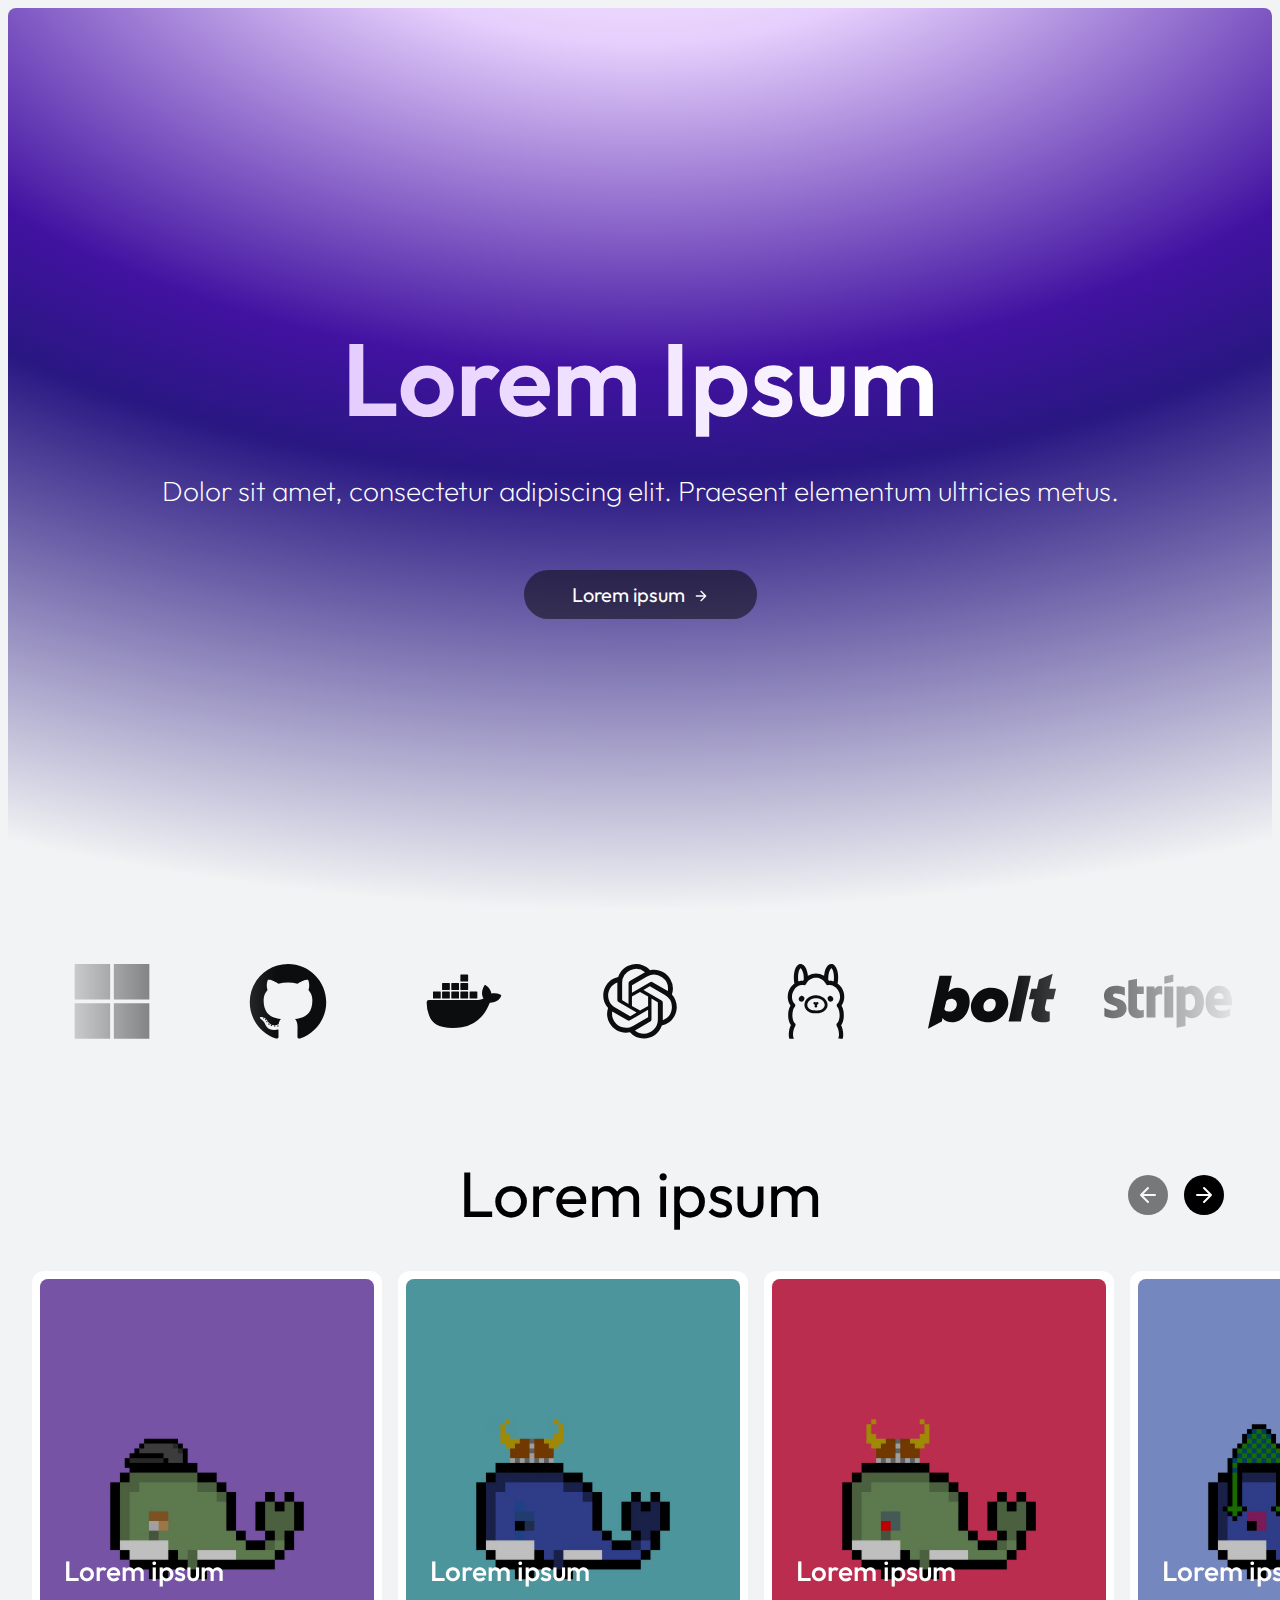
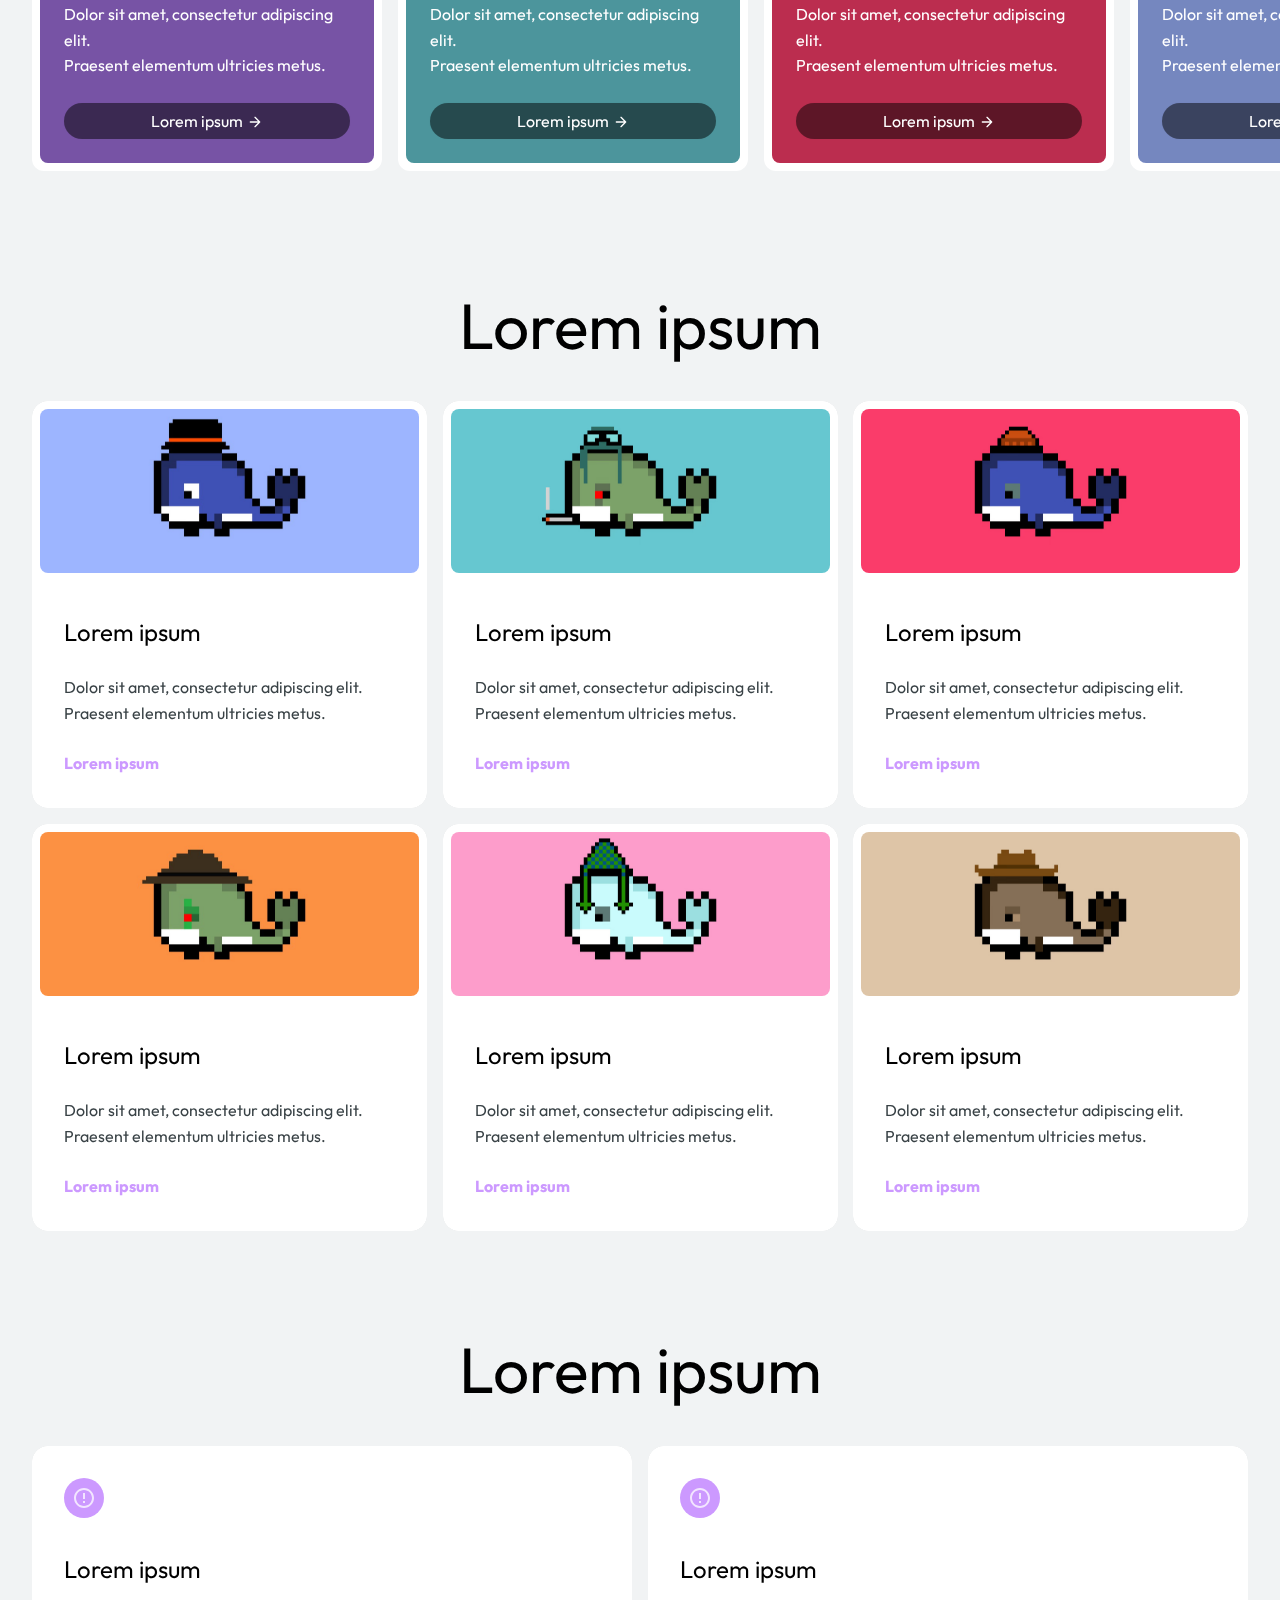
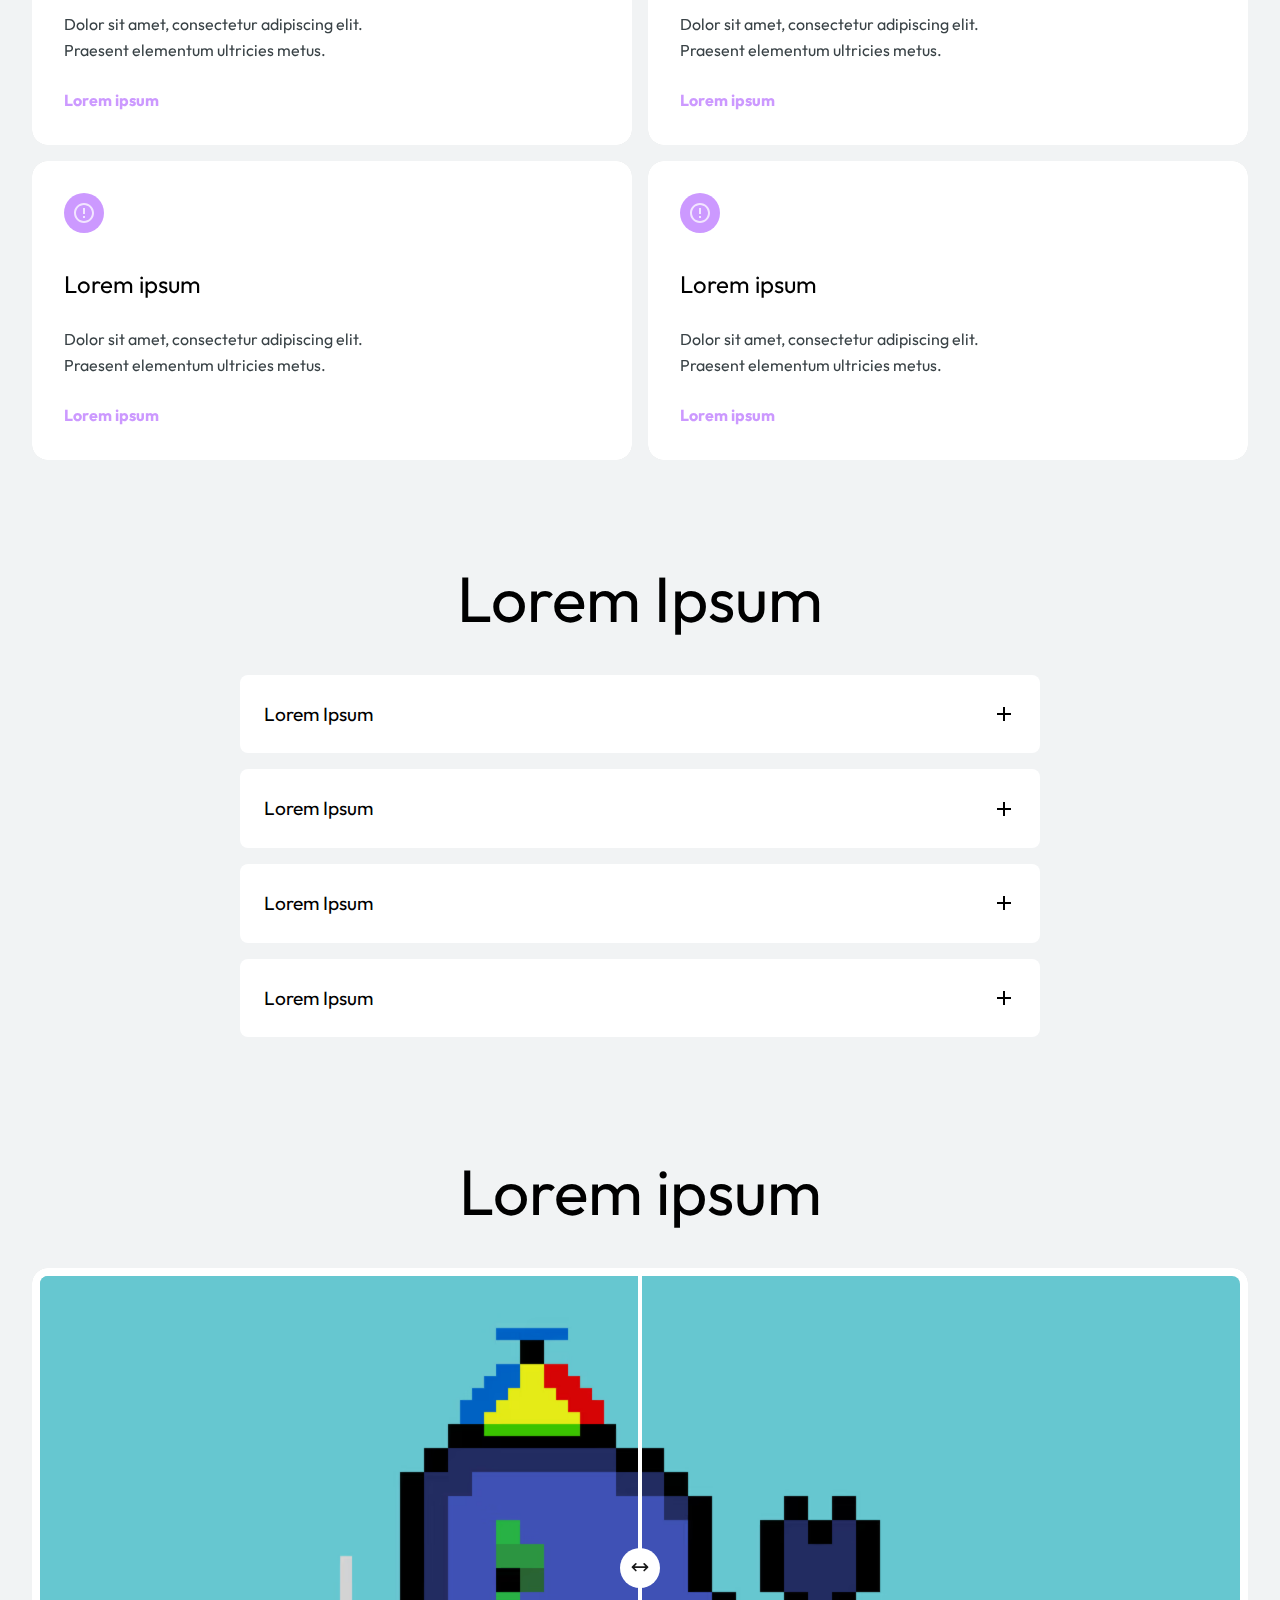
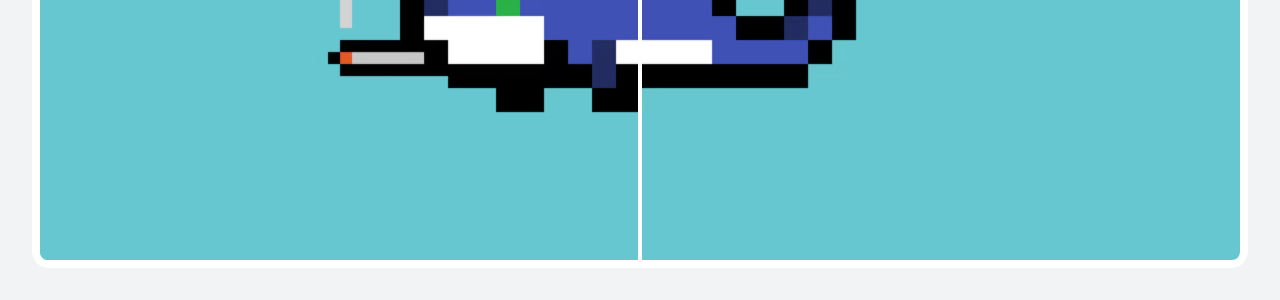
==== index.html @ d2003380 "FEATURE - Ajout du back-to-top button" ====
<!DOCTYPE html>
<html lang="fr">

<head>
    <meta charset="UTF-8">
    <meta name="viewport" content="width=device-width, initial-scale=1.0">
    <title>HTML, CSS, JS Template</title>
    <link rel="stylesheet" href="src/styles/global.css">
    <link rel="stylesheet" href="src/styles/components/modern-design/buttons.css">

    <link rel="stylesheet" href="src/styles/components/modern-design/auto-scroll/brand-logo/style.css">
    <link rel="stylesheet" href="src/styles/components/modern-design/back-to-top/style.css">
    <link rel="stylesheet" href="src/styles/components/modern-design/cards/half-image/style.css">
    <link rel="stylesheet" href="src/styles/components/modern-design/cards/logo/style.css">
    <link rel="stylesheet" href="src/styles/components/modern-design/carousel/full-image/style.css">
    <link rel="stylesheet" href="src/styles/components/modern-design/faq/style.css">
    <link rel="stylesheet" href="src/styles/components/modern-design/hero/style.css">
    <link rel="stylesheet" href="src/styles/components/modern-design/image-comparison-slider/style.css">
</head>

<body>
    <main>
        <hero-section></hero-section>
        <auto-scroll-brand-logo></auto-scroll-brand-logo>
        <carousel-full-image></carousel-full-image>
        <cards-half-image></cards-half-image>
        <cards-logo></cards-logo>
        <faq-section></faq-section>
        <image-comparison-slider></image-comparison-slider>
        <back-to-top></back-to-top>
    </main>
    </div>

    <script src="src/scripts/components/3d-cards.js"></script>
    <script src="src/scripts/components/back-to-top.js"></script>
    <script src="src/scripts/components/carousel.js"></script>
    <script src="src/scripts/components/faq.js"></script>
    <script src="src/scripts/components/image-comparison-slider.js"></script>

    <script src="src/scripts/generation/modern-design/auto-scroll/brand-logo/componentGeneration.js"></script>
    <script src="src/scripts/generation/modern-design/back-to-top/componentGeneration.js"></script>
    <script src="src/scripts/generation/modern-design/cards/3d-cards/half-image/componentGeneration.js"></script>
    <script src="src/scripts/generation/modern-design/cards/flat-cards/logo/componentGeneration.js"></script>
    <script src="src/scripts/generation/modern-design/carousel/full-image/componentGeneration.js"></script>
    <script src="src/scripts/generation/modern-design/faq/componentGeneration.js"></script>
    <script src="src/scripts/generation/modern-design/hero/componentGeneration.js"></script>
    <script src="src/scripts/generation/modern-design/image-comparison-slider/componentGeneration.js"></script>
</body>

</html>
---- src/styles/global.css ----
@import url("https://fonts.googleapis.com/css?family=Fira Code");

@font-face {
    font-family: "Outfit";
    src: url("../assets/fonts/Outfit/Outfit-VariableFont.ttf")
        format("truetype");
    font-style: normal;
}

:root {
    color-scheme: dark light;
    font-family: "Outfit", sans-serif;

    --clr-neutral-0: hsl(0, 0%, 0%);
    --clr-neutral-5: hsl(0, 0%, 5%);
    --clr-neutral-10: hsl(0, 0%, 10%);
    --clr-neutral-15: hsl(0, 0%, 15%);
    --clr-neutral-20: hsl(0, 0%, 20%);
    --clr-neutral-25: hsl(0, 0%, 25%);
    --clr-neutral-30: hsl(0, 0%, 30%);
    --clr-neutral-35: hsl(0, 0%, 35%);
    --clr-neutral-40: hsl(0, 0%, 40%);
    --clr-neutral-45: hsl(0, 0%, 45%);
    --clr-neutral-50: hsl(0, 0%, 50%);
    --clr-neutral-55: hsl(0, 0%, 55%);
    --clr-neutral-60: hsl(0, 0%, 60%);
    --clr-neutral-65: hsl(0, 0%, 65%);
    --clr-neutral-70: hsl(0, 0%, 70%);
    --clr-neutral-75: hsl(0, 0%, 75%);
    --clr-neutral-80: hsl(0, 0%, 80%);
    --clr-neutral-85: hsl(0, 0%, 85%);
    --clr-neutral-90: hsl(0, 0%, 90%);
    --clr-neutral-95: hsl(0, 0%, 95%);
    --clr-neutral-100: hsl(0, 0%, 100%);

    --clr-primary-0: hsl(200, 10%, 0%);
    --clr-primary-5: hsl(200, 10%, 5%);
    --clr-primary-10: hsl(200, 10%, 10%);
    --clr-primary-15: hsl(200, 10%, 15%);
    --clr-primary-17-5: hsl(200, 10%, 17.5%);
    --clr-primary-20: hsl(200, 10%, 20%);
    --clr-primary-22-5: hsl(200, 10%, 22.5%);
    --clr-primary-25: hsl(200, 10%, 25%);
    --clr-primary-30: hsl(200, 10%, 30%);
    --clr-primary-35: hsl(200, 10%, 35%);
    --clr-primary-40: hsl(200, 10%, 40%);
    --clr-primary-45: hsl(200, 10%, 45%);
    --clr-primary-50: hsl(200, 10%, 50%);
    --clr-primary-55: hsl(200, 10%, 55%);
    --clr-primary-60: hsl(200, 10%, 60%);
    --clr-primary-65: hsl(200, 10%, 65%);
    --clr-primary-70: hsl(200, 10%, 70%);
    --clr-primary-75: hsl(200, 10%, 75%);
    --clr-primary-80: hsl(200, 10%, 80%);
    --clr-primary-85: hsl(200, 10%, 85%);
    --clr-primary-90: hsl(200, 10%, 90%);
    --clr-primary-95: hsl(200, 10%, 95%);
    --clr-primary-100: hsl(200, 10%, 100%);

    --clr-accent-color: hsl(270, 100%, 80%);
    --clr-accent-color-pale: hsla(270, 100%, 100%, 0.75);

    --clr-background: var(--clr-primary-5);
    --clr-section: var(--clr-primary-10);
    --clr-section-border: var(--clr-primary-20);

    --clr-carousel-text: var(--clr-primary-100);

    --grid-1-column: repeat(1, 1fr);
    --grid-2-columns: repeat(2, 1fr);
    --grid-3-columns: repeat(3, 1fr);
    --grid-4-columns: repeat(4, 1fr);

    --grid-1-row: auto;
    --grid-2-rows: repeat(2, auto);
    --grid-3-rows: repeat(3, auto);
    --grid-4-rows: repeat(4, auto);

    --clr-button-background: hsla(200, 10%, 0%, 0.5);
    --clr-button-text: var(--clr-primary-100);

    --clr-card: var(--clr-primary-10);
    --clr-card-hover: var(--clr-primary-15);
    --clr-card-border: var(--clr-primary-20);
    --clr-card-underline: var(--clr-primary-20);
    --card-shadow: 0 0 24px var(--clr-primary-0);

    --clr-slider-line: var(--clr-primary-10);
    --clr-slider-handle: var(--clr-primary-10);

    --shadow-primary: 0 1px 4px 0 var(--clr-primary-15);

    --padding-8: 8px;
    --padding-16: 16px;
    --padding-24: 24px;
    --padding-32: 32px;

    --margin-4: 4px;
    --margin-8: 8px;
    --margin-16: 16px;
    --margin-24: 24px;
    --margin-32: 32px;

    --border-radius-8: 8px;
    --border-radius-12: 12px;
    --border-radius-16: 16px;
    --border-radius-24: 24px;
}

@media (prefers-color-scheme: light) {
    :root {
        --clr-neutral-0: hsl(0, 0%, 100%);
        --clr-neutral-5: hsl(0, 0%, 95%);
        --clr-neutral-10: hsl(0, 0%, 90%);
        --clr-neutral-15: hsl(0, 0%, 85%);
        --clr-neutral-20: hsl(0, 0%, 80%);
        --clr-neutral-25: hsl(0, 0%, 75%);
        --clr-neutral-30: hsl(0, 0%, 70%);
        --clr-neutral-35: hsl(0, 0%, 65%);
        --clr-neutral-40: hsl(0, 0%, 60%);
        --clr-neutral-45: hsl(0, 0%, 55%);
        --clr-neutral-50: hsl(0, 0%, 50%);
        --clr-neutral-55: hsl(0, 0%, 45%);
        --clr-neutral-60: hsl(0, 0%, 40%);
        --clr-neutral-65: hsl(0, 0%, 35%);
        --clr-neutral-70: hsl(0, 0%, 30%);
        --clr-neutral-75: hsl(0, 0%, 25%);
        --clr-neutral-80: hsl(0, 0%, 20%);
        --clr-neutral-85: hsl(0, 0%, 15%);
        --clr-neutral-90: hsl(0, 0%, 10%);
        --clr-neutral-95: hsl(0, 0%, 5%);
        --clr-neutral-100: hsl(0, 0%, 0%);

        --clr-primary-0: hsl(200, 10%, 100%);
        --clr-primary-5: hsl(200, 10%, 95%);
        --clr-primary-10: hsl(200, 10%, 90%);
        --clr-primary-15: hsl(200, 10%, 85%);
        --clr-primary-20: hsl(200, 10%, 80%);
        --clr-primary-25: hsl(200, 10%, 75%);
        --clr-primary-30: hsl(200, 10%, 70%);
        --clr-primary-35: hsl(200, 10%, 65%);
        --clr-primary-40: hsl(200, 10%, 60%);
        --clr-primary-45: hsl(200, 10%, 55%);
        --clr-primary-50: hsl(200, 10%, 50%);
        --clr-primary-55: hsl(200, 10%, 45%);
        --clr-primary-60: hsl(200, 10%, 40%);
        --clr-primary-65: hsl(200, 10%, 35%);
        --clr-primary-70: hsl(200, 10%, 30%);
        --clr-primary-75: hsl(200, 10%, 25%);
        --clr-primary-80: hsl(200, 10%, 20%);
        --clr-primary-85: hsl(200, 10%, 15%);
        --clr-primary-90: hsl(200, 10%, 10%);
        --clr-primary-95: hsl(200, 10%, 5%);
        --clr-primary-100: hsl(200, 10%, 0%);

        --clr-accent-color: hsl(270, 100%, 80%);

        --clr-background: var(--clr-primary-5);
        --clr-section: var(--clr-primary-0);
        --clr-section-border: var(--clr-primary-10);

        --clr-carousel-text: var(--clr-primary-0);
        --clr-button-text: var(--clr-primary-0);

        --clr-card: var(--clr-primary-0);
        --clr-card-hover: var(--clr-primary-5);
        --clr-card-border: var(--clr-primary-10);
        --card-shadow: 0 0 24px var(--clr-primary-5);

        --clr-slider-line: var(--clr-primary-0);
        --clr-slider-handle: var(--clr-primary-0);
    }
}

* {
    box-sizing: border-box;
}

body {
    background-color: var(--clr-background);
    color: var(--clr-neutral-90);
    font-family: "Outfit", sans-serif;
    line-height: 1.6;
    margin: 0;
    padding: 0;
    overflow-x: hidden;
}

section {
    padding: var(--padding-32);
}

.container {
    max-width: 1280px;
    margin-right: auto;
    margin-left: auto;
}
---- src/styles/components/modern-design/buttons.css ----
@import url("../../global.css");

button,
.cta-button {
    background-color: var(--clr-button-background);
    color: var(--clr-button-text);
    border-radius: 99px;
    text-decoration: none;
    transition: all 0.2s cubic-bezier(0.3, 0.7, 0.4, 1.5);
    position: relative;
    box-shadow: 0 0px 1px rgba(0, 0, 0, 0.1);
    display: inline-flex;
    align-items: center;
    border: none;
    cursor: pointer;
    font-family: inherit;
    width: fit-content;
    user-select: none;
    -webkit-user-select: none;
    -moz-user-select: none;
    -ms-user-select: none;
    -webkit-user-drag: none;
    -moz-window-dragging: no-drag;
}

.cta-button:hover {
    transform: scale(1.025);
    box-shadow: 0 0px 2px rgba(0, 0, 0, 0.1);
}

.cta-button a {
    color: inherit;
    text-decoration: none;
    display: inline-flex;
    align-items: center;
    justify-content: center;
    width: 100%;
    height: 100%;
    user-select: none;
    -webkit-user-select: none;
    -moz-user-select: none;
    -ms-user-select: none;
    -webkit-user-drag: none;
    pointer-events: none;
}

.cta-button .arrow-icon {
    display: inline-flex;
    align-items: center;
    justify-content: center;
    width: auto;
    overflow: visible;
}

.cta-button .arrow-icon svg {
    position: relative;
    top: 0;
    left: auto;
    transform: none;
    transition: transform 0.3s ease-out;
    width: 16px;
    height: 16px;
    color: var(--clr-button-text);
    opacity: 1;
}

.cta-button:hover .arrow-icon svg {
    transform: translateX(4px);
}
---- src/styles/components/modern-design/auto-scroll/brand-logo/style.css ----
@import url("../../../../global.css");

.auto-scroll-container {
    display: flex;
    overflow: hidden;
    user-select: none;
    gap: var(--padding-16);
    mask-image: linear-gradient(
        to right,
        hsl(0 0% 0% / 0),
        hsl(0 0% 0% / 1) 20%,
        hsl(0 0% 0% / 1) 80%,
        hsl(0 0% 0% / 0)
    );
}

.auto-scroll-track {
    flex-shrink: 0;
    display: flex;
    align-items: center;
    justify-content: space-around;
    gap: var(--padding-16);
    min-width: 100%;
    animation: scroll-infinite 30s linear infinite;
}

.auto-scroll-container:hover .auto-scroll-track {
    animation-play-state: paused;
}

@keyframes scroll-infinite {
    from {
        transform: translateX(0);
    }
    to {
        transform: translateX(calc(-100% - var(--padding-16)));
    }
}

.auto-scroll-container svg,
.auto-scroll-container svg * {
    display: block;
    width: clamp(9rem, 5vw + 7rem, 10rem);
    height: auto;
    max-width: 100%;
    object-fit: contain;
    aspect-ratio: 3 / 2;
    padding: 1rem;
    border-radius: 0.5rem;
    fill: var(--clr-primary-95);
}

@media (prefers-reduced-motion: reduce) {
    .auto-scroll-track {
        animation-play-state: paused;
    }
}
---- src/styles/components/modern-design/back-to-top/style.css ----
@import url("../../../global.css");

.back-to-top {
    z-index: 99;
    position: fixed;
    bottom: 35px;
    right: 35px;
    background: var(--clr-primary-100);
    width: 40px;
    height: 40px;
    display: flex;
    align-items: center;
    justify-content: center;
    border: none;
    text-decoration: none;
    border-radius: 99px;
    opacity: 0;
    -webkit-transition: all 0.3s linear;
    -moz-transition: all 0.3s ease;
    -ms-transition: all 0.3s ease;
    -o-transition: all 0.3s ease;
    transition: all 0.3s ease;
    cursor: pointer;
}

.back-to-top .chevron {
    fill: var(--clr-primary-0);
    width: 20px;
    height: 20px;
    margin-top: 3px;
    position: relative;
    -webkit-transition: all 0.3s ease;
    -moz-transition: all 0.3s ease;
    -ms-transition: all 0.3s ease;
    -o-transition: all 0.3s ease;
    transition: all 0.3s ease;
}

.back-to-top:hover {
    opacity: 1;
    background: var(--clr-primary-90);
}

.back-to-top.nav-up {
    opacity: 1;
}

.back-to-top.nav-down {
    opacity: 0;
}

.chevron {
    fill: var(--clr-primary-0);
}
---- src/styles/components/modern-design/cards/half-image/style.css ----
@import url("../../../../global.css");
@import url("../common.css");

.card img {
    width: 100%;
    height: clamp(20vh, 15vh, 30vh);
    padding: 0.5rem;
    border-radius: var(--border-radius-16);
    object-fit: cover;
}
---- src/styles/components/modern-design/cards/logo/style.css ----
@import url("../../../../global.css");
@import url("../common.css");

.card-logo {
    padding: var(--padding-32) var(--padding-32) 0 var(--padding-32);
    display: flex;
    align-items: center;
}

.card-logo .logo-circle {
    width: 40px;
    height: 40px;
    background-color: var(--clr-accent-color);
    border-radius: 50%;
    display: flex;
    align-items: center;
    justify-content: center;
}

.card-logo .logo-circle svg {
    width: 24px;
    height: 24px;
    fill: var(--clr-accent-color-pale);
}

@media (max-width: 768px) {
    .card-logo {
        padding: var(--padding-24) var(--padding-24) 0 var(--padding-24);
    }
}
---- src/styles/components/modern-design/carousel/full-image/style.css ----
@import url("../../../../global.css");
@import url("../../buttons.css");

.carousel-section {
    overflow: hidden;
}

.carousel-header {
    display: flex;
    justify-content: flex-end;
    align-items: center;
    height: 6.5rem;
    margin: var(--margin-24);
    position: relative;
    white-space: nowrap;
}

.carousel-header h2 {
    color: var(--clr-primary-100);
    font-size: clamp(3rem, 5vw, 4rem);
    font-weight: normal;
    margin: 0;
    position: absolute;
    left: 50%;
    transform: translateX(-50%);
}

.carousel-controls {
    display: flex;
    gap: 16px;
}

.carousel-controls button {
    background: var(--clr-primary-100);
    border: none;
    border-radius: 50%;
    width: 40px;
    height: 40px;
    color: var(--clr-neutral-0);
    cursor: pointer;
    display: flex;
    align-items: center;
    justify-content: center;
    transition: background 0.3s ease;
}

.carousel-controls button:hover {
    background: var(--clr-primary-90);
}

.carousel-controls button:disabled {
    cursor: not-allowed;
    background: var(--clr-primary-100);
    opacity: 0.5;
}

.carousel-prev svg {
    transform: rotate(180deg);
}

.carousel-controls button .arrow-icon {
    display: flex;
    align-items: center;
    justify-content: center;
}

.carousel-container {
    display: flex;
    transition: transform 0.3s ease-out;
    touch-action: pan-y;
    width: auto;
    position: relative;
    overflow: visible;
    margin: 0 auto;
    cursor: grab;
}

.carousel-track {
    display: flex;
    gap: var(--padding-16);
    padding-bottom: var(--padding-16);
    user-select: none;
    overflow: visible;
    touch-action: none;
}

.carousel-card {
    flex: 0 0 auto;
    width: 350px;
    height: 500px;
    position: relative;
    border-radius: var(--border-radius-12);
    overflow: hidden;
    background-color: var(--clr-card);
    transition: transform 0.15s ease-out;
    user-select: none;
    z-index: 1;
    transform: translateZ(0);
    will-change: transform;
    backface-visibility: hidden;
}

.carousel-card:active {
    cursor: grabbing;
}

.carousel-card:hover {
    transform: none;
}

.carousel-card img {
    width: 100%;
    height: 100%;
    padding: 0.5rem;
    border-radius: var(--border-radius-16);
    object-fit: cover;
    transition: transform 0.3s ease;
}

.carousel-card:hover img {
    transform: scale(1.05);
    transition: transform 0.3s ease;
}

.carousel-card .overlay-transparent {
    position: absolute;
    inset: 0;
    border-radius: var(--border-radius-8);
    background: transparent;
    z-index: 1;
}

.carousel-card .overlay-dark {
    position: absolute;
    inset: 0.5rem;
    border-radius: var(--border-radius-8);
    background: rgba(0, 0, 0, 0.25);
    z-index: 1;
}

.carousel-card .card-content {
    position: absolute;
    left: 0;
    right: 0;
    bottom: 0;
    color: var(--clr-carousel-text);
    padding: var(--padding-32);
    display: flex;
    flex-direction: column;
    justify-content: flex-start;
    text-align: left;
    z-index: 2;
    gap: 8px;
    user-select: none;
}

.carousel-card .card-content h3 {
    margin: 0;
    font-size: clamp(1.25rem, 5vw, 1.75rem);
    font-weight: 500;
}

.carousel-card .card-content p {
    margin: 0;
    font-size: 1rem;
    margin-bottom: 16px;
}

.carousel-card .card-content .buttons-container {
    display: flex;
    flex-direction: column;
    gap: 16px;
    width: 100%;
}

.carousel-card .card-content .buttons-container button {
    width: 100%;
    height: auto;
}

.carousel-card .card-content .buttons-container:only-child {
    justify-content: stretch;
}

.carousel-card .card-content .buttons-container button:only-child {
    flex-grow: 0;
    width: 100%;
    margin: 0;
}

.buttons-container .cta-button {
    padding: 0.5rem 1rem;
    font-size: 1rem;
}

.card-content .cta-button p {
    margin-bottom: 0;
}

.buttons-container .cta-button .arrow-icon {
    margin-top: 1px;
    margin-left: 4px;
}

@media (max-width: 1024px) {
    .carousel-card img {
        transition: none;
    }

    .carousel-card:hover img {
        transform: none;
        transition: none;
    }
}

@media (max-width: 768px) {
    .carousel-section {
        overflow: hidden;
    }

    .carousel-card {
        width: 320px;
        height: 440px;
    }

    .carousel-controls {
        display: none;
    }

    .carousel-card .card-content {
        padding: var(--padding-24);
    }
}

@media (max-width: 345px) {
    .carousel-section {
        overflow: hidden;
    }

    .carousel-card {
        width: 250px;
        height: 350px;
    }

    .carousel-controls {
        display: none;
    }
}
---- src/styles/components/modern-design/faq/style.css ----
@import url("../../../global.css");

.faq-container {
    max-width: 800px;
    margin: auto;
}

.faq-item {
    background-color: var(--clr-card);
    border-radius: var(--border-radius-8);
    padding: var(--padding-24);
    margin-bottom: var(--margin-16);
}

.faq-question {
    display: flex;
    justify-content: space-between;
    align-items: center;
    cursor: pointer;
}

.faq-question h3 {
    color: var(--clr-primary-100);
    margin: 0;
    font-size: 1.2em;
    font-weight: normal;
}

.faq-answer {
    max-height: 0;
    overflow: hidden;
    transition: max-height 0.3s ease-in-out, opacity 0.3s ease-in-out;
    opacity: 0;
}

.faq-answer.open {
    opacity: 1;
}

.faq-answer p {
    margin: var(--margin-16) 0 var(--margin-4) 0;
    font-size: 1em;
    color: var(--clr-primary-75);
}

.faq-icon {
    width: 24px;
    height: 24px;
    fill: var(--clr-primary-100);
    transition: transform 0.3s ease, fill 0.3s ease;
}

.faq-icon.rotate-open {
    transform: rotate(180deg);
}

.faq-icon.rotate-close {
    transform: rotate(0deg);
}

@keyframes rotate-open {
    0% {
        transform: rotate(0deg);
    }
    100% {
        transform: rotate(180deg);
    }
}

@keyframes rotate-close {
    0% {
        transform: rotate(180deg);
    }
    100% {
        transform: rotate(0deg);
    }
}

@media (max-width: 768px) {
    .faq-item {
        padding: var(--padding-16) var(--padding-24);
    }
}
---- src/styles/components/modern-design/hero/style.css ----
@import url("../../../global.css");
@import url("../buttons.css");

.hero {
    display: flex;
    justify-content: center;
    align-items: center;
    height: 100vh;
    position: relative;
    overflow: hidden;
    margin: 0.5rem;
    border-radius: 8px;
}

.hero::before {
    content: "";
    position: absolute;
    top: -20%;
    left: -150%;
    right: -150%;
    bottom: -50%;
    background: radial-gradient(
        ellipse at top,
        hsl(280, 100%, 100%) 0%,
        hsl(270, 90%, 90%) 10%,
        hsl(260, 80%, 35%) 25%,
        hsl(250, 70%, 30%) 30%,
        var(--clr-primary-5) 50%
    );
    z-index: 0;
}

.hero-content {
    position: relative;
    z-index: 2;
    max-width: 1280px;
    color: white;
    text-align: center;
    display: flex;
    flex-direction: column;
    align-items: center;
    justify-content: center;
    gap: 8px;
}

h1 {
    font-family: inherit;
    font-size: clamp(3rem, 8vw, 7.5rem);
    font-weight: 600;
    margin: 0;
    background: linear-gradient(
        90deg,
        hsl(270, 100%, 90%),
        hsl(270, 100%, 100%)
    );
    background-clip: text;
    -webkit-background-clip: text;
    -webkit-text-fill-color: transparent;
    text-align: center;
}

.hero-content p {
    font-size: clamp(1.2rem, 3vw, 1.75rem);
    font-weight: 200;
    margin: 0 0 3rem;
}

.cta-container {
    display: flex;
    gap: 32px;
    justify-content: center;
    flex-wrap: wrap;
}

.cta-container .cta-button {
    padding: 0.75rem 3rem;
    font-size: 1.25rem;
}

.cta-container .cta-button p {
    margin: 0;
    font-size: 1.25rem;
    font-weight: normal;
}

.cta-button .arrow-icon {
    margin-top: 3px;
    margin-left: 8px;
}

@media (max-width: 768px) {
    .hero::before {
        left: -300%;
        right: -300%;
    }
}
---- src/styles/components/modern-design/image-comparison-slider/style.css ----
@import url("../../../global.css");

.image-comparison {
    position: relative;
    width: 100%;
    height: 600px;
    overflow: hidden;
    touch-action: none;
}

.image-comparison > img,
.image-overlay img {
    position: absolute;
    width: 100%;
    height: 100%;
    object-fit: cover;
    object-position: center;
    user-select: none;
}

.image-overlay {
    position: absolute;
    width: 100%;
    height: 100%;
    overflow: hidden;
    clip-path: polygon(
        0 0,
        var(--value, 50%) 0,
        var(--value, 50%) 100%,
        0 100%
    );
    user-select: none;
}

.slider-container {
    position: absolute;
    width: 100%;
    height: 100%;
    touch-action: none;
}

input[type="range"] {
    position: absolute;
    -webkit-appearance: none;
    -moz-appearance: none;
    appearance: none;
    width: 100%;
    height: 100%;
    padding: 0 40px;
    background: transparent;
    outline: none;
    margin: 0;
    cursor: ew-resize;
    touch-action: none;
    -webkit-tap-highlight-color: transparent;
    border: none;
}

input[type="range"]::-webkit-slider-runnable-track {
    -webkit-appearance: none;
    appearance: none;
    width: 100%;
    height: 100%;
    background: transparent;
}

input[type="range"]::-moz-range-track {
    width: 100%;
    height: 100%;
    background: transparent;
    border: none;
}

input[type="range"]::-webkit-slider-thumb {
    -webkit-appearance: none;
    appearance: none;
    width: 3px;
    height: 100%;
    background: transparent;
    cursor: ew-resize;
    border-radius: 0;
    border: none;
}

input[type="range"]::-moz-range-thumb {
    width: 3px;
    height: 100%;
    background: transparent;
    cursor: ew-resize;
    border-radius: 0;
    border: none;
}

.slider-line {
    position: absolute;
    inset: 0 auto;
    width: 4px;
    background: var(--clr-slider-line);
    left: var(--value, 50%);
    pointer-events: none;
    transform: translateX(-50%);
}

.slider-handle {
    position: absolute;
    width: 40px;
    height: 40px;
    background: var(--clr-slider-handle);
    border-radius: 50%;
    top: 50%;
    left: 50%;
    pointer-events: none;
    transform: translate(-50%, -50%);
    display: flex;
    align-items: center;
    justify-content: center;
    transition: transform 0.2s cubic-bezier(0.215, 0.61, 0.355, 1);
}

.slider-handle svg {
    width: 20px;
    height: 20px;
}

@media (hover: hover) {
    input[type="range"]:hover + .slider-line .slider-handle {
        transform: translate(-50%, -50%) scale(1.1);
    }

    input[type="range"]:active + .slider-line .slider-handle {
        transform: translate(-50%, -50%) scale(0.95);
    }
}

@media (pointer: coarse) {
    input[type="range"]::-webkit-slider-thumb {
        opacity: 0;
    }

    input[type="range"]::-moz-range-thumb {
        opacity: 0;
    }
}

@media (max-width: 768px) {
    .image-comparison {
        height: 400px;
    }
}

@media (max-width: 480px) {
    .image-comparison {
        height: 300px;
    }
}
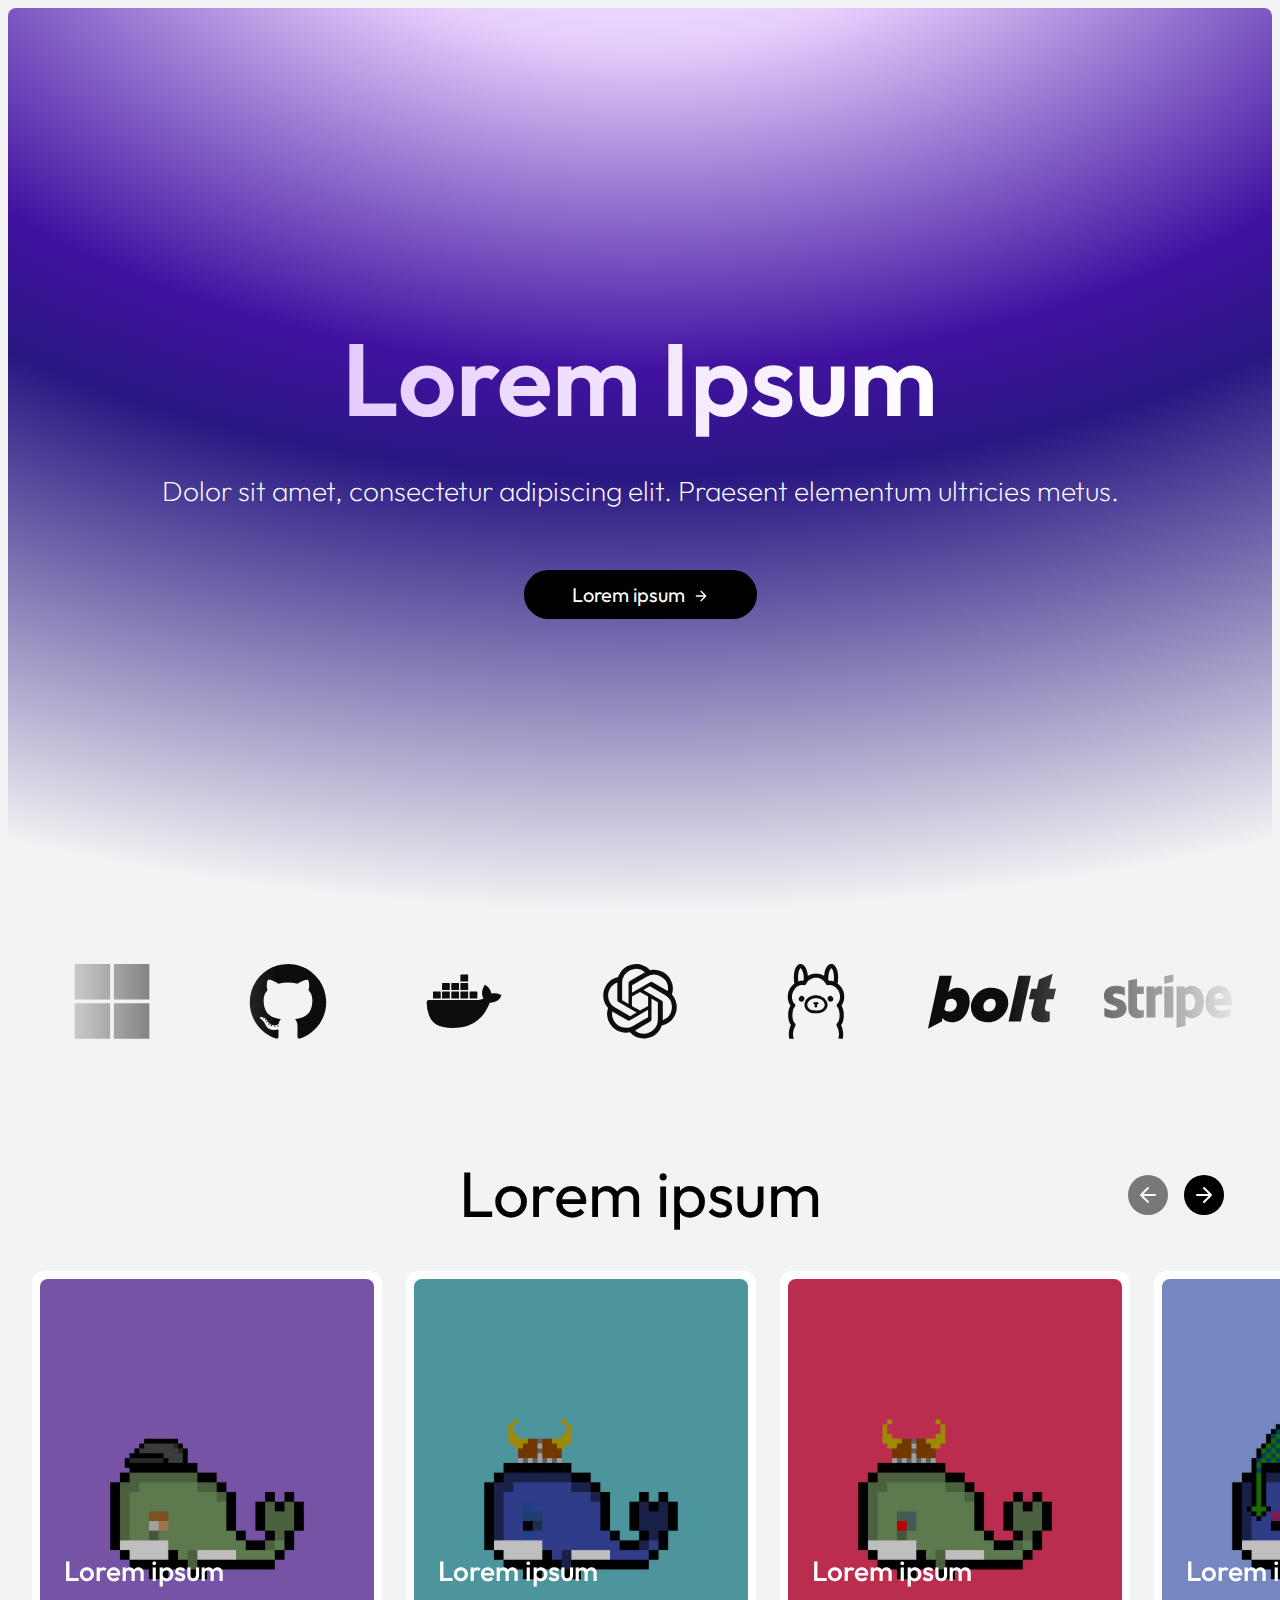
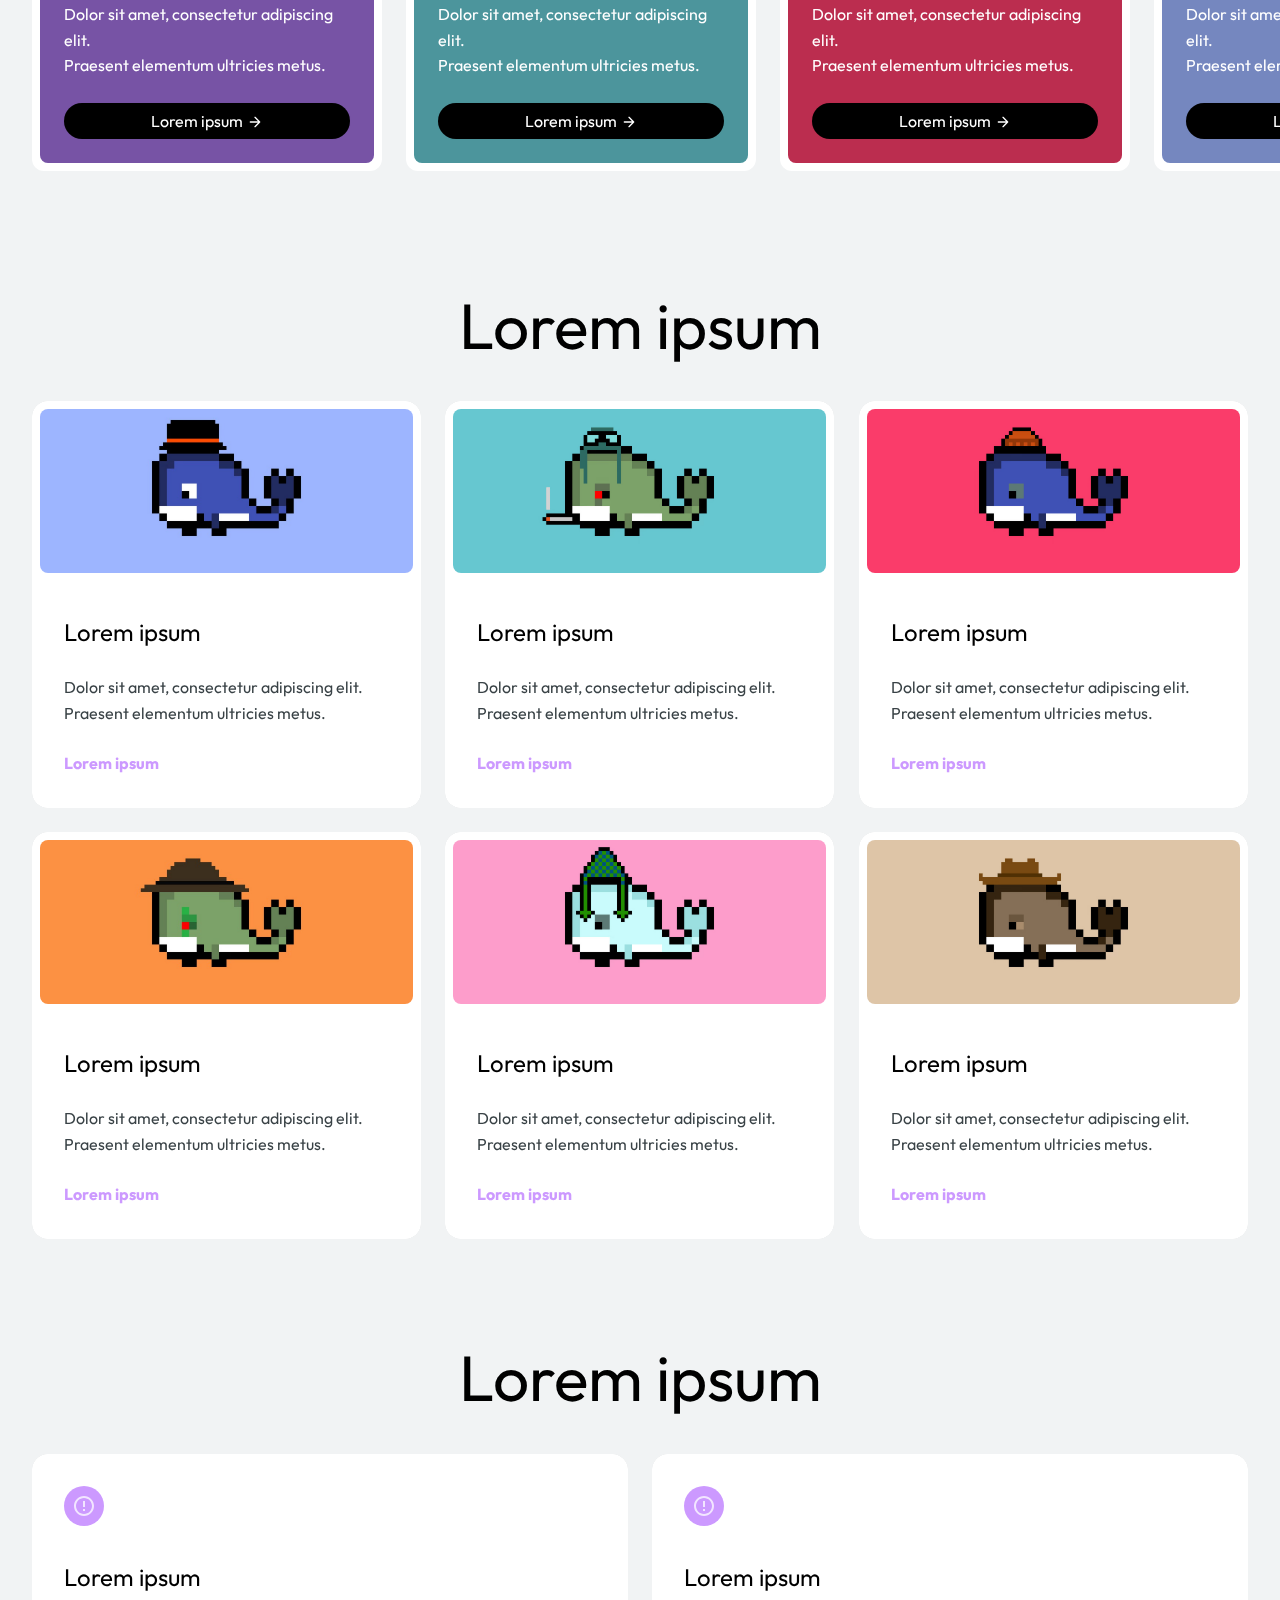
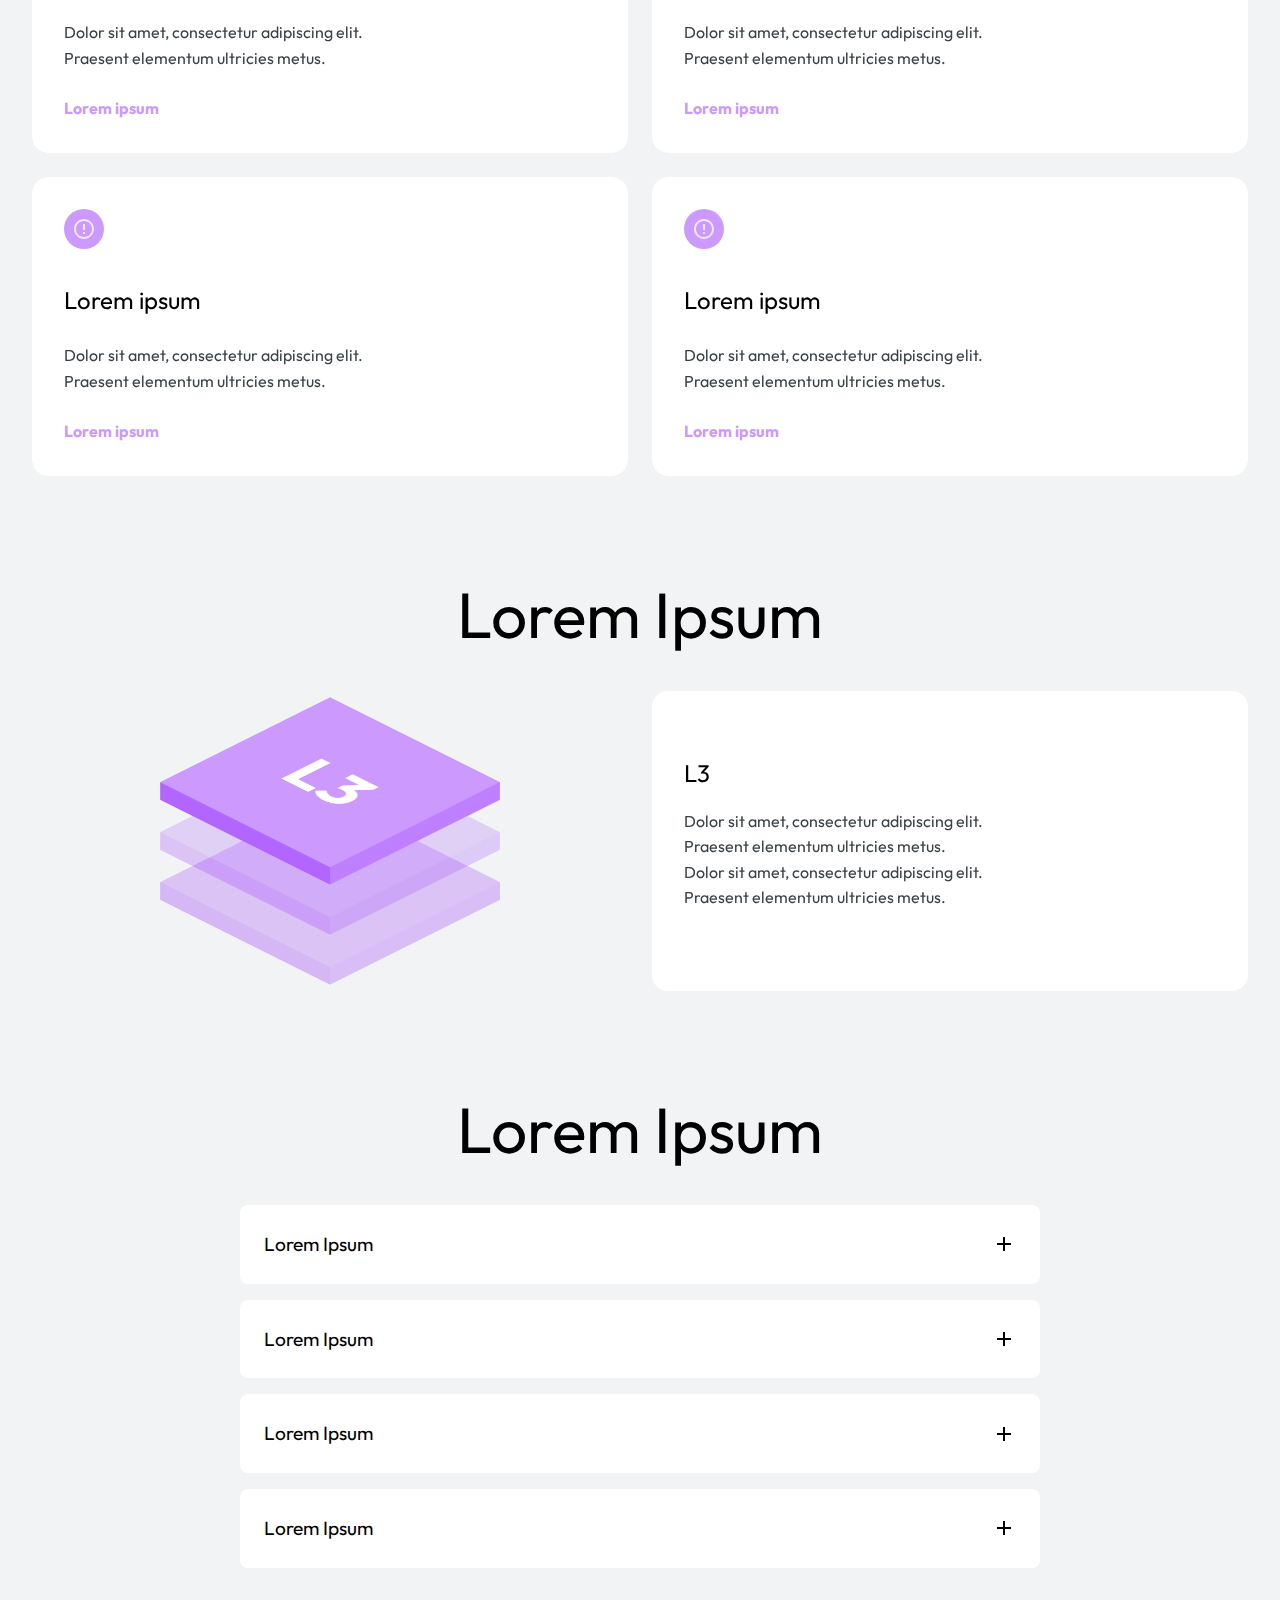
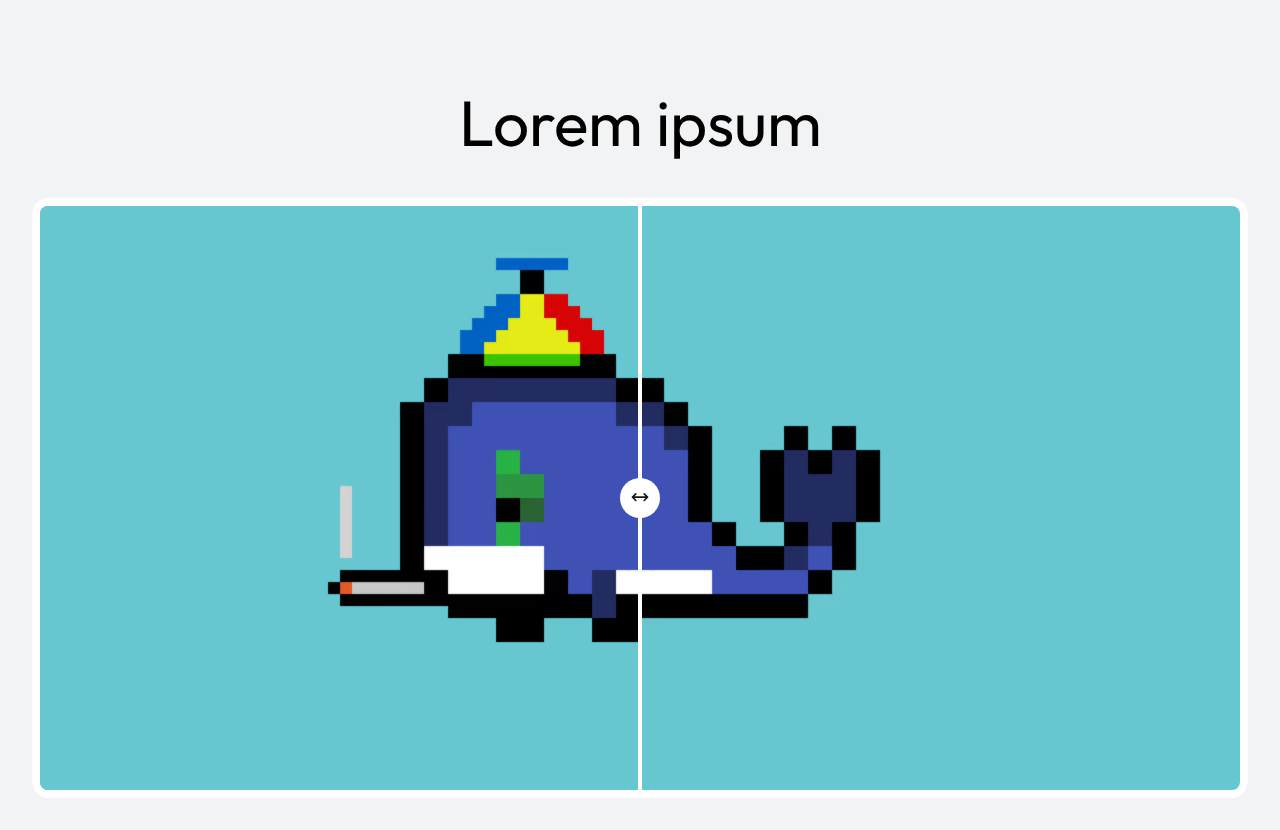
==== commit 9ee4352e: "FEATURE - Ajout de blockchain layers sans gestion du responsive à 100%" ====
--- a/index.html
+++ b/index.html
@@ -10,6 +10,7 @@
 
     <link rel="stylesheet" href="src/styles/components/modern-design/auto-scroll/brand-logo/style.css">
     <link rel="stylesheet" href="src/styles/components/modern-design/back-to-top/style.css">
+    <link rel="stylesheet" href="src/styles/components/modern-design/blockchain-layers/style.css">
     <link rel="stylesheet" href="src/styles/components/modern-design/cards/half-image/style.css">
     <link rel="stylesheet" href="src/styles/components/modern-design/cards/logo/style.css">
     <link rel="stylesheet" href="src/styles/components/modern-design/carousel/full-image/style.css">
@@ -25,6 +26,7 @@
         <carousel-full-image></carousel-full-image>
         <cards-half-image></cards-half-image>
         <cards-logo></cards-logo>
+        <blockchain-layers></blockchain-layers>
         <faq-section></faq-section>
         <image-comparison-slider></image-comparison-slider>
         <back-to-top></back-to-top>
@@ -33,12 +35,14 @@
 
     <script src="src/scripts/components/3d-cards.js"></script>
     <script src="src/scripts/components/back-to-top.js"></script>
+    <script src="src/scripts/components/blockchain-layers.js"></script>
     <script src="src/scripts/components/carousel.js"></script>
     <script src="src/scripts/components/faq.js"></script>
     <script src="src/scripts/components/image-comparison-slider.js"></script>
 
     <script src="src/scripts/generation/modern-design/auto-scroll/brand-logo/componentGeneration.js"></script>
     <script src="src/scripts/generation/modern-design/back-to-top/componentGeneration.js"></script>
+    <script src="src/scripts/generation/modern-design/blockchain-layers/componentGeneration.js"></script>
     <script src="src/scripts/generation/modern-design/cards/3d-cards/half-image/componentGeneration.js"></script>
     <script src="src/scripts/generation/modern-design/cards/flat-cards/logo/componentGeneration.js"></script>
     <script src="src/scripts/generation/modern-design/carousel/full-image/componentGeneration.js"></script>
--- a/src/styles/components/modern-design/buttons.css
+++ b/src/styles/components/modern-design/buttons.css
@@ -2,8 +2,8 @@
 
 button,
 .cta-button {
-    background-color: var(--clr-button-background);
-    color: var(--clr-button-text);
+    background-color: var(--clr-primary-100);
+    color: var(--clr-primary-0);
     border-radius: 99px;
     text-decoration: none;
     transition: all 0.2s cubic-bezier(0.3, 0.7, 0.4, 1.5);
@@ -60,7 +60,7 @@
     transition: transform 0.3s ease-out;
     width: 16px;
     height: 16px;
-    color: var(--clr-button-text);
+    color: var(--clr-neutral-0);
     opacity: 1;
 }
 
--- a/src/styles/components/modern-design/back-to-top/style.css
+++ b/src/styles/components/modern-design/back-to-top/style.css
@@ -3,11 +3,11 @@
 .back-to-top {
     z-index: 99;
     position: fixed;
-    bottom: 35px;
-    right: 35px;
+    bottom: 32px;
+    right: 32px;
     background: var(--clr-primary-100);
-    width: 40px;
-    height: 40px;
+    width: 50px;
+    height: 50px;
     display: flex;
     align-items: center;
     justify-content: center;
@@ -27,7 +27,7 @@
     fill: var(--clr-primary-0);
     width: 20px;
     height: 20px;
-    margin-top: 3px;
+    margin-top: 1px;
     position: relative;
     -webkit-transition: all 0.3s ease;
     -moz-transition: all 0.3s ease;
--- a/src/styles/components/modern-design/blockchain-layers/style.css
+++ b/src/styles/components/modern-design/blockchain-layers/style.css
@@ -0,0 +1,266 @@
+@import url("../../../global.css");
+
+:root {
+    --layer-height: 20px;
+    --layer-spacing: 50px;
+
+    --layer3-front-color: hsl(270, 100%, 75%);
+    --layer3-left-color: hsl(270, 100%, 70%);
+    --layer3-right-color: hsl(270, 100%, 75%);
+    --layer3-other-color: hsl(270, 100%, 80%);
+
+    --layer2-front-color: hsl(270, 100%, 65%);
+    --layer2-left-color: hsl(270, 100%, 60%);
+    --layer2-right-color: hsl(270, 100%, 65%);
+    --layer2-other-color: hsl(270, 100%, 70%);
+
+    --layer1-front-color: hsl(270, 100%, 55%);
+    --layer1-left-color: hsl(270, 100%, 50%);
+    --layer1-right-color: hsl(270, 100%, 55%);
+    --layer1-other-color: hsl(270, 100%, 60%);
+}
+
+.blockchain-view {
+    display: grid;
+    grid-template-columns: 1fr 1fr;
+    gap: var(--padding-24);
+    width: 100%;
+    height: 300px;
+    margin: 0 auto;
+}
+
+.cube-stack-container {
+    display: flex;
+    justify-content: center;
+    align-items: center;
+    width: 100%;
+    height: 100%;
+    background-color: var(--clr-card);
+    border-radius: var(--border-radius-16);
+    backdrop-filter: blur(10px);
+    padding: var(--padding-32);
+}
+
+.cube-stack {
+    position: relative;
+    height: 300px;
+    perspective: 1200px;
+    transform-style: preserve-3d;
+    z-index: 1;
+    margin: auto;
+    display: flex;
+    flex-direction: column;
+    justify-content: center;
+}
+
+.cube-layer {
+    position: absolute;
+    width: 240px;
+    height: var(--layer-height);
+    left: 50%;
+    transform: translateX(-50%);
+    transform-style: preserve-3d;
+    transition: opacity 0.3s ease;
+    will-change: opacity, transform;
+    pointer-events: auto;
+}
+
+.cube-layer[data-layer="3"] {
+    top: calc(50% - var(--layer-spacing) - var(--layer-height));
+}
+
+.cube-layer[data-layer="2"] {
+    top: calc(50% - var(--layer-height) / 2);
+}
+
+.cube-layer[data-layer="1"] {
+    top: calc(50% + var(--layer-spacing));
+}
+
+.cube {
+    width: 100%;
+    height: 100%;
+    position: relative;
+    transform-style: preserve-3d;
+    transition: transform 0.25s cubic-bezier(0.25, 0.1, 0.25, 1);
+    transform: rotateX(-30deg) rotateY(45deg);
+    will-change: transform;
+}
+
+.face {
+    position: absolute;
+    width: 100%;
+    height: 100%;
+    backface-visibility: visible;
+    transform-style: preserve-3d;
+    display: flex;
+    justify-content: center;
+    align-items: center;
+}
+
+.front {
+    transform: translateZ(120px);
+}
+.back {
+    transform: rotateY(180deg) translateZ(120px);
+}
+.right {
+    transform: rotateY(90deg) translateZ(120px);
+}
+.left {
+    transform: rotateY(-90deg) translateZ(120px);
+}
+.top {
+    transform: rotateX(90deg) translateZ(120px);
+    height: 240px;
+}
+.bottom {
+    transform: rotateX(-90deg) translateZ(-100px);
+    height: 240px;
+}
+
+.layer-text {
+    position: relative;
+    width: 100%;
+    height: 100%;
+    display: flex;
+    justify-content: center;
+    align-items: center;
+    font-size: 5rem;
+    font-weight: bold;
+    color: white;
+    transform: rotate(90deg);
+    pointer-events: none;
+    text-align: center;
+}
+
+.cube-layer[data-layer="3"] .front {
+    background-color: var(--layer3-front-color);
+}
+.cube-layer[data-layer="3"] .left {
+    background-color: var(--layer3-left-color);
+}
+.cube-layer[data-layer="3"] .right {
+    background-color: var(--layer3-right-color);
+}
+.cube-layer[data-layer="3"] .back,
+.cube-layer[data-layer="3"] .top,
+.cube-layer[data-layer="3"] .bottom {
+    background-color: var(--layer3-other-color);
+}
+
+.cube-layer[data-layer="2"] .front {
+    background-color: var(--layer2-front-color);
+}
+.cube-layer[data-layer="2"] .left {
+    background-color: var(--layer2-left-color);
+}
+.cube-layer[data-layer="2"] .right {
+    background-color: var(--layer2-right-color);
+}
+.cube-layer[data-layer="2"] .back,
+.cube-layer[data-layer="2"] .top,
+.cube-layer[data-layer="2"] .bottom {
+    background-color: var(--layer2-other-color);
+}
+
+.cube-layer[data-layer="1"] .front {
+    background-color: var(--layer1-front-color);
+}
+.cube-layer[data-layer="1"] .left {
+    background-color: var(--layer1-left-color);
+}
+.cube-layer[data-layer="1"] .right {
+    background-color: var(--layer1-right-color);
+}
+.cube-layer[data-layer="1"] .back,
+.cube-layer[data-layer="1"] .top,
+.cube-layer[data-layer="1"] .bottom {
+    background-color: var(--layer1-other-color);
+}
+
+.cube-layer .top .layer-text {
+    color: white;
+}
+
+.explanation-section {
+    width: 100%;
+    height: 100%;
+    background-color: var(--clr-card);
+    border-radius: var(--border-radius-16);
+    padding: var(--padding-32);
+    position: relative;
+    backdrop-filter: blur(10px);
+    border: none;
+    overflow: hidden;
+    display: flex;
+    flex-direction: column;
+    justify-content: center;
+}
+
+.layer-info {
+    position: absolute;
+    top: 0;
+    left: 0;
+    width: 100%;
+    height: 100%;
+    padding: var(--padding-32);
+    opacity: 0;
+    visibility: hidden;
+    transition: opacity 0.3s ease, visibility 0.3s ease;
+    display: flex;
+    flex-direction: column;
+    justify-content: center;
+}
+
+.layer-info h2 {
+    color: var(--clr-primary-100);
+    font-size: 1.5rem;
+    text-align: left;
+    margin: 0;
+}
+
+.layer-info p {
+    color: var(--clr-primary-75);
+    font-size: 1rem;
+}
+
+.instructions {
+    position: absolute;
+    top: 50%;
+    left: 0;
+    width: 100%;
+    padding: 20px;
+    text-align: center;
+    transform: translateY(-50%);
+    opacity: 1;
+    transition: opacity 0.3s ease;
+}
+
+@media (max-width: 800px) {
+    .cube-stack {
+        transform: scale(0.85);
+        transform-origin: center center;
+    }
+}
+
+@media (max-width: 680px) {
+    .cube-stack {
+        transform: scale(0.75);
+        transform-origin: center center;
+    }
+}
+
+@media (max-width: 540px) {
+    .blockchain-view {
+        grid-template-columns: 1fr;
+        grid-template-rows: auto auto;
+    }
+
+    .layer-info h2 {
+        font-size: 1.5rem;
+    }
+    .layer-info p {
+        font-size: 1rem;
+    }
+}
--- a/src/styles/components/modern-design/cards/logo/style.css
+++ b/src/styles/components/modern-design/cards/logo/style.css
@@ -5,6 +5,10 @@
     padding: var(--padding-32) var(--padding-32) 0 var(--padding-32);
     display: flex;
     align-items: center;
+}
+
+.card:hover {
+    transform: scale(1.005);
 }
 
 .card-logo .logo-circle {
--- a/src/styles/components/modern-design/carousel/full-image/style.css
+++ b/src/styles/components/modern-design/carousel/full-image/style.css
@@ -77,7 +77,7 @@
 
 .carousel-track {
     display: flex;
-    gap: var(--padding-16);
+    gap: var(--padding-24);
     padding-bottom: var(--padding-16);
     user-select: none;
     overflow: visible;
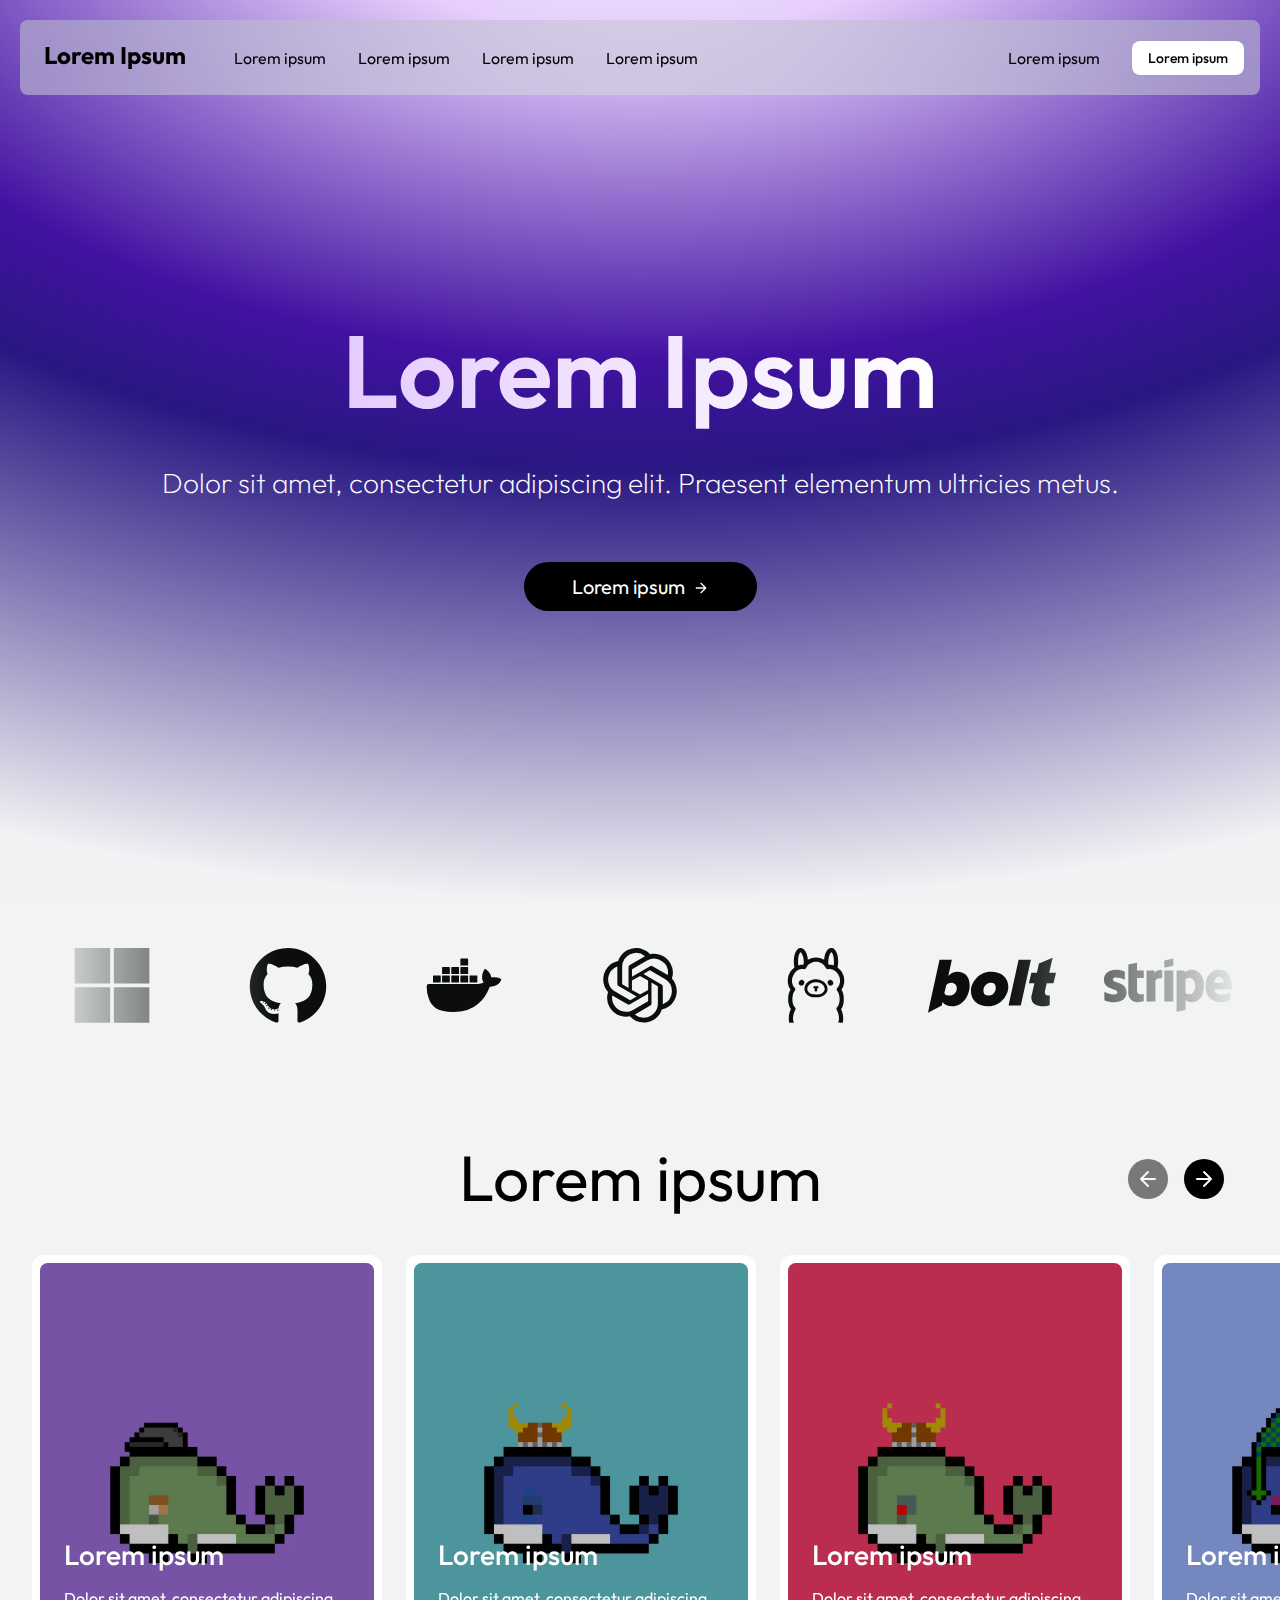
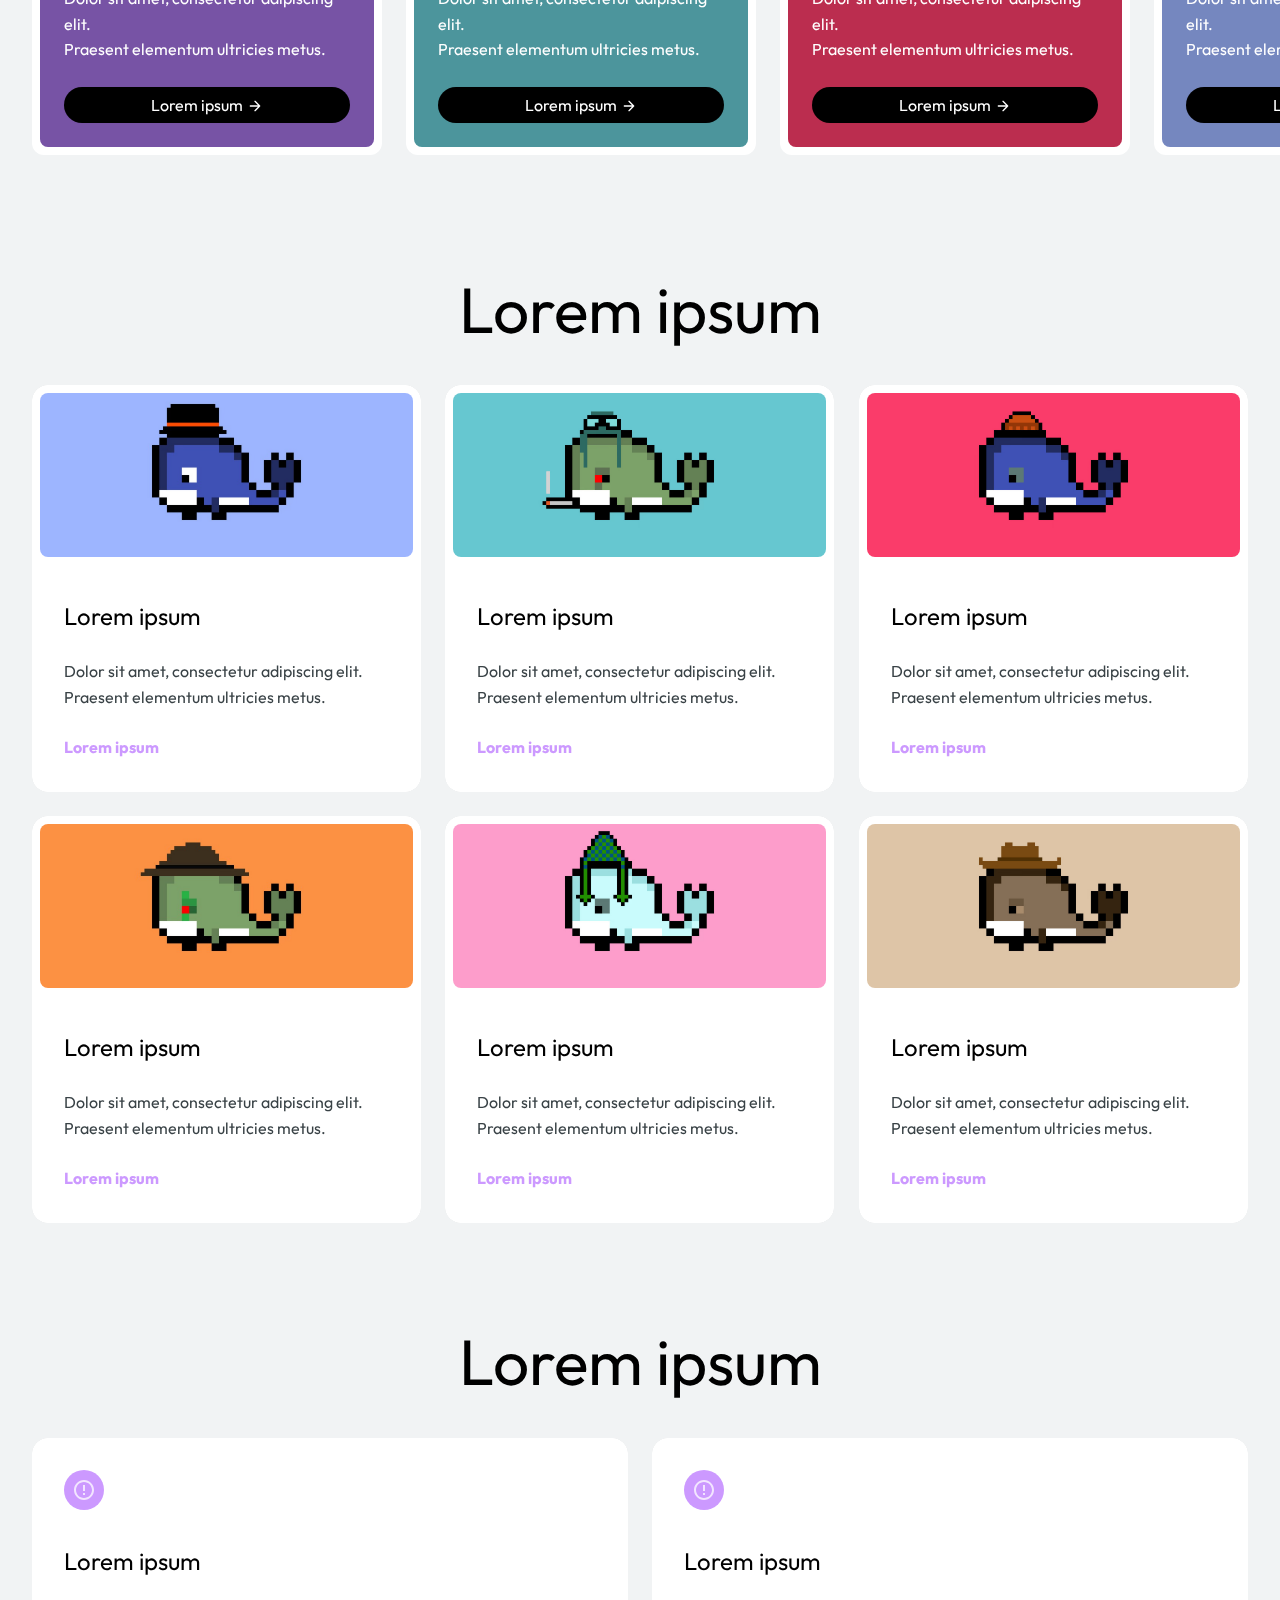
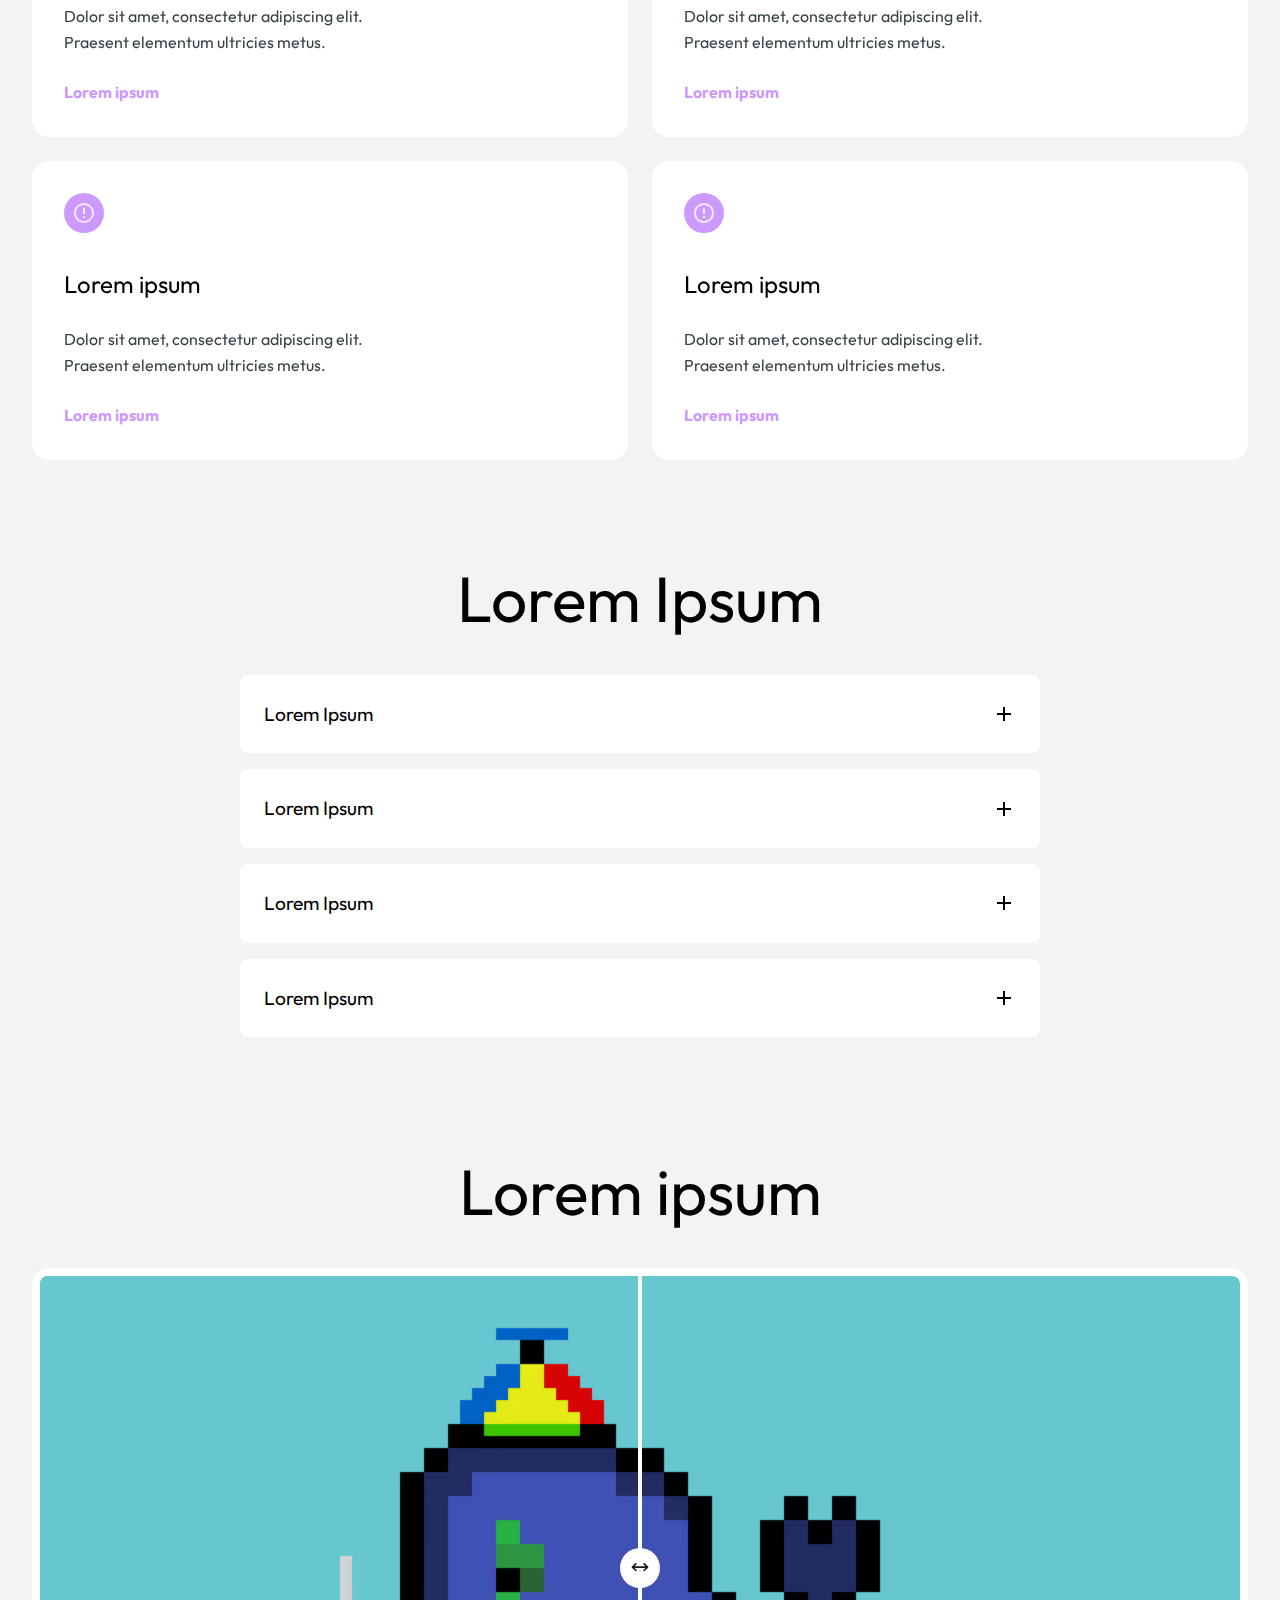
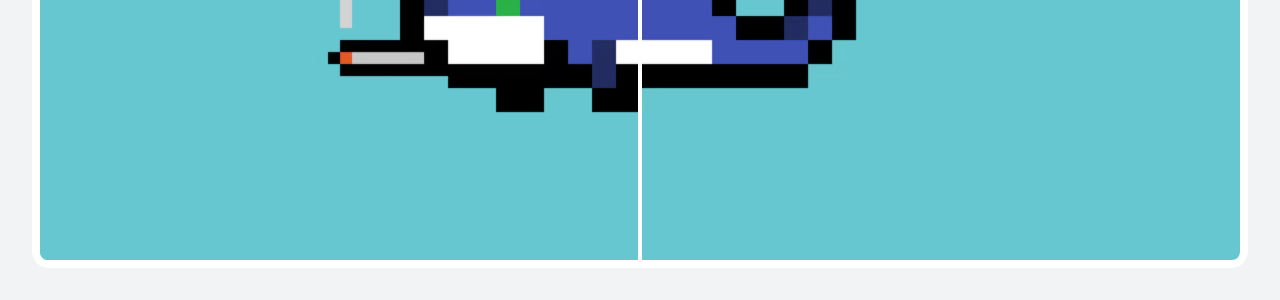
==== commit 53b32081: "FEATURE - Ajout d'une navbar" ====
--- a/index.html
+++ b/index.html
@@ -10,23 +10,23 @@
 
     <link rel="stylesheet" href="src/styles/components/modern-design/auto-scroll/brand-logo/style.css">
     <link rel="stylesheet" href="src/styles/components/modern-design/back-to-top/style.css">
-    <link rel="stylesheet" href="src/styles/components/modern-design/blockchain-layers/style.css">
     <link rel="stylesheet" href="src/styles/components/modern-design/cards/half-image/style.css">
     <link rel="stylesheet" href="src/styles/components/modern-design/cards/logo/style.css">
     <link rel="stylesheet" href="src/styles/components/modern-design/carousel/full-image/style.css">
     <link rel="stylesheet" href="src/styles/components/modern-design/faq/style.css">
     <link rel="stylesheet" href="src/styles/components/modern-design/hero/style.css">
     <link rel="stylesheet" href="src/styles/components/modern-design/image-comparison-slider/style.css">
+    <link rel="stylesheet" href="src/styles/components/modern-design/nav/style.css">
 </head>
 
 <body>
     <main>
+        <nav-component></nav-component>
         <hero-section></hero-section>
         <auto-scroll-brand-logo></auto-scroll-brand-logo>
         <carousel-full-image></carousel-full-image>
         <cards-half-image></cards-half-image>
         <cards-logo></cards-logo>
-        <blockchain-layers></blockchain-layers>
         <faq-section></faq-section>
         <image-comparison-slider></image-comparison-slider>
         <back-to-top></back-to-top>
@@ -35,20 +35,20 @@
 
     <script src="src/scripts/components/3d-cards.js"></script>
     <script src="src/scripts/components/back-to-top.js"></script>
-    <script src="src/scripts/components/blockchain-layers.js"></script>
     <script src="src/scripts/components/carousel.js"></script>
     <script src="src/scripts/components/faq.js"></script>
     <script src="src/scripts/components/image-comparison-slider.js"></script>
+    <script src="src/scripts/components/nav.js"></script>
 
     <script src="src/scripts/generation/modern-design/auto-scroll/brand-logo/componentGeneration.js"></script>
     <script src="src/scripts/generation/modern-design/back-to-top/componentGeneration.js"></script>
-    <script src="src/scripts/generation/modern-design/blockchain-layers/componentGeneration.js"></script>
     <script src="src/scripts/generation/modern-design/cards/3d-cards/half-image/componentGeneration.js"></script>
     <script src="src/scripts/generation/modern-design/cards/flat-cards/logo/componentGeneration.js"></script>
     <script src="src/scripts/generation/modern-design/carousel/full-image/componentGeneration.js"></script>
     <script src="src/scripts/generation/modern-design/faq/componentGeneration.js"></script>
     <script src="src/scripts/generation/modern-design/hero/componentGeneration.js"></script>
     <script src="src/scripts/generation/modern-design/image-comparison-slider/componentGeneration.js"></script>
+    <script src="src/scripts/generation/modern-design/nav/componentGeneration.js"></script>
 </body>
 
 </html>--- a/src/styles/global.css
+++ b/src/styles/global.css
@@ -60,6 +60,8 @@
     --clr-accent-color: hsl(270, 100%, 80%);
     --clr-accent-color-pale: hsla(270, 100%, 100%, 0.75);
 
+    --clr-nav-blur-background: hsla(200, 10%, 20%, 0.5);
+
     --clr-background: var(--clr-primary-5);
     --clr-section: var(--clr-primary-10);
     --clr-section-border: var(--clr-primary-20);
@@ -78,6 +80,7 @@
 
     --clr-button-background: hsla(200, 10%, 0%, 0.5);
     --clr-button-text: var(--clr-primary-100);
+    --clr-button-opacity: hsla(0, 0%, 100%, 0.1);
 
     --clr-card: var(--clr-primary-10);
     --clr-card-hover: var(--clr-primary-15);
@@ -101,6 +104,7 @@
     --margin-24: 24px;
     --margin-32: 32px;
 
+    --border-radius-4: 4px;
     --border-radius-8: 8px;
     --border-radius-12: 12px;
     --border-radius-16: 16px;
@@ -155,12 +159,15 @@
 
         --clr-accent-color: hsl(270, 100%, 80%);
 
+        --clr-nav-blur-background: hsla(200, 10%, 80%, 0.5);
+
         --clr-background: var(--clr-primary-5);
         --clr-section: var(--clr-primary-0);
         --clr-section-border: var(--clr-primary-10);
 
         --clr-carousel-text: var(--clr-primary-0);
         --clr-button-text: var(--clr-primary-0);
+        --clr-button-opacity: hsla(0, 0%, 100%, 0.25);
 
         --clr-card: var(--clr-primary-0);
         --clr-card-hover: var(--clr-primary-5);
--- a/src/styles/components/modern-design/hero/style.css
+++ b/src/styles/components/modern-design/hero/style.css
@@ -8,8 +8,6 @@
     height: 100vh;
     position: relative;
     overflow: hidden;
-    margin: 0.5rem;
-    border-radius: 8px;
 }
 
 .hero::before {
--- a/src/styles/components/modern-design/nav/style.css
+++ b/src/styles/components/modern-design/nav/style.css
@@ -0,0 +1,441 @@
+@import url("../../../global.css");
+
+nav {
+    position: fixed;
+    top: 20px;
+    left: 20px;
+    right: 20px;
+    z-index: 100;
+    padding: 1rem;
+    max-width: calc(1280px - 40px);
+    margin: auto;
+    border-radius: var(--border-radius-8);
+}
+
+nav::before {
+    content: "";
+    position: absolute;
+    top: 0;
+    left: 0;
+    right: 0;
+    bottom: 0;
+    z-index: -1;
+}
+
+nav::before,
+.mobile-menu::before,
+.dropdown-container {
+    background-color: var(--clr-nav-blur-background);
+    backdrop-filter: blur(40px);
+    -webkit-backdrop-filter: blur(40px);
+    border-radius: var(--border-radius-8);
+}
+
+.ghost-button,
+.mobile-ghost-button,
+.primary-button,
+.mobile-primary-button,
+.burger-menu-btn,
+.dropdown-item,
+.mobile-nav-button {
+    cursor: pointer;
+}
+
+.ghost-button {
+    background: transparent;
+    color: var(--clr-primary-100);
+    border: none;
+    padding: 0.5rem 1rem;
+    font-size: 1rem;
+    border-radius: var(--border-radius-8);
+    transition: background-color 0.3s;
+    white-space: nowrap;
+    outline: none;
+    -moz-outline: none;
+    box-shadow: none;
+}
+
+.ghost-button:hover,
+.burger-menu-btn:hover {
+    background-color: var(--clr-button-opacity);
+}
+
+.primary-button,
+.mobile-primary-button {
+    background-color: white;
+    color: black;
+    border: none;
+    border-radius: var(--border-radius-8);
+    font-weight: 500;
+    text-align: center;
+}
+
+.primary-button {
+    padding: 0.5rem 1rem;
+    font-size: 0.875rem;
+    white-space: nowrap;
+    position: relative;
+    overflow: hidden;
+    background-color: white;
+    color: black;
+    z-index: 1;
+    transition: color 1s cubic-bezier(0.16, 1, 0.3, 1),
+        background-color 1s cubic-bezier(0.16, 1, 0.3, 1);
+}
+
+.primary-button:hover {
+    color: var(--clr-primary-100);
+    background-color: rgba(255, 255, 255, 0.1);
+}
+
+.mobile-primary-button,
+.mobile-ghost-button {
+    padding: 0.75rem 1rem;
+    font-size: 1rem;
+}
+
+.mobile-ghost-button {
+    background: transparent;
+    color: var(--clr-primary-100);
+    border: 1px solid var(--clr-button-opacity);
+    border-radius: var(--border-radius-8);
+    text-align: center;
+}
+
+.nav-container {
+    width: 100%;
+    margin: 0 auto;
+    padding: 0;
+    display: flex;
+    align-items: center;
+    justify-content: flex-start;
+    position: relative;
+    z-index: 1;
+}
+
+.logo {
+    font-size: 1.5rem;
+    font-weight: bold;
+    color: var(--clr-primary-100);
+    text-decoration: none;
+    margin-left: 0.5rem;
+    margin-bottom: 0.3rem;
+}
+
+.desktop-nav {
+    display: none;
+}
+
+.nav-group {
+    position: relative;
+}
+
+.nav-bridge {
+    position: absolute;
+    top: 100%;
+    left: 0;
+    width: 100%;
+    height: 32px;
+    background: transparent;
+    z-index: 101;
+    pointer-events: auto;
+}
+
+.dropdown-container {
+    position: absolute;
+    left: 0;
+    top: calc(100% + 32px);
+    z-index: 102;
+    border-radius: 0.375rem;
+    opacity: 0;
+    visibility: hidden;
+    transform: translateY(10px) scale(0.95);
+    transform-origin: top left;
+    transition: opacity 0.5s cubic-bezier(0.16, 1, 0.3, 1),
+        visibility 0.5s cubic-bezier(0.16, 1, 0.3, 1),
+        transform 0.5s cubic-bezier(0.16, 1, 0.3, 1);
+    pointer-events: none;
+    overflow: hidden;
+    will-change: transform, opacity;
+}
+
+#features-nav .dropdown-container {
+    width: 24rem;
+}
+
+#resources-nav .dropdown-container {
+    width: 16rem;
+}
+
+.nav-group.open .dropdown-container {
+    opacity: 1;
+    visibility: visible;
+    transform: translateY(0) scale(1);
+    pointer-events: auto;
+}
+
+.dropdown-content {
+    position: relative;
+    padding: 0.5rem;
+}
+
+.dropdown-item {
+    display: flex;
+    flex-direction: column;
+    font-size: 1rem;
+    margin-bottom: 0.5rem;
+    text-decoration: none;
+    color: var(--clr-primary-100);
+    transition: background-color var(--transition-fast),
+        transform var(--transition-fast);
+    padding: 0.5rem;
+    border-radius: var(--border-radius-8);
+    opacity: 0;
+    transform: translateY(10px);
+    animation: fadeInUp 0.4s forwards;
+    animation-delay: calc(0.05s * var(--item-index, 0));
+}
+
+@keyframes fadeInUp {
+    to {
+        opacity: 1;
+        transform: translateY(0);
+    }
+}
+
+.dropdown-item:hover {
+    background-color: var(--clr-button-opacity);
+}
+
+.dropdown-item:last-child {
+    margin-bottom: 0;
+}
+
+.dropdown-item span:first-child {
+    font-weight: 500;
+}
+
+#features-nav .dropdown-item span:last-child {
+    color: var(--clr-primary-75);
+    font-size: 0.8rem;
+}
+
+#features-nav .dropdown-item:last-child span {
+    color: var(--clr-primary-100);
+}
+
+#resources-nav .dropdown-item span {
+    color: var(--clr-primary-100);
+}
+
+.cta-buttons {
+    display: flex;
+    align-items: center;
+    margin-left: auto;
+    gap: 1rem;
+}
+
+.cta-ghost-button {
+    display: none;
+}
+
+.burger-menu-btn {
+    background: transparent;
+    border: none;
+    width: 40px;
+    height: 40px;
+    display: flex;
+    flex-direction: column;
+    justify-content: center;
+    align-items: center;
+    margin-left: 0.5rem;
+    padding: 0.5rem;
+    border-radius: var(--border-radius-8);
+    transition: background-color 0.3s;
+}
+
+.burger-bar {
+    width: 24px;
+    height: 2px;
+    background-color: var(--clr-primary-100);
+    margin: 3px 0;
+    border-radius: 2px;
+    transition: all 0.3s ease;
+}
+
+.burger-menu-btn.active .burger-bar:nth-child(1) {
+    transform: translateY(8px) rotate(45deg);
+}
+
+.burger-menu-btn.active .burger-bar:nth-child(2) {
+    opacity: 0;
+}
+
+.burger-menu-btn.active .burger-bar:nth-child(3) {
+    transform: translateY(-8px) rotate(-45deg);
+}
+
+.mobile-menu {
+    position: fixed;
+    top: calc(calc(40px + 1rem) + 40px);
+    left: 20px;
+    right: 20px;
+    bottom: 20px;
+    z-index: 99;
+    border-radius: var(--border-radius-12);
+    overflow: hidden;
+    transform: translateX(150%);
+    transition: transform 0.25s ease-out;
+    visibility: hidden;
+}
+
+.mobile-menu.active {
+    transform: translateX(0);
+    visibility: visible;
+}
+
+.mobile-menu::before {
+    content: "";
+    position: absolute;
+    top: 0;
+    left: 0;
+    right: 0;
+    bottom: 0;
+    z-index: -1;
+}
+
+.mobile-menu-content {
+    position: relative;
+    height: 100%;
+    overflow-y: auto;
+    padding: 1.5rem;
+    z-index: 1;
+}
+
+.mobile-nav-item {
+    padding: 1rem 0;
+    border-bottom: 1px solid var(--clr-button-opacity);
+}
+
+.mobile-nav-button {
+    width: 100%;
+    text-align: left;
+    background: transparent;
+    color: var(--clr-primary-100);
+    border: none;
+    font-size: 1rem;
+    padding: 0;
+    display: flex;
+    justify-content: space-between;
+    align-items: center;
+}
+
+.mobile-dropdown {
+    max-height: 0;
+    overflow: hidden;
+    transition: max-height 0.3s ease;
+}
+
+.mobile-dropdown.open {
+    max-height: 500px;
+}
+
+.mobile-dropdown-item {
+    padding: 0.75rem 0 0.75rem 1rem;
+    display: block;
+    color: rgba(255, 255, 255, 0.8);
+    text-decoration: none;
+    border-left: 2px solid var(--border-accent);
+    margin-left: 0.5rem;
+    margin-top: 0.75rem;
+}
+
+.mobile-dropdown-item span:first-child {
+    display: block;
+    font-weight: 500;
+    margin-bottom: 0.25rem;
+}
+
+.mobile-dropdown-item span:last-child {
+    display: block;
+    font-size: 0.75rem;
+    color: var(--clr-primary-75);
+}
+
+.mobile-cta {
+    margin-top: 2rem;
+    display: flex;
+    flex-direction: column;
+    gap: 1rem;
+}
+
+.chevron {
+    transition: transform 0.3s ease;
+}
+
+.mobile-nav-button.active .chevron {
+    transform: rotate(180deg);
+}
+
+.content-section {
+    height: 100vh;
+    display: flex;
+    flex-direction: column;
+    justify-content: center;
+    align-items: center;
+    color: var(--clr-primary-100);
+    text-align: center;
+    padding: 2rem;
+}
+
+.content-section h2 {
+    font-size: clamp(1.75rem, 5vw, 2.5rem);
+    margin-bottom: 1rem;
+    background: linear-gradient(to right, #8b5cf6, #ec4899);
+    -webkit-background-clip: text;
+    background-clip: text;
+    color: transparent;
+}
+
+.content-section p {
+    max-width: 600px;
+    margin: 0 auto 2rem;
+    line-height: 1.6;
+    color: rgba(255, 255, 255, 0.8);
+}
+
+@media (max-width: 767px) {
+    nav {
+        padding: 0.5rem;
+    }
+
+    .cta-buttons {
+        gap: 0;
+    }
+
+    .content-section:first-of-type {
+        padding-top: 100px;
+    }
+}
+
+@media (min-width: 768px) {
+    .desktop-nav {
+        display: flex;
+        align-items: center;
+        margin-left: 2rem;
+    }
+
+    .burger-menu-btn {
+        display: none;
+    }
+
+    .mobile-menu {
+        display: none;
+    }
+}
+
+@media (min-width: 992px) {
+    .cta-ghost-button {
+        display: block;
+    }
+}
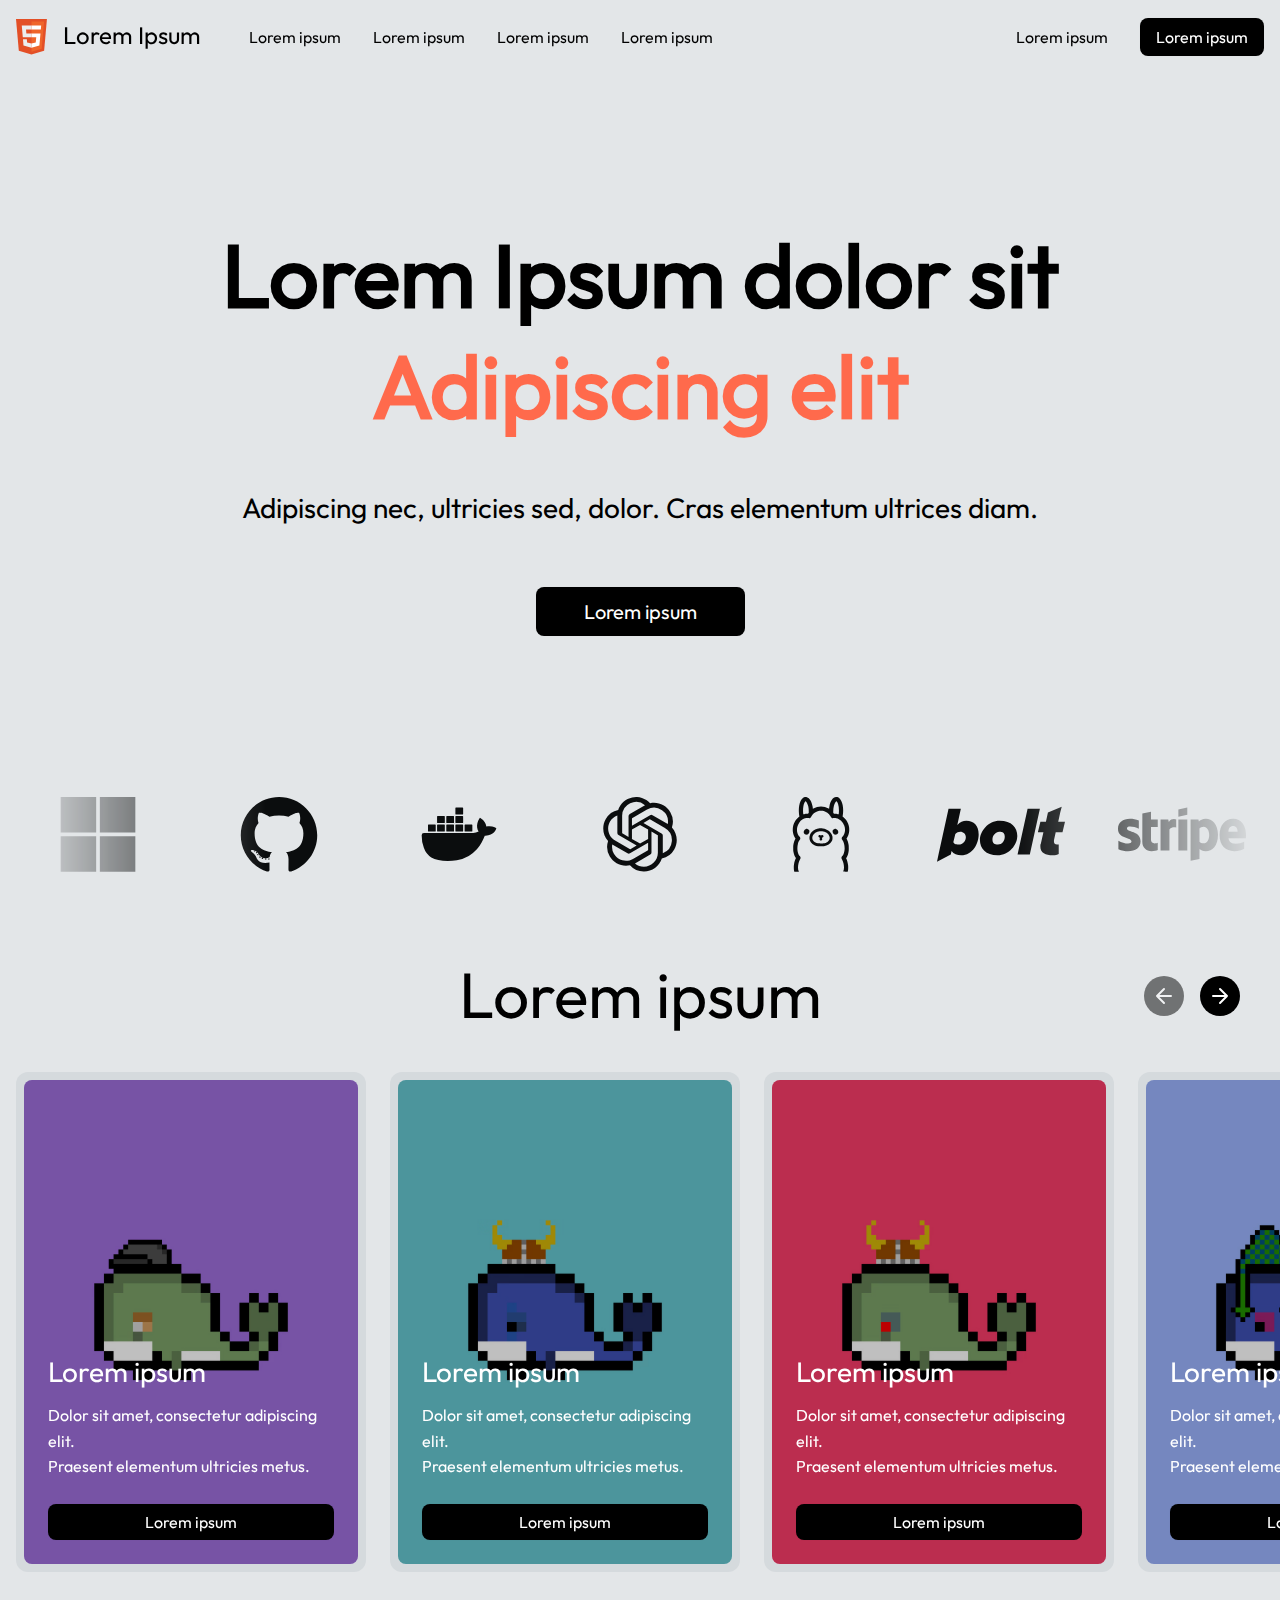
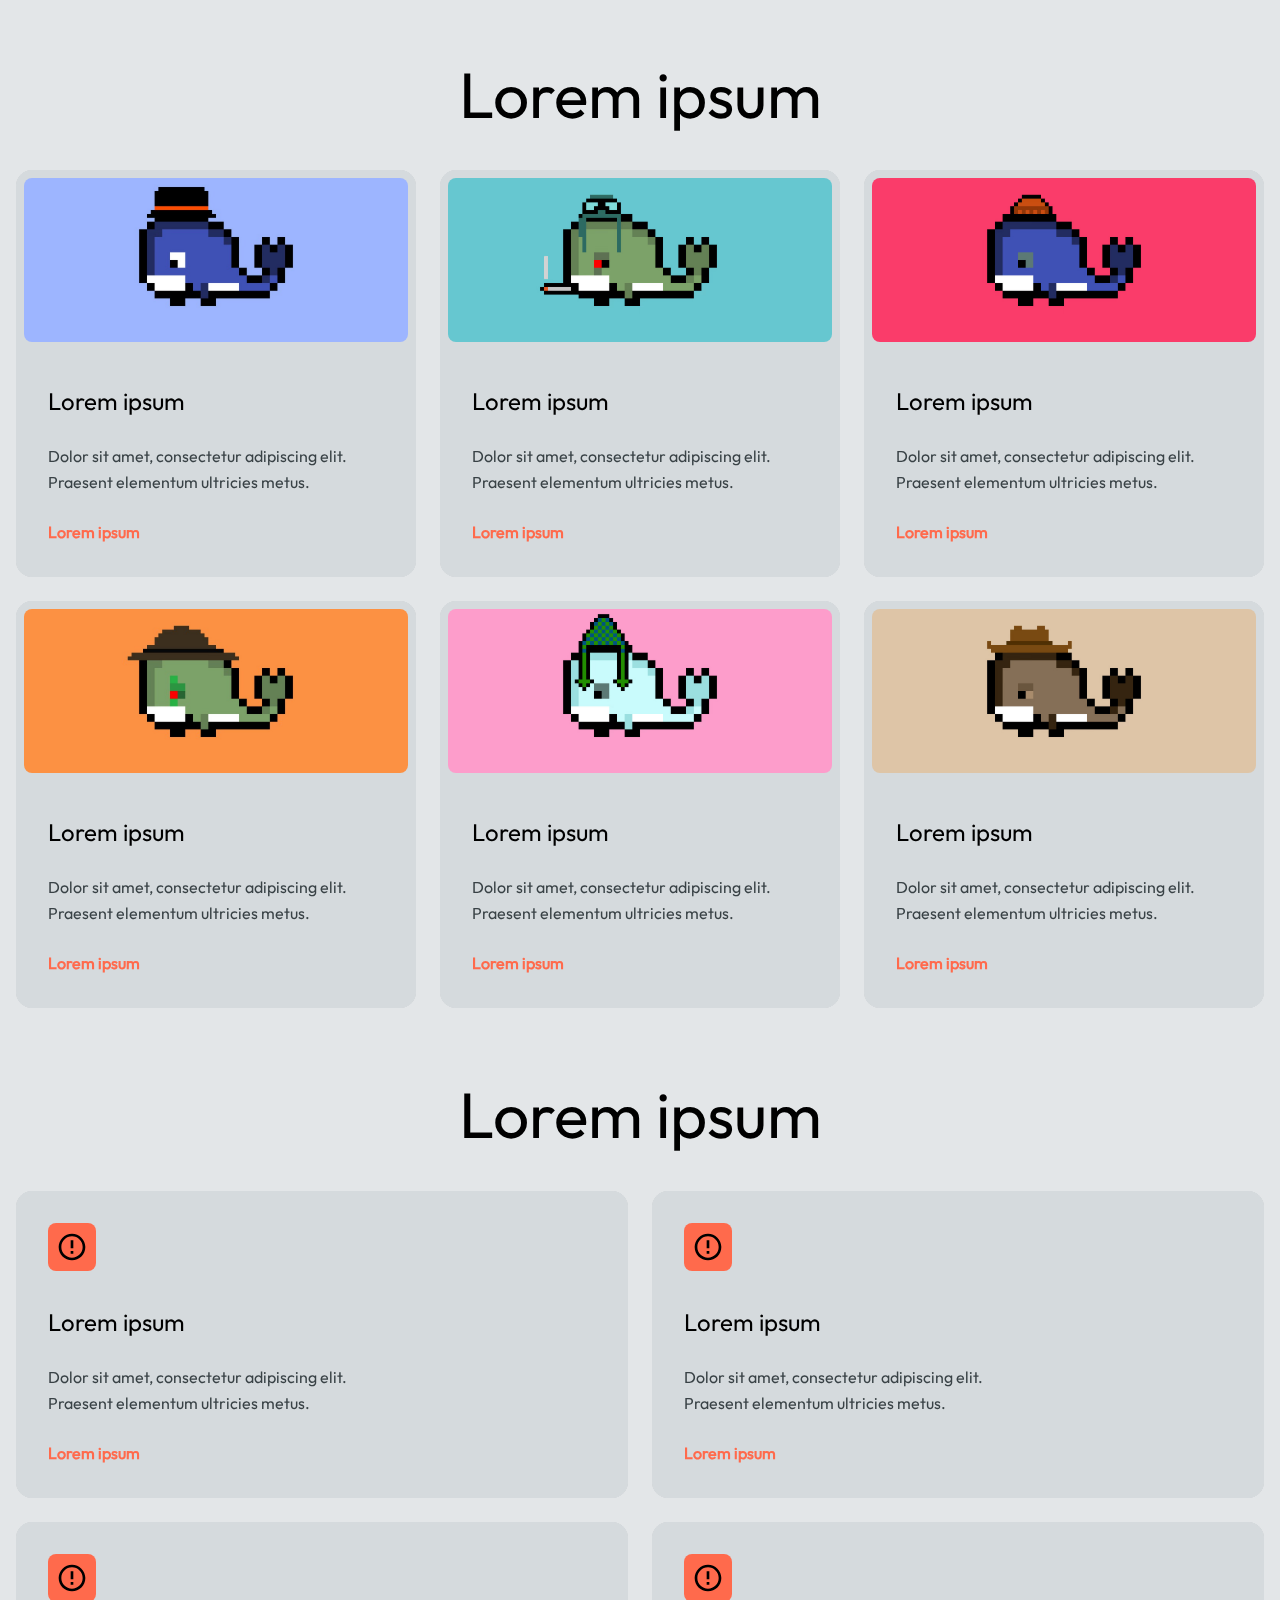
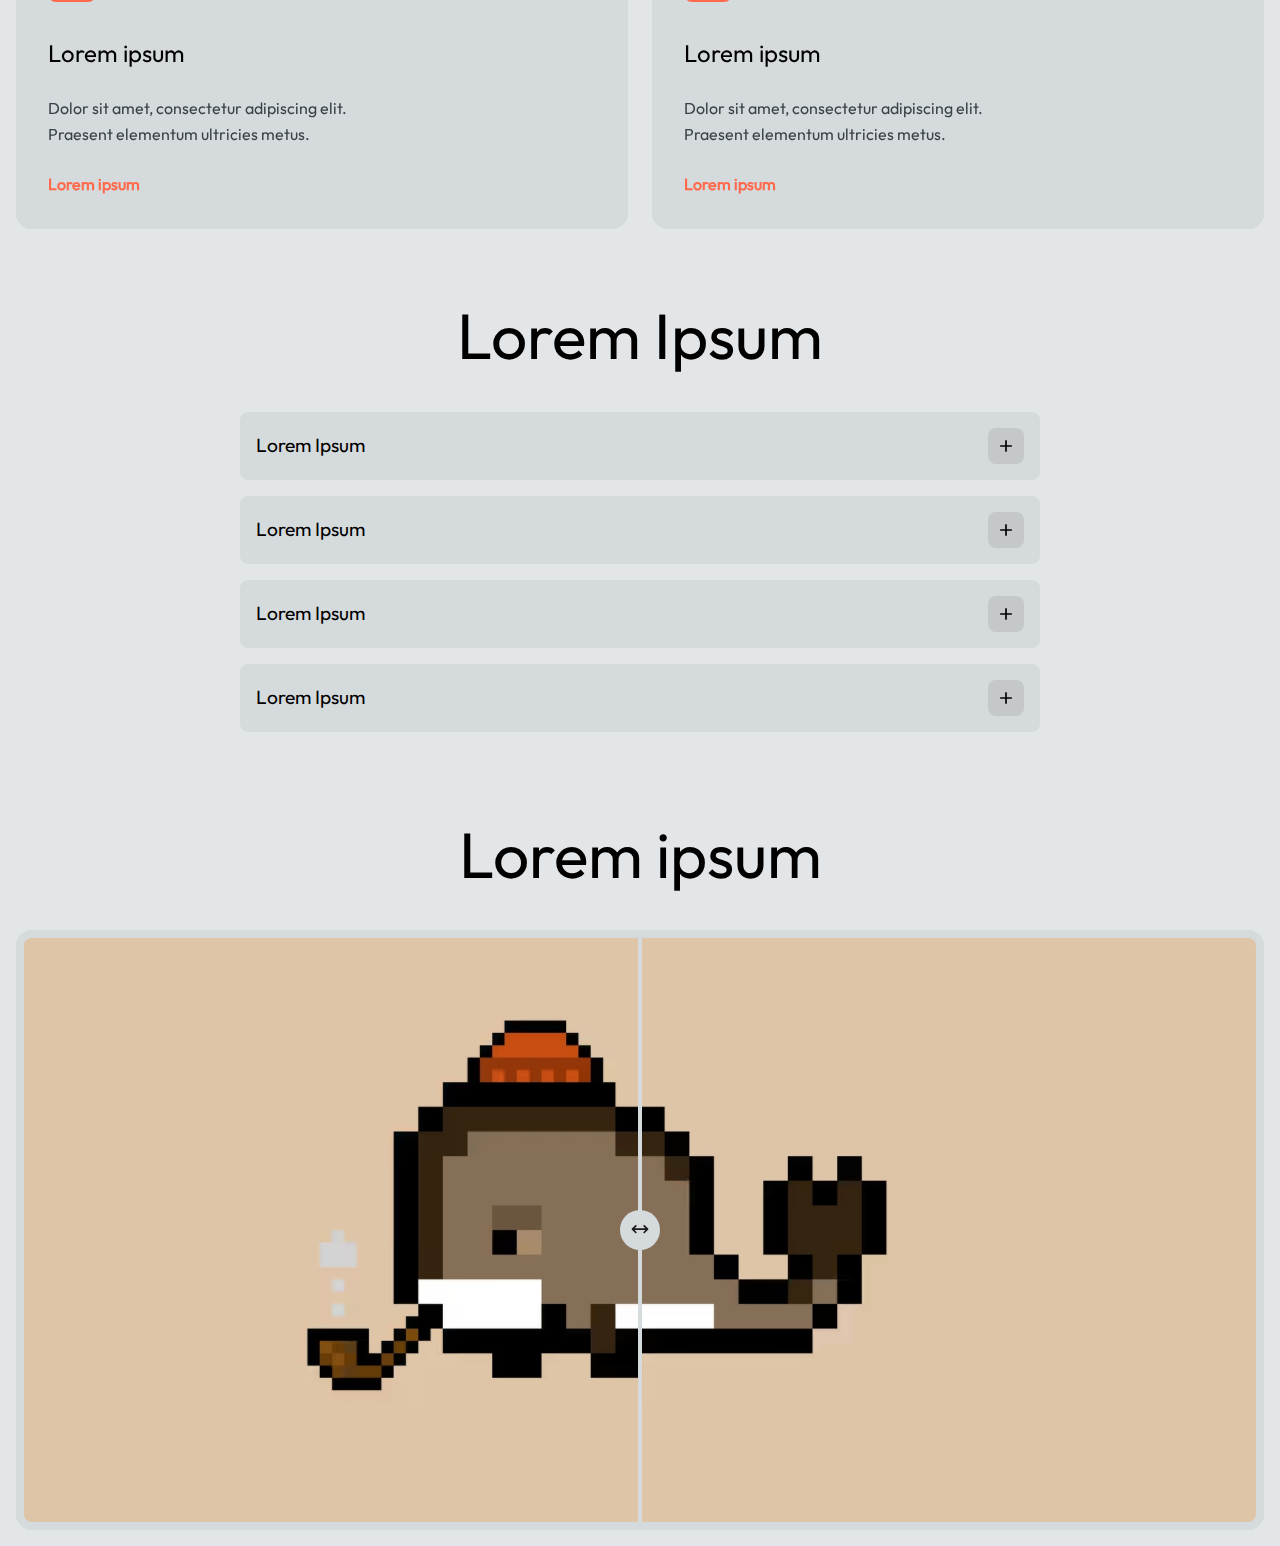
==== commit 788af273: "FEATURE - Ajustements dans la hero section" ====
--- a/index.html
+++ b/index.html
@@ -37,6 +37,7 @@
     <script src="src/scripts/components/back-to-top.js"></script>
     <script src="src/scripts/components/carousel.js"></script>
     <script src="src/scripts/components/faq.js"></script>
+    <script src="src/scripts/components/hero-changing-text.js"></script>
     <script src="src/scripts/components/image-comparison-slider.js"></script>
     <script src="src/scripts/components/nav.js"></script>
 
--- a/src/styles/global.css
+++ b/src/styles/global.css
@@ -1,9 +1,6 @@
-@import url("https://fonts.googleapis.com/css?family=Fira Code");
-
 @font-face {
     font-family: "Outfit";
-    src: url("../assets/fonts/Outfit/Outfit-VariableFont.ttf")
-        format("truetype");
+    src: url("../assets/fonts/Outfit/Outfit-Regular.ttf") format("truetype");
     font-style: normal;
 }
 
@@ -57,14 +54,14 @@
     --clr-primary-95: hsl(200, 10%, 95%);
     --clr-primary-100: hsl(200, 10%, 100%);
 
-    --clr-accent-color: hsl(270, 100%, 80%);
-    --clr-accent-color-pale: hsla(270, 100%, 100%, 0.75);
-
-    --clr-nav-blur-background: hsla(200, 10%, 20%, 0.5);
-
-    --clr-background: var(--clr-primary-5);
-    --clr-section: var(--clr-primary-10);
-    --clr-section-border: var(--clr-primary-20);
+    --clr-accent-color: hsl(10, 100%, 65%);
+
+    --clr-nav-blur-background: hsla(200, 10%, 10%, 0.5);
+    --clr-nav-dropdown-blur-background: hsla(200, 10%, 20%, 0.5);
+
+    --clr-background: var(--clr-primary-10);
+    --clr-section: var(--clr-primary-15);
+    --clr-section-border: var(--clr-primary-25);
 
     --clr-carousel-text: var(--clr-primary-100);
 
@@ -80,26 +77,29 @@
 
     --clr-button-background: hsla(200, 10%, 0%, 0.5);
     --clr-button-text: var(--clr-primary-100);
-    --clr-button-opacity: hsla(0, 0%, 100%, 0.1);
-
-    --clr-card: var(--clr-primary-10);
-    --clr-card-hover: var(--clr-primary-15);
-    --clr-card-border: var(--clr-primary-20);
-    --clr-card-underline: var(--clr-primary-20);
+    --clr-button-opacity: hsla(0, 0%, 80%, 0.1);
+    --clr-button-opacity-hover: hsla(0, 0%, 80%, 0.2);
+
+    --clr-card: var(--clr-primary-15);
+    --clr-card-hover: var(--clr-primary-20);
+    --clr-card-border: var(--clr-primary-25);
+    --clr-card-underline: var(--clr-primary-25);
     --card-shadow: 0 0 24px var(--clr-primary-0);
 
-    --clr-slider-line: var(--clr-primary-10);
-    --clr-slider-handle: var(--clr-primary-10);
-
-    --shadow-primary: 0 1px 4px 0 var(--clr-primary-15);
+    --clr-slider-line: var(--clr-primary-15);
+    --clr-slider-handle: var(--clr-primary-15);
+
+    --shadow-primary: 0 1px 4px 0 var(--clr-primary-20);
 
     --padding-8: 8px;
+    --padding-12: 12px;
     --padding-16: 16px;
     --padding-24: 24px;
     --padding-32: 32px;
 
     --margin-4: 4px;
     --margin-8: 8px;
+    --margin-12: 12px;
     --margin-16: 16px;
     --margin-24: 24px;
     --margin-32: 32px;
@@ -109,6 +109,7 @@
     --border-radius-12: 12px;
     --border-radius-16: 16px;
     --border-radius-24: 24px;
+    --border-radius-32: 32px;
 }
 
 @media (prefers-color-scheme: light) {
@@ -139,7 +140,9 @@
         --clr-primary-5: hsl(200, 10%, 95%);
         --clr-primary-10: hsl(200, 10%, 90%);
         --clr-primary-15: hsl(200, 10%, 85%);
+        --clr-primary-17-5: hsl(200, 10%, 82.5%);
         --clr-primary-20: hsl(200, 10%, 80%);
+        --clr-primary-22-5: hsl(200, 10%, 77.5%);
         --clr-primary-25: hsl(200, 10%, 75%);
         --clr-primary-30: hsl(200, 10%, 70%);
         --clr-primary-35: hsl(200, 10%, 65%);
@@ -157,25 +160,32 @@
         --clr-primary-95: hsl(200, 10%, 5%);
         --clr-primary-100: hsl(200, 10%, 0%);
 
-        --clr-accent-color: hsl(270, 100%, 80%);
-
-        --clr-nav-blur-background: hsla(200, 10%, 80%, 0.5);
-
-        --clr-background: var(--clr-primary-5);
-        --clr-section: var(--clr-primary-0);
-        --clr-section-border: var(--clr-primary-10);
+        --clr-accent-color: hsl(10, 100%, 65%);
+
+        --clr-nav-blur-background: hsla(200, 10%, 90%, 0.5);
+        --clr-nav-dropdown-blur-background: hsla(200, 10%, 80%, 0.5);
+
+        --clr-background: var(--clr-primary-10);
+        --clr-section: var(--clr-primary-15);
+        --clr-section-border: var(--clr-primary-25);
 
         --clr-carousel-text: var(--clr-primary-0);
+
+        --clr-button-background: hsla(200, 10%, 100%, 0.5);
         --clr-button-text: var(--clr-primary-0);
-        --clr-button-opacity: hsla(0, 0%, 100%, 0.25);
-
-        --clr-card: var(--clr-primary-0);
-        --clr-card-hover: var(--clr-primary-5);
-        --clr-card-border: var(--clr-primary-10);
-        --card-shadow: 0 0 24px var(--clr-primary-5);
-
-        --clr-slider-line: var(--clr-primary-0);
-        --clr-slider-handle: var(--clr-primary-0);
+        --clr-button-opacity: hsla(0, 0%, 20%, 0.1);
+        --clr-button-opacity-hover: hsla(0, 0%, 20%, 0.2);
+
+        --clr-card: var(--clr-primary-15);
+        --clr-card-hover: var(--clr-primary-20);
+        --clr-card-border: var(--clr-primary-25);
+        --clr-card-underline: var(--clr-primary-25);
+        --card-shadow: 0 0 24px var(--clr-primary-0);
+
+        --clr-slider-line: var(--clr-primary-15);
+        --clr-slider-handle: var(--clr-primary-15);
+
+        --shadow-primary: 0 1px 4px 0 var(--clr-primary-20);
     }
 }
 
@@ -194,11 +204,11 @@
 }
 
 section {
-    padding: var(--padding-32);
+    padding: var(--padding-16);
 }
 
 .container {
-    max-width: 1280px;
+    max-width: 1440px;
     margin-right: auto;
     margin-left: auto;
 }
--- a/src/styles/components/modern-design/buttons.css
+++ b/src/styles/components/modern-design/buttons.css
@@ -1,16 +1,16 @@
 @import url("../../global.css");
 
-button,
-.cta-button {
+button.cta-button {
     background-color: var(--clr-primary-100);
     color: var(--clr-primary-0);
-    border-radius: 99px;
+    border-radius: var(--border-radius-8);
     text-decoration: none;
     transition: all 0.2s cubic-bezier(0.3, 0.7, 0.4, 1.5);
     position: relative;
     box-shadow: 0 0px 1px rgba(0, 0, 0, 0.1);
     display: inline-flex;
     align-items: center;
+    justify-content: center;
     border: none;
     cursor: pointer;
     font-family: inherit;
@@ -48,8 +48,17 @@
     display: inline-flex;
     align-items: center;
     justify-content: center;
-    width: auto;
-    overflow: visible;
+    width: 0;
+    overflow: hidden;
+    opacity: 0;
+    margin-left: 0;
+    transition: all 0.3s ease;
+}
+
+.cta-button:hover .arrow-icon {
+    width: 24px;
+    opacity: 1;
+    margin-left: 0;
 }
 
 .cta-button .arrow-icon svg {
@@ -62,6 +71,7 @@
     height: 16px;
     color: var(--clr-neutral-0);
     opacity: 1;
+    min-width: 16px;
 }
 
 .cta-button:hover .arrow-icon svg {
--- a/src/styles/components/modern-design/back-to-top/style.css
+++ b/src/styles/components/modern-design/back-to-top/style.css
@@ -3,8 +3,8 @@
 .back-to-top {
     z-index: 99;
     position: fixed;
-    bottom: 32px;
-    right: 32px;
+    bottom: 1rem;
+    right: 1rem;
     background: var(--clr-primary-100);
     width: 50px;
     height: 50px;
--- a/src/styles/components/modern-design/cards/logo/style.css
+++ b/src/styles/components/modern-design/cards/logo/style.css
@@ -12,19 +12,19 @@
 }
 
 .card-logo .logo-circle {
-    width: 40px;
-    height: 40px;
+    width: 48px;
+    height: 48px;
     background-color: var(--clr-accent-color);
-    border-radius: 50%;
+    border-radius: var(--border-radius-8);
     display: flex;
     align-items: center;
     justify-content: center;
 }
 
 .card-logo .logo-circle svg {
-    width: 24px;
-    height: 24px;
-    fill: var(--clr-accent-color-pale);
+    width: 32px;
+    height: 32px;
+    fill: var(--clr-primary-100);
 }
 
 @media (max-width: 768px) {
--- a/src/styles/components/modern-design/carousel/full-image/style.css
+++ b/src/styles/components/modern-design/carousel/full-image/style.css
@@ -198,8 +198,7 @@
 }
 
 .buttons-container .cta-button .arrow-icon {
-    margin-top: 1px;
-    margin-left: 4px;
+    margin-top: 2px;
 }
 
 @media (max-width: 1024px) {
--- a/src/styles/components/modern-design/faq/style.css
+++ b/src/styles/components/modern-design/faq/style.css
@@ -8,7 +8,7 @@
 .faq-item {
     background-color: var(--clr-card);
     border-radius: var(--border-radius-8);
-    padding: var(--padding-24);
+    padding: var(--padding-16);
     margin-bottom: var(--margin-16);
 }
 
@@ -43,9 +43,24 @@
     color: var(--clr-primary-75);
 }
 
+.faq-icon-container {
+    width: 36px;
+    height: 36px;
+    display: flex;
+    justify-content: center;
+    align-items: center;
+    background-color: var(--clr-button-opacity);
+    border-radius: var(--border-radius-8);
+    transition: background-color 0.3s ease;
+}
+
+.faq-icon-container:hover {
+    background-color: var(--clr-button-opacity-hover);
+}
+
 .faq-icon {
-    width: 24px;
-    height: 24px;
+    width: 20px;
+    height: 20px;
     fill: var(--clr-primary-100);
     transition: transform 0.3s ease, fill 0.3s ease;
 }
@@ -78,6 +93,17 @@
 
 @media (max-width: 768px) {
     .faq-item {
-        padding: var(--padding-16) var(--padding-24);
+        padding: var(--padding-16);
+    }
+
+    .faq-icon-container {
+        width: 32px;
+        height: 32px;
+        border-radius: var(--border-radius-8);
+    }
+
+    .faq-icon {
+        width: 24px;
+        height: 24px;
     }
 }
--- a/src/styles/components/modern-design/hero/style.css
+++ b/src/styles/components/modern-design/hero/style.css
@@ -5,7 +5,7 @@
     display: flex;
     justify-content: center;
     align-items: center;
-    height: 100vh;
+    height: 85vh;
     position: relative;
     overflow: hidden;
 }
@@ -17,14 +17,14 @@
     left: -150%;
     right: -150%;
     bottom: -50%;
-    background: radial-gradient(
+    /* background: radial-gradient(
         ellipse at top,
         hsl(280, 100%, 100%) 0%,
         hsl(270, 90%, 90%) 10%,
         hsl(260, 80%, 35%) 25%,
         hsl(250, 70%, 30%) 30%,
         var(--clr-primary-5) 50%
-    );
+    ); */
     z-index: 0;
 }
 
@@ -32,6 +32,7 @@
     position: relative;
     z-index: 2;
     max-width: 1280px;
+    padding-top: 10vh;
     color: white;
     text-align: center;
     display: flex;
@@ -41,26 +42,49 @@
     gap: 8px;
 }
 
+.title-container {
+    display: flex;
+    flex-direction: column;
+    align-items: center;
+    margin-bottom: 1rem;
+}
+
 h1 {
     font-family: inherit;
-    font-size: clamp(3rem, 8vw, 7.5rem);
+    font-size: clamp(2.2rem, 7vw, 5.5rem);
     font-weight: 600;
+    line-height: normal;
     margin: 0;
-    background: linear-gradient(
+    background-color: var(--clr-primary-100);
+    /* background: linear-gradient(
         90deg,
         hsl(270, 100%, 90%),
         hsl(270, 100%, 100%)
-    );
+    ); */
     background-clip: text;
     -webkit-background-clip: text;
     -webkit-text-fill-color: transparent;
     text-align: center;
 }
 
+#changing-text {
+    font-size: clamp(2.2rem, 7vw, 5.5rem);
+    font-weight: 600;
+    line-height: normal;
+    background-color: var(--clr-accent-color);
+    background-clip: text;
+    -webkit-background-clip: text;
+    -webkit-text-fill-color: transparent;
+    transition: opacity 0.5s ease-in-out;
+    text-align: center;
+    min-height: 1.5em;
+}
+
 .hero-content p {
+    color: var(--clr-primary-100);
     font-size: clamp(1.2rem, 3vw, 1.75rem);
     font-weight: 200;
-    margin: 0 0 3rem;
+    margin: 0 10rem 3rem 10rem;
 }
 
 .cta-container {
@@ -76,14 +100,14 @@
 }
 
 .cta-container .cta-button p {
+    color: var(--clr-primary-0);
     margin: 0;
     font-size: 1.25rem;
     font-weight: normal;
 }
 
 .cta-button .arrow-icon {
-    margin-top: 3px;
-    margin-left: 8px;
+    margin-top: 4px;
 }
 
 @media (max-width: 768px) {
@@ -91,4 +115,12 @@
         left: -300%;
         right: -300%;
     }
+
+    .hero-content {
+        padding-top: 4rem;
+    }
+
+    .hero-content p {
+        margin: 0 0 3rem;
+    }
 }
--- a/src/styles/components/modern-design/nav/style.css
+++ b/src/styles/components/modern-design/nav/style.css
@@ -2,14 +2,12 @@
 
 nav {
     position: fixed;
-    top: 20px;
-    left: 20px;
-    right: 20px;
-    z-index: 100;
-    padding: 1rem;
-    max-width: calc(1280px - 40px);
-    margin: auto;
-    border-radius: var(--border-radius-8);
+    top: 0;
+    left: 0;
+    right: 0;
+    padding: 1rem 0;
+    z-index: 101;
+    width: 100%;
 }
 
 nav::before {
@@ -25,19 +23,38 @@
 nav::before,
 .mobile-menu::before,
 .dropdown-container {
+    backdrop-filter: blur(200px);
+    -webkit-backdrop-filter: blur(200px);
+}
+
+nav::before,
+.mobile-menu::before {
     background-color: var(--clr-nav-blur-background);
-    backdrop-filter: blur(40px);
-    -webkit-backdrop-filter: blur(40px);
-    border-radius: var(--border-radius-8);
+}
+
+.dropdown-container {
+    background-color: var(--clr-nav-dropdown-blur-background);
+    border: 1px solid var(--clr-primary-25);
+}
+
+.nav-inner-container {
+    max-width: 1440px;
+    margin: 0 auto;
+    padding: 0 1rem;
+    width: 100%;
+}
+
+.mobile-menu {
+    display: none;
 }
 
 .ghost-button,
 .mobile-ghost-button,
-.primary-button,
 .mobile-primary-button,
 .burger-menu-btn,
 .dropdown-item,
 .mobile-nav-button {
+    font-family: inherit;
     cursor: pointer;
 }
 
@@ -45,7 +62,7 @@
     background: transparent;
     color: var(--clr-primary-100);
     border: none;
-    padding: 0.5rem 1rem;
+    padding: 0.65rem 1rem;
     font-size: 1rem;
     border-radius: var(--border-radius-8);
     transition: background-color 0.3s;
@@ -55,29 +72,43 @@
     box-shadow: none;
 }
 
-.ghost-button:hover,
-.burger-menu-btn:hover {
+.ghost-button:hover {
     background-color: var(--clr-button-opacity);
 }
 
-.primary-button,
-.mobile-primary-button {
-    background-color: white;
-    color: black;
-    border: none;
-    border-radius: var(--border-radius-8);
-    font-weight: 500;
-    text-align: center;
+.cta-buttons {
+    display: flex;
+    align-items: center;
+    margin-left: auto;
+    gap: 1rem;
+}
+
+.cta-ghost-button {
+    display: block;
+}
+
+.cta-buttons .cta-button {
+    padding: 0.5rem 1rem;
+    font-size: 1rem;
+}
+
+.cta-buttons .cta-button p {
+    margin-top: 0;
+    margin-bottom: 1px;
+}
+
+.cta-buttons .arrow-icon {
+    margin-bottom: 2px;
 }
 
 .primary-button {
     padding: 0.5rem 1rem;
-    font-size: 0.875rem;
+    font-size: 1rem;
     white-space: nowrap;
     position: relative;
     overflow: hidden;
-    background-color: white;
-    color: black;
+    background-color: var(--clr-primary-100);
+    color: var(--clr-primary-0);
     z-index: 1;
     transition: color 1s cubic-bezier(0.16, 1, 0.3, 1),
         background-color 1s cubic-bezier(0.16, 1, 0.3, 1);
@@ -85,7 +116,7 @@
 
 .primary-button:hover {
     color: var(--clr-primary-100);
-    background-color: rgba(255, 255, 255, 0.1);
+    background-color: var(--clr-button-opacity);
 }
 
 .mobile-primary-button,
@@ -97,9 +128,9 @@
 .mobile-ghost-button {
     background: transparent;
     color: var(--clr-primary-100);
-    border: 1px solid var(--clr-button-opacity);
     border-radius: var(--border-radius-8);
     text-align: center;
+    text-decoration: none;
 }
 
 .nav-container {
@@ -114,16 +145,27 @@
 }
 
 .logo {
+    display: flex;
+    align-items: center;
+    gap: 1rem;
+    text-decoration: none;
+}
+
+.logo-svg {
+    height: 36px;
+    width: auto;
+}
+
+.logo-title {
     font-size: 1.5rem;
-    font-weight: bold;
-    color: var(--clr-primary-100);
-    text-decoration: none;
-    margin-left: 0.5rem;
-    margin-bottom: 0.3rem;
+    color: var(--clr-primary-100);
+    margin-bottom: 4px;
 }
 
 .desktop-nav {
-    display: none;
+    display: flex;
+    align-items: center;
+    margin-left: 2rem;
 }
 
 .nav-group {
@@ -135,18 +177,31 @@
     top: 100%;
     left: 0;
     width: 100%;
-    height: 32px;
+    height: 30px;
     background: transparent;
     z-index: 101;
+    pointer-events: none;
+}
+
+.nav-group:hover .nav-bridge,
+.dropdown-container:hover ~ .nav-bridge {
+    pointer-events: auto;
+}
+
+.nav-group:hover .dropdown-container,
+.dropdown-container:hover {
+    opacity: 1;
+    visibility: visible;
+    transform: translateY(0) scale(1);
     pointer-events: auto;
 }
 
 .dropdown-container {
     position: absolute;
     left: 0;
-    top: calc(100% + 32px);
+    top: calc(100% + 30px);
     z-index: 102;
-    border-radius: 0.375rem;
+    border-radius: var(--border-radius-12);
     opacity: 0;
     visibility: hidden;
     transform: translateY(10px) scale(0.95);
@@ -159,11 +214,15 @@
     will-change: transform, opacity;
 }
 
-#features-nav .dropdown-container {
+#large-dropdown-container .dropdown-container {
+    width: 36rem;
+}
+
+#medium-dropdown-container .dropdown-container {
     width: 24rem;
 }
 
-#resources-nav .dropdown-container {
+#small-dropdown-container .dropdown-container {
     width: 16rem;
 }
 
@@ -182,260 +241,322 @@
 .dropdown-item {
     display: flex;
     flex-direction: column;
-    font-size: 1rem;
+    text-decoration: none;
+    color: var(--clr-primary-100);
+    position: relative;
+    overflow: hidden;
+}
+
+.dropdown-content .dropdown-item {
     margin-bottom: 0.5rem;
-    text-decoration: none;
-    color: var(--clr-primary-100);
-    transition: background-color var(--transition-fast),
-        transform var(--transition-fast);
+    font-size: 1rem;
     padding: 0.5rem;
     border-radius: var(--border-radius-8);
     opacity: 0;
     transform: translateY(10px);
-    animation: fadeInUp 0.4s forwards;
-    animation-delay: calc(0.05s * var(--item-index, 0));
-}
-
-@keyframes fadeInUp {
-    to {
-        opacity: 1;
-        transform: translateY(0);
-    }
-}
-
-.dropdown-item:hover {
-    background-color: var(--clr-button-opacity);
-}
-
-.dropdown-item:last-child {
+    transition: opacity 0.4s ease, transform 0.4s ease;
+}
+
+.nav-group:hover .dropdown-content .dropdown-item {
+    opacity: 1;
+    transform: translateY(0);
+    transition-delay: calc(0.05s * var(--item-index, 0));
+}
+
+.dropdown-content .dropdown-item:last-child {
     margin-bottom: 0;
 }
 
-.dropdown-item span:first-child {
-    font-weight: 500;
-}
-
-#features-nav .dropdown-item span:last-child {
-    color: var(--clr-primary-75);
-    font-size: 0.8rem;
-}
-
-#features-nav .dropdown-item:last-child span {
-    color: var(--clr-primary-100);
-}
-
-#resources-nav .dropdown-item span {
-    color: var(--clr-primary-100);
-}
-
-.cta-buttons {
-    display: flex;
-    align-items: center;
-    margin-left: auto;
-    gap: 1rem;
-}
-
-.cta-ghost-button {
-    display: none;
-}
-
-.burger-menu-btn {
-    background: transparent;
-    border: none;
-    width: 40px;
-    height: 40px;
-    display: flex;
-    flex-direction: column;
-    justify-content: center;
-    align-items: center;
-    margin-left: 0.5rem;
-    padding: 0.5rem;
-    border-radius: var(--border-radius-8);
-    transition: background-color 0.3s;
-}
-
-.burger-bar {
-    width: 24px;
-    height: 2px;
-    background-color: var(--clr-primary-100);
-    margin: 3px 0;
-    border-radius: 2px;
-    transition: all 0.3s ease;
-}
-
-.burger-menu-btn.active .burger-bar:nth-child(1) {
-    transform: translateY(8px) rotate(45deg);
-}
-
-.burger-menu-btn.active .burger-bar:nth-child(2) {
-    opacity: 0;
-}
-
-.burger-menu-btn.active .burger-bar:nth-child(3) {
-    transform: translateY(-8px) rotate(-45deg);
-}
-
-.mobile-menu {
-    position: fixed;
-    top: calc(calc(40px + 1rem) + 40px);
-    left: 20px;
-    right: 20px;
-    bottom: 20px;
-    z-index: 99;
-    border-radius: var(--border-radius-12);
-    overflow: hidden;
-    transform: translateX(150%);
-    transition: transform 0.25s ease-out;
-    visibility: hidden;
-}
-
-.mobile-menu.active {
-    transform: translateX(0);
-    visibility: visible;
-}
-
-.mobile-menu::before {
+.dropdown-content .dropdown-item::before {
     content: "";
     position: absolute;
     top: 0;
     left: 0;
     right: 0;
     bottom: 0;
+    background-color: var(--clr-button-opacity);
+    opacity: 0;
+    transition: opacity 0.2s ease-out;
+    border-radius: var(--border-radius-8);
     z-index: -1;
 }
 
-.mobile-menu-content {
+.dropdown-content .dropdown-item:hover::before {
+    opacity: 1;
+}
+
+.dropdown-content .dropdown-item:hover {
+    transform: translateY(-2px);
+}
+
+.mobile-dropdown .dropdown-item {
+    margin-left: 1rem;
+    padding: 1rem 0;
     position: relative;
-    height: 100%;
-    overflow-y: auto;
-    padding: 1.5rem;
-    z-index: 1;
-}
-
-.mobile-nav-item {
-    padding: 1rem 0;
-    border-bottom: 1px solid var(--clr-button-opacity);
-}
-
-.mobile-nav-button {
-    width: 100%;
-    text-align: left;
-    background: transparent;
-    color: var(--clr-primary-100);
-    border: none;
-    font-size: 1rem;
-    padding: 0;
-    display: flex;
-    justify-content: space-between;
-    align-items: center;
-}
-
-.mobile-dropdown {
-    max-height: 0;
-    overflow: hidden;
-    transition: max-height 0.3s ease;
-}
-
-.mobile-dropdown.open {
-    max-height: 500px;
-}
-
-.mobile-dropdown-item {
-    padding: 0.75rem 0 0.75rem 1rem;
-    display: block;
-    color: rgba(255, 255, 255, 0.8);
-    text-decoration: none;
-    border-left: 2px solid var(--border-accent);
-    margin-left: 0.5rem;
-    margin-top: 0.75rem;
-}
-
-.mobile-dropdown-item span:first-child {
-    display: block;
-    font-weight: 500;
-    margin-bottom: 0.25rem;
-}
-
-.mobile-dropdown-item span:last-child {
-    display: block;
-    font-size: 0.75rem;
+}
+
+.dropdown-item .item-title {
+    font-size: 1rem;
+}
+
+.dropdown-item .item-description {
+    font-size: 0.85rem;
     color: var(--clr-primary-75);
-}
-
-.mobile-cta {
-    margin-top: 2rem;
-    display: flex;
-    flex-direction: column;
-    gap: 1rem;
-}
-
-.chevron {
-    transition: transform 0.3s ease;
-}
-
-.mobile-nav-button.active .chevron {
-    transform: rotate(180deg);
-}
-
-.content-section {
-    height: 100vh;
-    display: flex;
-    flex-direction: column;
-    justify-content: center;
-    align-items: center;
-    color: var(--clr-primary-100);
-    text-align: center;
-    padding: 2rem;
-}
-
-.content-section h2 {
-    font-size: clamp(1.75rem, 5vw, 2.5rem);
-    margin-bottom: 1rem;
-    background: linear-gradient(to right, #8b5cf6, #ec4899);
-    -webkit-background-clip: text;
-    background-clip: text;
-    color: transparent;
-}
-
-.content-section p {
-    max-width: 600px;
-    margin: 0 auto 2rem;
-    line-height: 1.6;
-    color: rgba(255, 255, 255, 0.8);
-}
-
-@media (max-width: 767px) {
+    margin-top: 0.25rem;
+}
+
+#medium-dropdown-container .dropdown-item .item-description,
+.mobile-dropdown.medium .dropdown-item .item-description {
+    color: var(--clr-primary-75);
+}
+
+#medium-dropdown-container .dropdown-item:last-child .item-title,
+#medium-dropdown-container .dropdown-item:last-child .item-description,
+.mobile-dropdown.medium .dropdown-item:last-child .item-title,
+.mobile-dropdown.medium .dropdown-item:last-child .item-description {
+    color: var(--clr-primary-100);
+    font-size: 1rem;
+}
+
+#small-dropdown-container .dropdown-item .item-title,
+#small-dropdown-container .dropdown-item .item-description,
+.mobile-dropdown.small .dropdown-item .item-title,
+.mobile-dropdown.small .dropdown-item .item-description {
+    color: var(--clr-primary-100);
+}
+
+.burger-menu-btn {
+    display: none;
+}
+
+@keyframes fadeInUp {
+    to {
+        opacity: 1;
+        transform: translateY(0);
+    }
+}
+
+@media (max-width: 1024px) {
     nav {
-        padding: 0.5rem;
+        top: 0;
+        left: 0;
+        right: 0;
+        border-radius: 0;
+    }
+
+    nav::before {
+        background-color: var(--clr-primary-10);
+        border-radius: 0;
+    }
+
+    .desktop-nav {
+        display: none;
+    }
+
+    .logo-title {
+        display: none;
     }
 
     .cta-buttons {
         gap: 0;
     }
 
-    .content-section:first-of-type {
-        padding-top: 100px;
-    }
-}
-
-@media (min-width: 768px) {
-    .desktop-nav {
+    .cta-ghost-button {
+        display: none;
+    }
+
+    .burger-menu-btn {
+        display: flex;
+        border: none;
+        width: 24px;
+        height: 24px;
+        justify-content: center;
+        align-items: center;
+        margin-left: 0.5rem;
+        padding: 1.25rem;
+        background-color: var(--clr-button-opacity);
+        border-radius: var(--border-radius-8);
+        position: relative;
+        transition: background-color 0.3s ease;
+    }
+
+    .burger-menu-btn.active .burger-icon {
+        transform: rotate(180deg);
+    }
+
+    .burger-menu-btn.active .burger-bar:nth-child(1) {
+        transform: rotate(45deg);
+    }
+
+    .burger-menu-btn.active .burger-bar:nth-child(2) {
+        opacity: 0;
+    }
+
+    .burger-menu-btn.active .burger-bar:nth-child(3) {
+        transform: rotate(-45deg);
+    }
+
+    .burger-icon {
+        width: 20px;
+        height: 20px;
+        position: relative;
+        display: flex;
+        justify-content: center;
+        align-items: center;
+        transform: rotate(0deg);
+        transition: transform 0.4s ease-in-out;
+    }
+
+    .burger-bar {
+        display: block;
+        position: absolute;
+        width: 20px;
+        height: 2px;
+        background-color: var(--clr-primary-100);
+        border-radius: 2px;
+        transition: all 0.4s ease-in-out;
+    }
+
+    .burger-bar:nth-child(1) {
+        transform: translateY(-6px);
+    }
+
+    .burger-bar:nth-child(2) {
+        transform: translateY(0);
+    }
+
+    .burger-bar:nth-child(3) {
+        transform: translateY(6px);
+    }
+
+    .burger-menu-btn:hover {
+        background-color: var(--clr-button-opacity-hover);
+    }
+
+    .mobile-menu {
+        display: block;
+        position: fixed;
+        top: 0;
+        left: 0;
+        right: 0;
+        bottom: 0;
+        margin-top: 4rem;
+        border-radius: 0;
+        overflow: hidden;
+        transform: translateX(150%);
+        transition: transform 0.4s ease-out, visibility 0s linear 0.4s;
+        visibility: hidden;
+        z-index: 100;
+    }
+
+    .mobile-menu::before {
+        content: "";
+        position: absolute;
+        top: 0;
+        left: 0;
+        right: 0;
+        bottom: 0;
+        z-index: -1;
+        border-radius: 0;
+        background-color: var(--clr-primary-10);
+    }
+
+    .mobile-menu.active {
+        transform: translateX(0);
+        transition: transform 0.4s ease-out, visibility 0s linear 0s;
+        visibility: visible;
+    }
+
+    .mobile-menu-content {
+        position: relative;
+        height: 100%;
+        overflow-y: auto;
+        padding: 0.25rem 1.25rem 0.25rem 1.25rem;
+        z-index: 1;
+    }
+
+    .mobile-nav-item {
+        height: auto;
+    }
+
+    .mobile-nav-button {
+        box-sizing: border-box;
+        line-height: 1.5;
+        height: 4rem;
+        padding: 1rem 0;
         display: flex;
         align-items: center;
-        margin-left: 2rem;
-    }
-
-    .burger-menu-btn {
-        display: none;
-    }
-
-    .mobile-menu {
-        display: none;
-    }
-}
-
-@media (min-width: 992px) {
-    .cta-ghost-button {
-        display: block;
-    }
-}
+        justify-content: space-between;
+        width: 100%;
+        text-align: left;
+        background: transparent;
+        color: var(--clr-primary-100);
+        border: none;
+        font-size: 1.25rem;
+        text-decoration: none;
+        -webkit-tap-highlight-color: transparent;
+        margin: 0;
+        font-family: inherit;
+    }
+
+    .mobile-nav-button:active,
+    .mobile-nav-button:focus {
+        background-color: transparent;
+        outline: none;
+    }
+
+    .mobile-dropdown {
+        max-height: 0;
+        overflow: hidden;
+        transition: max-height 0.4s ease, padding 0.4s ease;
+        padding: 0;
+        position: relative;
+    }
+
+    .mobile-dropdown.open::before {
+        content: "";
+        position: absolute;
+        top: 0;
+        left: 0;
+        right: 0;
+        height: 1px;
+        background-color: var(--clr-button-opacity);
+        z-index: 1;
+    }
+
+    .mobile-dropdown.open {
+        max-height: 500px;
+        padding: 0.5rem 0;
+    }
+
+    .mobile-cta {
+        margin-top: 2rem;
+        display: flex;
+        flex-direction: column;
+        gap: 1rem;
+    }
+
+    .chevron {
+        transition: transform 0.3s ease;
+    }
+
+    .mobile-nav-button.active .chevron {
+        transform: rotate(180deg);
+    }
+
+    .mobile-primary-button {
+        background-color: var(--clr-primary-100);
+        color: var(--clr-primary-0);
+        border: none;
+        border-radius: var(--border-radius-8);
+        text-align: center;
+    }
+
+    .mobile-ghost-button {
+        background-color: var(--clr-button-opacity);
+    }
+
+    .mobile-ghost-button:hover {
+        background-color: var(--clr-button-opacity-hover);
+    }
+}
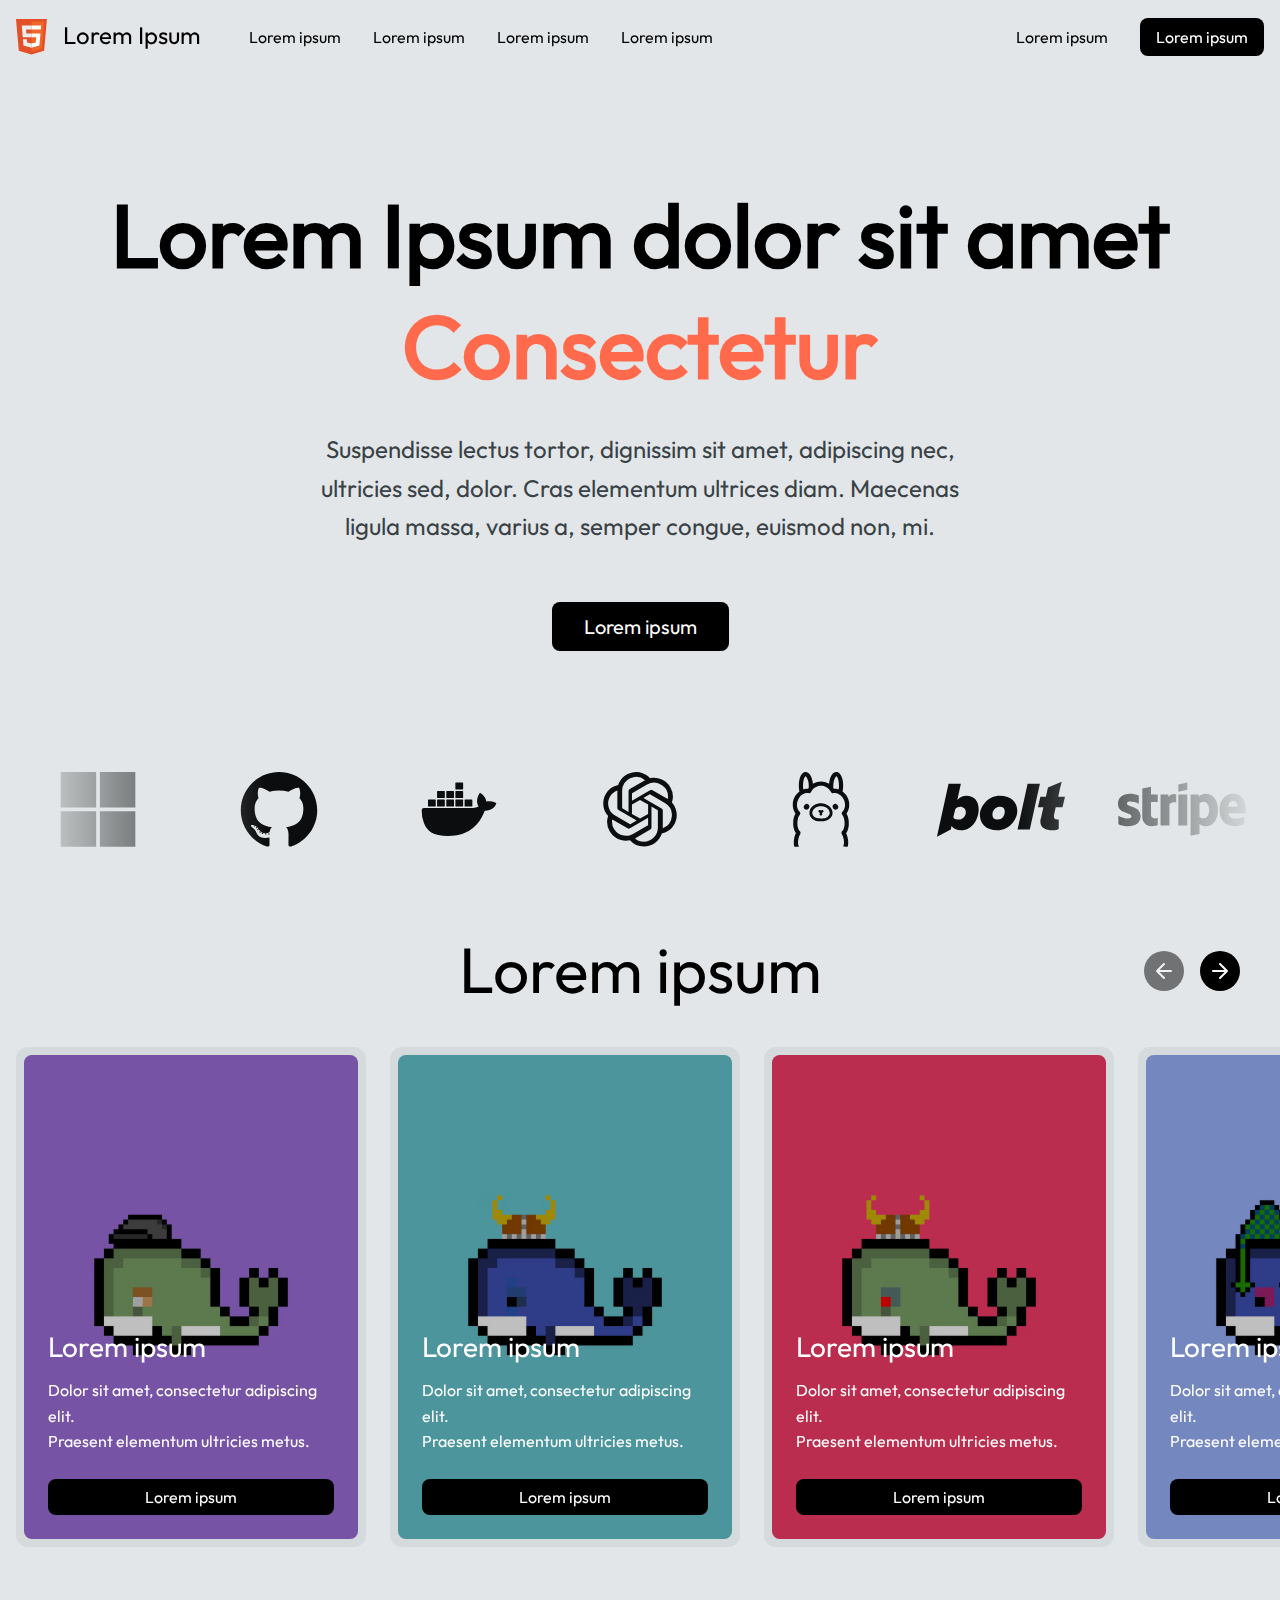
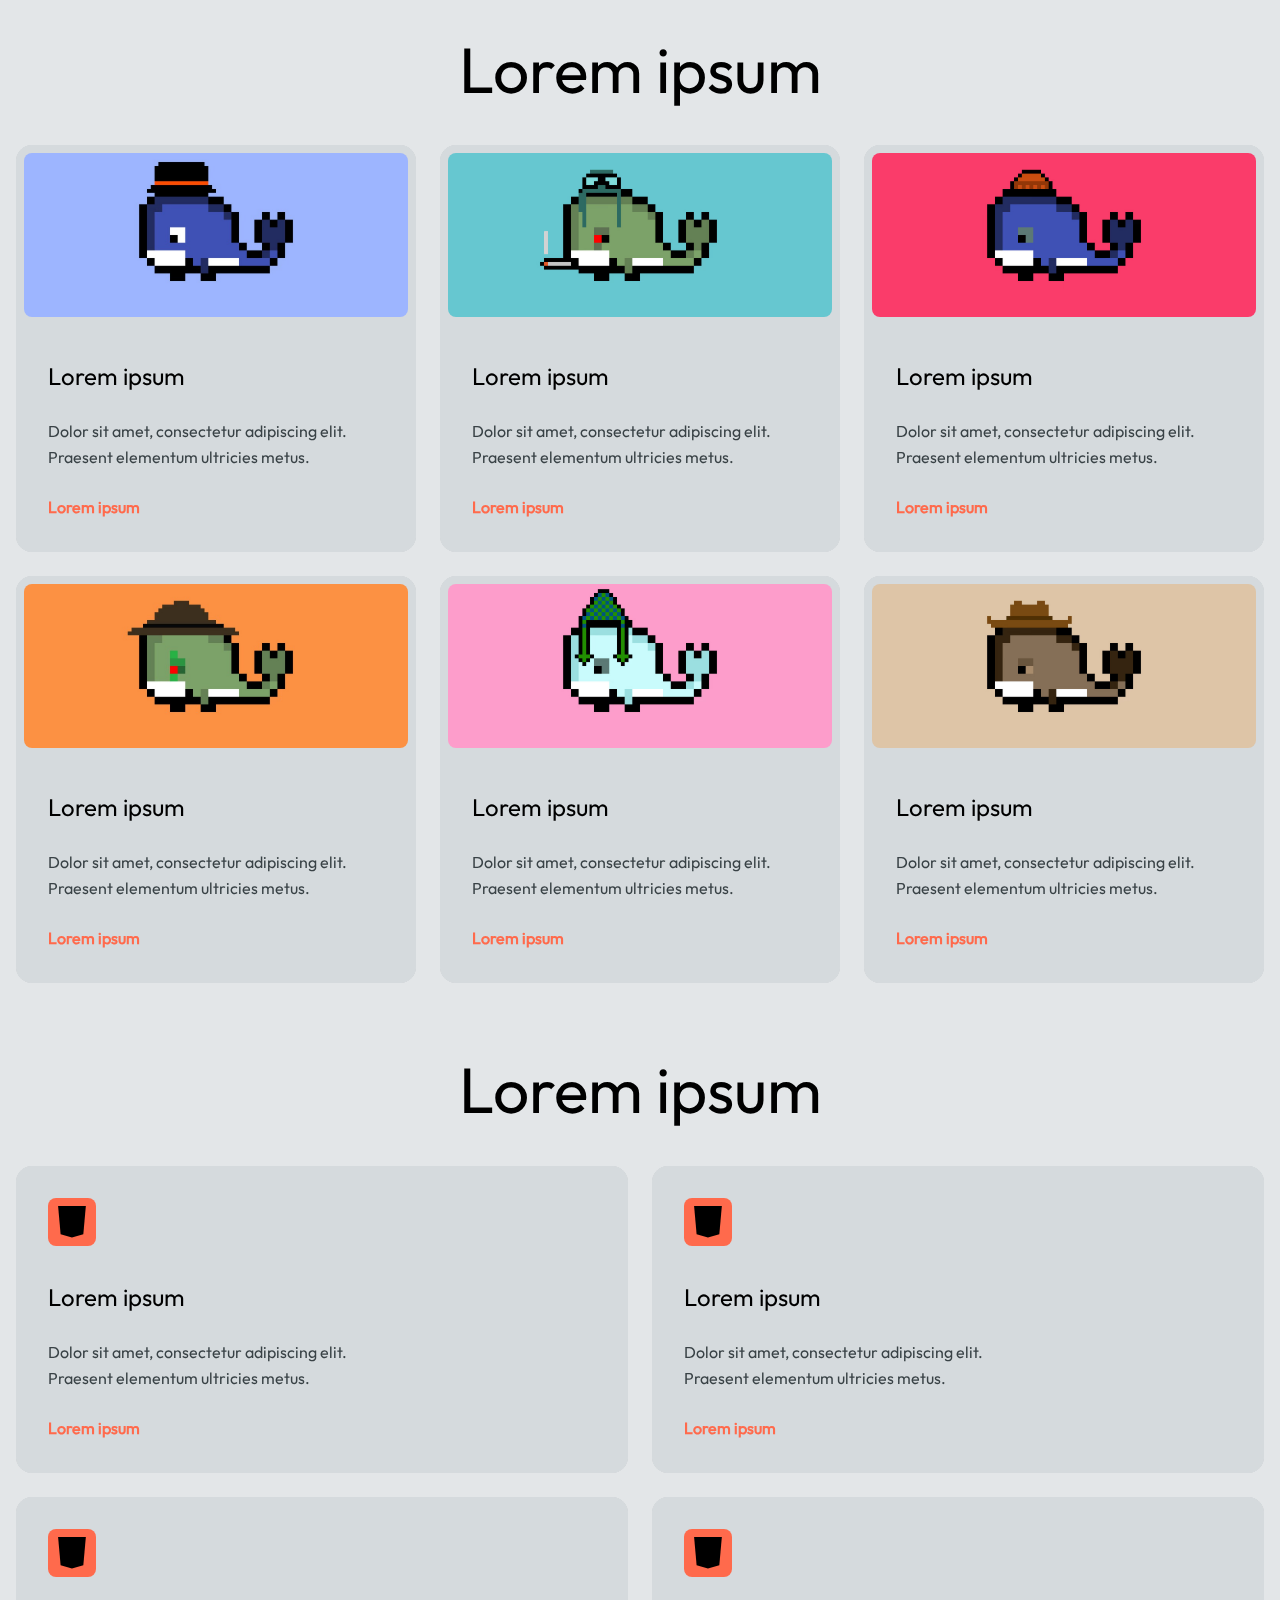
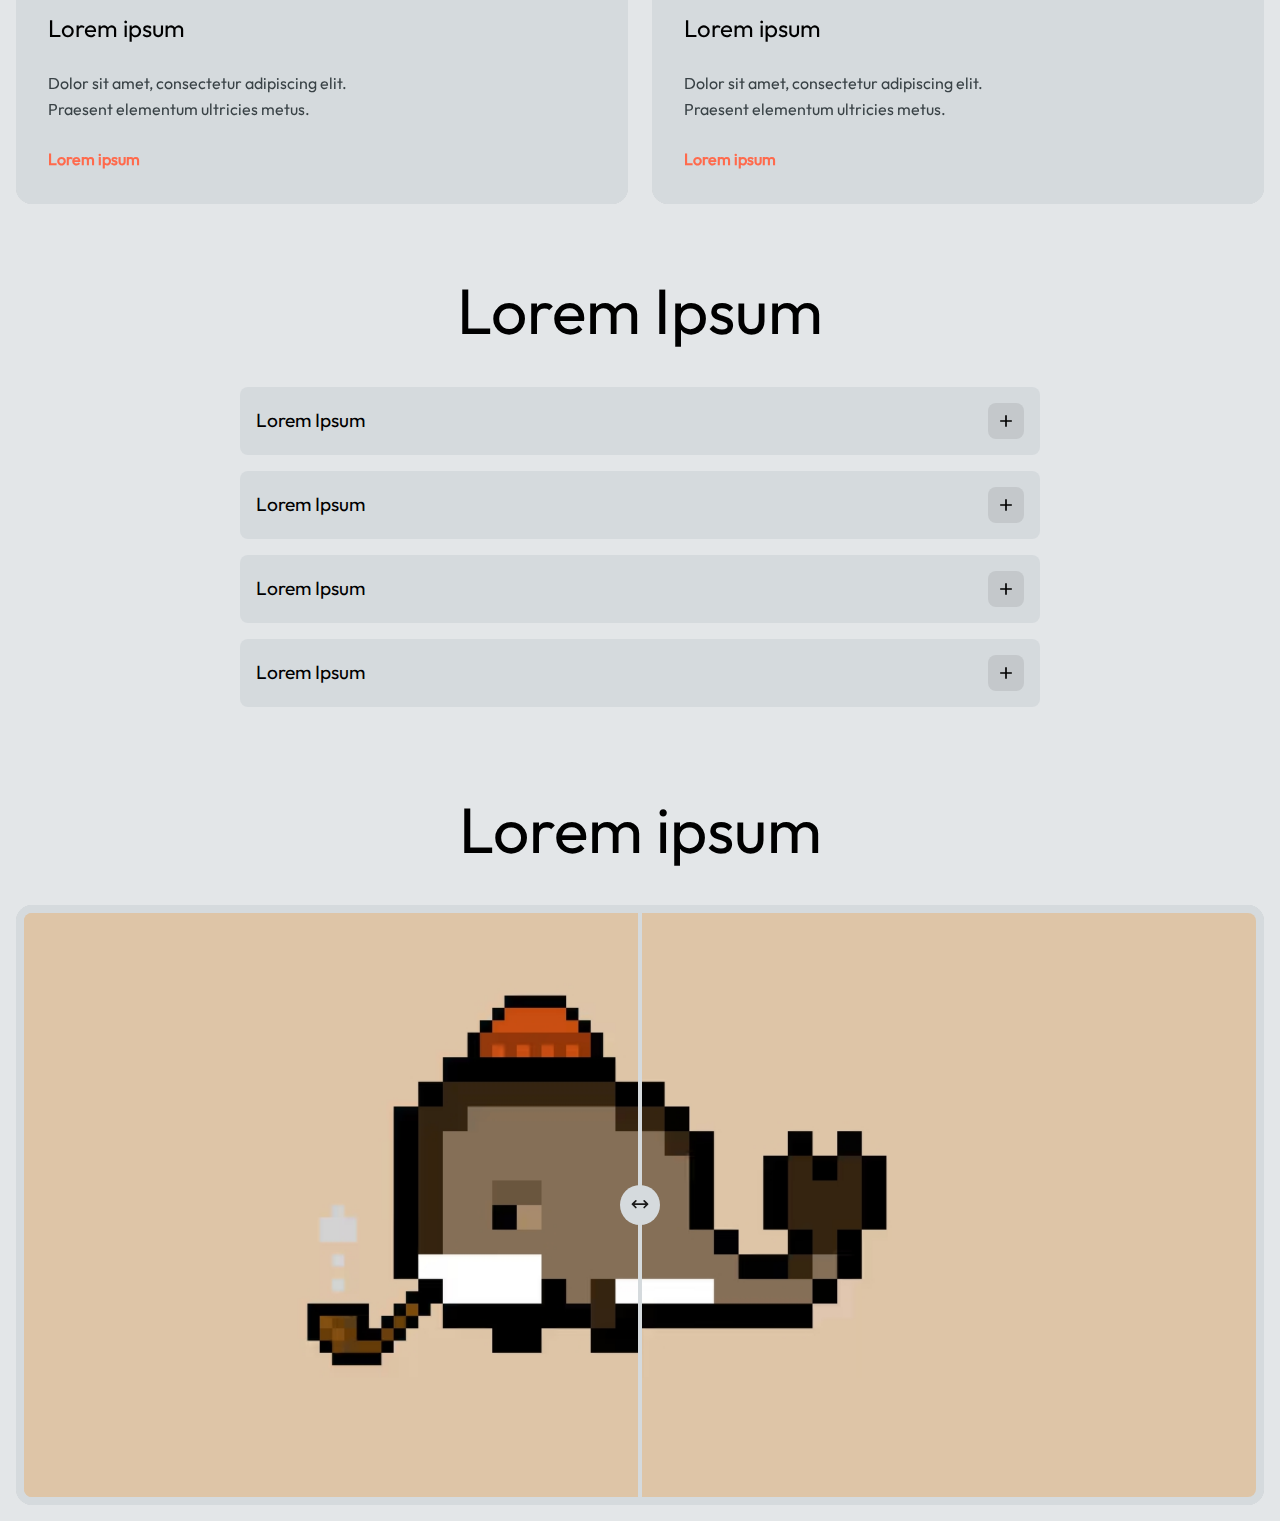
==== commit 1a86cbbb: "FEATURE - Ajout de la favicon" ====
--- a/index.html
+++ b/index.html
@@ -5,6 +5,7 @@
     <meta charset="UTF-8">
     <meta name="viewport" content="width=device-width, initial-scale=1.0">
     <title>HTML, CSS, JS Template</title>
+    <link rel="icon" type="image/x-icon" href="src/assets/images/icons/favicon.ico">
     <link rel="stylesheet" href="src/styles/global.css">
     <link rel="stylesheet" href="src/styles/components/modern-design/buttons.css">
 
--- a/src/styles/components/modern-design/buttons.css
+++ b/src/styles/components/modern-design/buttons.css
@@ -77,3 +77,23 @@
 .cta-button:hover .arrow-icon svg {
     transform: translateX(4px);
 }
+
+.ghost-button {
+    font-family: inherit;
+    cursor: pointer;
+    background: transparent;
+    color: var(--clr-primary-100);
+    border: none;
+    padding: 0.65rem 1rem;
+    font-size: 1rem;
+    border-radius: var(--border-radius-8);
+    transition: background-color 0.3s;
+    white-space: nowrap;
+    outline: none;
+    -moz-outline: none;
+    box-shadow: none;
+}
+
+.ghost-button:hover {
+    background-color: var(--clr-button-opacity);
+}
--- a/src/styles/components/modern-design/hero/style.css
+++ b/src/styles/components/modern-design/hero/style.css
@@ -5,7 +5,8 @@
     display: flex;
     justify-content: center;
     align-items: center;
-    height: 85vh;
+    height: calc(100vh - 10rem);
+    min-height: 600px;
     position: relative;
     overflow: hidden;
 }
@@ -31,8 +32,8 @@
 .hero-content {
     position: relative;
     z-index: 2;
-    max-width: 1280px;
-    padding-top: 10vh;
+    max-width: 1440px;
+    padding-top: max(4rem, calc(10vh));
     color: white;
     text-align: center;
     display: flex;
@@ -46,13 +47,13 @@
     display: flex;
     flex-direction: column;
     align-items: center;
-    margin-bottom: 1rem;
 }
 
 h1 {
     font-family: inherit;
-    font-size: clamp(2.2rem, 7vw, 5.5rem);
+    font-size: clamp(2.75rem, 7vw, 5.5rem);
     font-weight: 600;
+    text-wrap: balance;
     line-height: normal;
     margin: 0;
     background-color: var(--clr-primary-100);
@@ -68,8 +69,9 @@
 }
 
 #changing-text {
-    font-size: clamp(2.2rem, 7vw, 5.5rem);
+    font-size: clamp(2.75rem, 7vw, 5.5rem);
     font-weight: 600;
+    text-wrap: balance;
     line-height: normal;
     background-color: var(--clr-accent-color);
     background-clip: text;
@@ -81,9 +83,10 @@
 }
 
 .hero-content p {
-    color: var(--clr-primary-100);
-    font-size: clamp(1.2rem, 3vw, 1.75rem);
+    color: var(--clr-primary-75);
+    font-size: clamp(1.25rem, 3vw, 1.5rem);
     font-weight: 200;
+    text-wrap: balance;
     margin: 0 10rem 3rem 10rem;
 }
 
@@ -95,7 +98,7 @@
 }
 
 .cta-container .cta-button {
-    padding: 0.75rem 3rem;
+    padding: 0.75rem 2rem;
     font-size: 1.25rem;
 }
 
@@ -110,17 +113,21 @@
     margin-top: 4px;
 }
 
-@media (max-width: 768px) {
+@media (max-width: 1024px) {
     .hero::before {
         left: -300%;
         right: -300%;
     }
 
+    .hero {
+        height: 70vh;
+    }
+
     .hero-content {
-        padding-top: 4rem;
+        padding-top: 5rem;
     }
 
     .hero-content p {
-        margin: 0 0 3rem;
+        margin: 0 0.5rem 1.5rem;
     }
 }
--- a/src/styles/components/modern-design/nav/style.css
+++ b/src/styles/components/modern-design/nav/style.css
@@ -5,12 +5,38 @@
     top: 0;
     left: 0;
     right: 0;
+    width: 100%;
     padding: 1rem 0;
     z-index: 101;
+}
+
+.nav-inner-container {
+    max-width: 1440px;
+    margin: 0 auto;
+    padding: 0 1rem;
     width: 100%;
 }
 
-nav::before {
+.nav-container {
+    width: 100%;
+    margin: 0 auto;
+    padding: 0;
+    display: flex;
+    align-items: center;
+    justify-content: flex-start;
+    position: relative;
+    z-index: 1;
+}
+
+nav::before,
+.mobile-menu::before,
+.dropdown-container {
+    backdrop-filter: blur(200px);
+    -webkit-backdrop-filter: blur(200px);
+}
+
+nav::before,
+.mobile-menu::before {
     content: "";
     position: absolute;
     top: 0;
@@ -18,62 +44,46 @@
     right: 0;
     bottom: 0;
     z-index: -1;
-}
-
-nav::before,
-.mobile-menu::before,
-.dropdown-container {
-    backdrop-filter: blur(200px);
-    -webkit-backdrop-filter: blur(200px);
-}
-
-nav::before,
-.mobile-menu::before {
     background-color: var(--clr-nav-blur-background);
 }
 
-.dropdown-container {
-    background-color: var(--clr-nav-dropdown-blur-background);
-    border: 1px solid var(--clr-primary-25);
-}
-
-.nav-inner-container {
-    max-width: 1440px;
-    margin: 0 auto;
-    padding: 0 1rem;
+.logo {
+    display: flex;
+    align-items: center;
+    gap: 1rem;
+    text-decoration: none;
+}
+
+.logo-svg {
+    height: 36px;
+    width: auto;
+}
+
+.logo-title {
+    font-size: 1.5rem;
+    color: var(--clr-primary-100);
+    margin-bottom: 4px;
+}
+
+.desktop-nav {
+    display: flex;
+    align-items: center;
+    margin-left: 2rem;
+}
+
+.nav-group {
+    position: relative;
+}
+
+.nav-bridge {
+    position: absolute;
+    top: 100%;
+    left: 0;
     width: 100%;
-}
-
-.mobile-menu {
-    display: none;
-}
-
-.ghost-button,
-.mobile-ghost-button,
-.mobile-primary-button,
-.burger-menu-btn,
-.dropdown-item,
-.mobile-nav-button {
-    font-family: inherit;
-    cursor: pointer;
-}
-
-.ghost-button {
+    height: 28px;
     background: transparent;
-    color: var(--clr-primary-100);
-    border: none;
-    padding: 0.65rem 1rem;
-    font-size: 1rem;
-    border-radius: var(--border-radius-8);
-    transition: background-color 0.3s;
-    white-space: nowrap;
-    outline: none;
-    -moz-outline: none;
-    box-shadow: none;
-}
-
-.ghost-button:hover {
-    background-color: var(--clr-button-opacity);
+    z-index: 101;
+    pointer-events: none;
 }
 
 .cta-buttons {
@@ -121,6 +131,8 @@
 
 .mobile-primary-button,
 .mobile-ghost-button {
+    font-family: inherit;
+    cursor: pointer;
     padding: 0.75rem 1rem;
     font-size: 1rem;
 }
@@ -133,74 +145,13 @@
     text-decoration: none;
 }
 
-.nav-container {
-    width: 100%;
-    margin: 0 auto;
-    padding: 0;
-    display: flex;
-    align-items: center;
-    justify-content: flex-start;
-    position: relative;
-    z-index: 1;
-}
-
-.logo {
-    display: flex;
-    align-items: center;
-    gap: 1rem;
-    text-decoration: none;
-}
-
-.logo-svg {
-    height: 36px;
-    width: auto;
-}
-
-.logo-title {
-    font-size: 1.5rem;
-    color: var(--clr-primary-100);
-    margin-bottom: 4px;
-}
-
-.desktop-nav {
-    display: flex;
-    align-items: center;
-    margin-left: 2rem;
-}
-
-.nav-group {
-    position: relative;
-}
-
-.nav-bridge {
-    position: absolute;
-    top: 100%;
-    left: 0;
-    width: 100%;
-    height: 30px;
-    background: transparent;
-    z-index: 101;
-    pointer-events: none;
-}
-
-.nav-group:hover .nav-bridge,
-.dropdown-container:hover ~ .nav-bridge {
-    pointer-events: auto;
-}
-
-.nav-group:hover .dropdown-container,
-.dropdown-container:hover {
-    opacity: 1;
-    visibility: visible;
-    transform: translateY(0) scale(1);
-    pointer-events: auto;
-}
-
 .dropdown-container {
     position: absolute;
     left: 0;
-    top: calc(100% + 30px);
+    top: calc(100% + 28px);
     z-index: 102;
+    background-color: var(--clr-nav-dropdown-blur-background);
+    border: 1px solid var(--clr-primary-25);
     border-radius: var(--border-radius-12);
     opacity: 0;
     visibility: hidden;
@@ -214,28 +165,43 @@
     will-change: transform, opacity;
 }
 
-#large-dropdown-container .dropdown-container {
-    width: 36rem;
+#small-dropdown-container .dropdown-container {
+    width: 16rem;
 }
 
 #medium-dropdown-container .dropdown-container {
     width: 24rem;
 }
 
-#small-dropdown-container .dropdown-container {
-    width: 16rem;
-}
-
-.nav-group.open .dropdown-container {
-    opacity: 1;
-    visibility: visible;
-    transform: translateY(0) scale(1);
-    pointer-events: auto;
-}
-
-.dropdown-content {
+#large-dropdown-container .dropdown-container {
+    width: 24rem;
+    transition: width 0.3s ease, opacity 0.5s cubic-bezier(0.16, 1, 0.3, 1),
+        visibility 0.5s cubic-bezier(0.16, 1, 0.3, 1),
+        transform 0.5s cubic-bezier(0.16, 1, 0.3, 1);
+}
+
+#large-dropdown-container:has(.dropdown-item-with-sub:hover)
+    .dropdown-container,
+#large-dropdown-container:has(.sub-dropdown-container:hover)
+    .dropdown-container {
+    width: 40rem;
+}
+
+#large-dropdown-container .dropdown-content {
+    width: 24rem;
+    box-sizing: border-box;
     position: relative;
+}
+
+.dropdown-content,
+.sub-dropdown-content {
+    border-radius: var(--border-radius-8);
     padding: 0.5rem;
+    display: flex;
+    flex-direction: column;
+    gap: 0;
+    height: 100%;
+    width: 100%;
 }
 
 .dropdown-item {
@@ -245,6 +211,8 @@
     color: var(--clr-primary-100);
     position: relative;
     overflow: hidden;
+    font-family: inherit;
+    cursor: pointer;
 }
 
 .dropdown-content .dropdown-item {
@@ -255,12 +223,6 @@
     opacity: 0;
     transform: translateY(10px);
     transition: opacity 0.4s ease, transform 0.4s ease;
-}
-
-.nav-group:hover .dropdown-content .dropdown-item {
-    opacity: 1;
-    transform: translateY(0);
-    transition-delay: calc(0.05s * var(--item-index, 0));
 }
 
 .dropdown-content .dropdown-item:last-child {
@@ -281,20 +243,6 @@
     z-index: -1;
 }
 
-.dropdown-content .dropdown-item:hover::before {
-    opacity: 1;
-}
-
-.dropdown-content .dropdown-item:hover {
-    transform: translateY(-2px);
-}
-
-.mobile-dropdown .dropdown-item {
-    margin-left: 1rem;
-    padding: 1rem 0;
-    position: relative;
-}
-
 .dropdown-item .item-title {
     font-size: 1rem;
 }
@@ -305,6 +253,172 @@
     margin-top: 0.25rem;
 }
 
+.dropdown-item-with-sub {
+    position: static;
+    height: 100%;
+}
+
+.dropdown-item-with-sub::after {
+    content: "";
+    display: block;
+    width: 100%;
+    height: 1px;
+}
+
+.dropdown-item-with-sub:last-child::after {
+    display: none;
+}
+
+.sub-dropdown-container {
+    position: absolute;
+    top: 0;
+    left: 24rem;
+    opacity: 0;
+    visibility: hidden;
+    width: 16rem;
+    z-index: 10;
+    height: 100%;
+    transition: opacity 0.2s ease, visibility 0s linear 0.2s;
+}
+
+.sub-dropdown-container::before {
+    content: "";
+    position: absolute;
+    top: 0;
+    left: -30px;
+    width: 30px;
+    height: 100%;
+    background-color: transparent;
+}
+
+.sub-dropdown-item {
+    display: flex;
+    flex-direction: column;
+    text-decoration: none;
+    color: var(--clr-primary-100);
+    position: relative;
+    overflow: hidden;
+    opacity: 0;
+    transform: translateY(10px);
+    transition: opacity 0.4s ease, transform 0.4s ease,
+        background-color 0.2s ease-out;
+}
+
+.sub-dropdown-content .sub-dropdown-item {
+    margin-bottom: 0.5rem;
+    font-size: 1rem;
+    padding: 0.5rem;
+    border-radius: var(--border-radius-8);
+}
+
+.sub-dropdown-content .sub-dropdown-item:last-child {
+    margin-bottom: 0;
+}
+
+.sub-dropdown-item span,
+.sub-dropdown-item a {
+    white-space: nowrap;
+    display: inline-block;
+}
+
+.sub-dropdown-item::before {
+    content: "";
+    position: absolute;
+    top: 0;
+    left: 0;
+    right: 0;
+    bottom: 0;
+    background-color: var(--clr-button-opacity);
+    opacity: 0;
+    transition: opacity 0.2s ease-out;
+    border-radius: var(--border-radius-8);
+    z-index: -1;
+}
+
+.sub-dropdown-item:hover::before {
+    opacity: 1;
+}
+
+.sub-dropdown-item:hover {
+    transform: translateY(-2px);
+}
+
+.item-wrapper {
+    position: relative;
+    display: flex;
+    width: 100%;
+}
+
+.item-main-content {
+    width: 95%;
+    display: flex;
+    flex-direction: column;
+}
+
+.chevron-right {
+    position: absolute;
+    top: 0;
+    right: 0;
+    font-size: 0.85em;
+}
+
+.has-sub-items:not(:has(.item-description)) .chevron-right {
+    top: 50%;
+    transform: translateY(-50%);
+}
+
+.nav-group:hover .nav-bridge,
+.dropdown-container:hover ~ .nav-bridge {
+    pointer-events: auto;
+}
+
+.nav-group:hover .dropdown-container,
+.dropdown-container:hover,
+.dropdown-item-with-sub:hover .sub-dropdown-container,
+.sub-dropdown-container:hover {
+    opacity: 1;
+    visibility: visible;
+    transform: translateY(0) scale(1);
+    pointer-events: auto;
+    transition: none;
+}
+
+.dropdown-item-with-sub:hover > .dropdown-item,
+.sub-dropdown-container:hover ~ .dropdown-item {
+    opacity: 1;
+    visibility: visible;
+    transform: translateY(0) scale(1);
+    pointer-events: auto;
+}
+
+.nav-group:hover .dropdown-content .dropdown-item {
+    opacity: 1;
+    transform: translateY(0);
+    transition-delay: calc(0.05s * var(--item-index, 0));
+}
+
+.dropdown-item-with-sub:hover .sub-dropdown-content .sub-dropdown-item,
+.sub-dropdown-container:hover .sub-dropdown-content .sub-dropdown-item {
+    opacity: 1;
+    transform: translateY(0);
+    transition-delay: calc(0.05s * var(--item-index, 0));
+}
+
+.dropdown-content .dropdown-item:hover::before {
+    opacity: 1;
+}
+
+.dropdown-content .dropdown-item:hover {
+    transform: translateY(-2px);
+}
+
+.nav-group.open .dropdown-container {
+    opacity: 1;
+    visibility: visible;
+    transform: translateY(0) scale(1);
+    pointer-events: auto;
+}
+
 #medium-dropdown-container .dropdown-item .item-description,
 .mobile-dropdown.medium .dropdown-item .item-description {
     color: var(--clr-primary-75);
@@ -312,8 +426,7 @@
 
 #medium-dropdown-container .dropdown-item:last-child .item-title,
 #medium-dropdown-container .dropdown-item:last-child .item-description,
-.mobile-dropdown.medium .dropdown-item:last-child .item-title,
-.mobile-dropdown.medium .dropdown-item:last-child .item-description {
+.mobile-dropdown.medium .dropdown-item:last-child .item-title {
     color: var(--clr-primary-100);
     font-size: 1rem;
 }
@@ -325,8 +438,20 @@
     color: var(--clr-primary-100);
 }
 
+.mobile-menu {
+    display: none;
+}
+
 .burger-menu-btn {
     display: none;
+    font-family: inherit;
+    cursor: pointer;
+}
+
+.mobile-dropdown .dropdown-item {
+    margin-left: 1rem;
+    padding: 1rem 0;
+    position: relative;
 }
 
 @keyframes fadeInUp {
@@ -529,6 +654,19 @@
         padding: 0.5rem 0;
     }
 
+    .item-main-content {
+        width: 100%;
+    }
+
+    .chevron-right {
+        display: none;
+    }
+
+    .mobile-sub-items,
+    .mobile-sub-button {
+        display: none;
+    }
+
     .mobile-cta {
         margin-top: 2rem;
         display: flex;
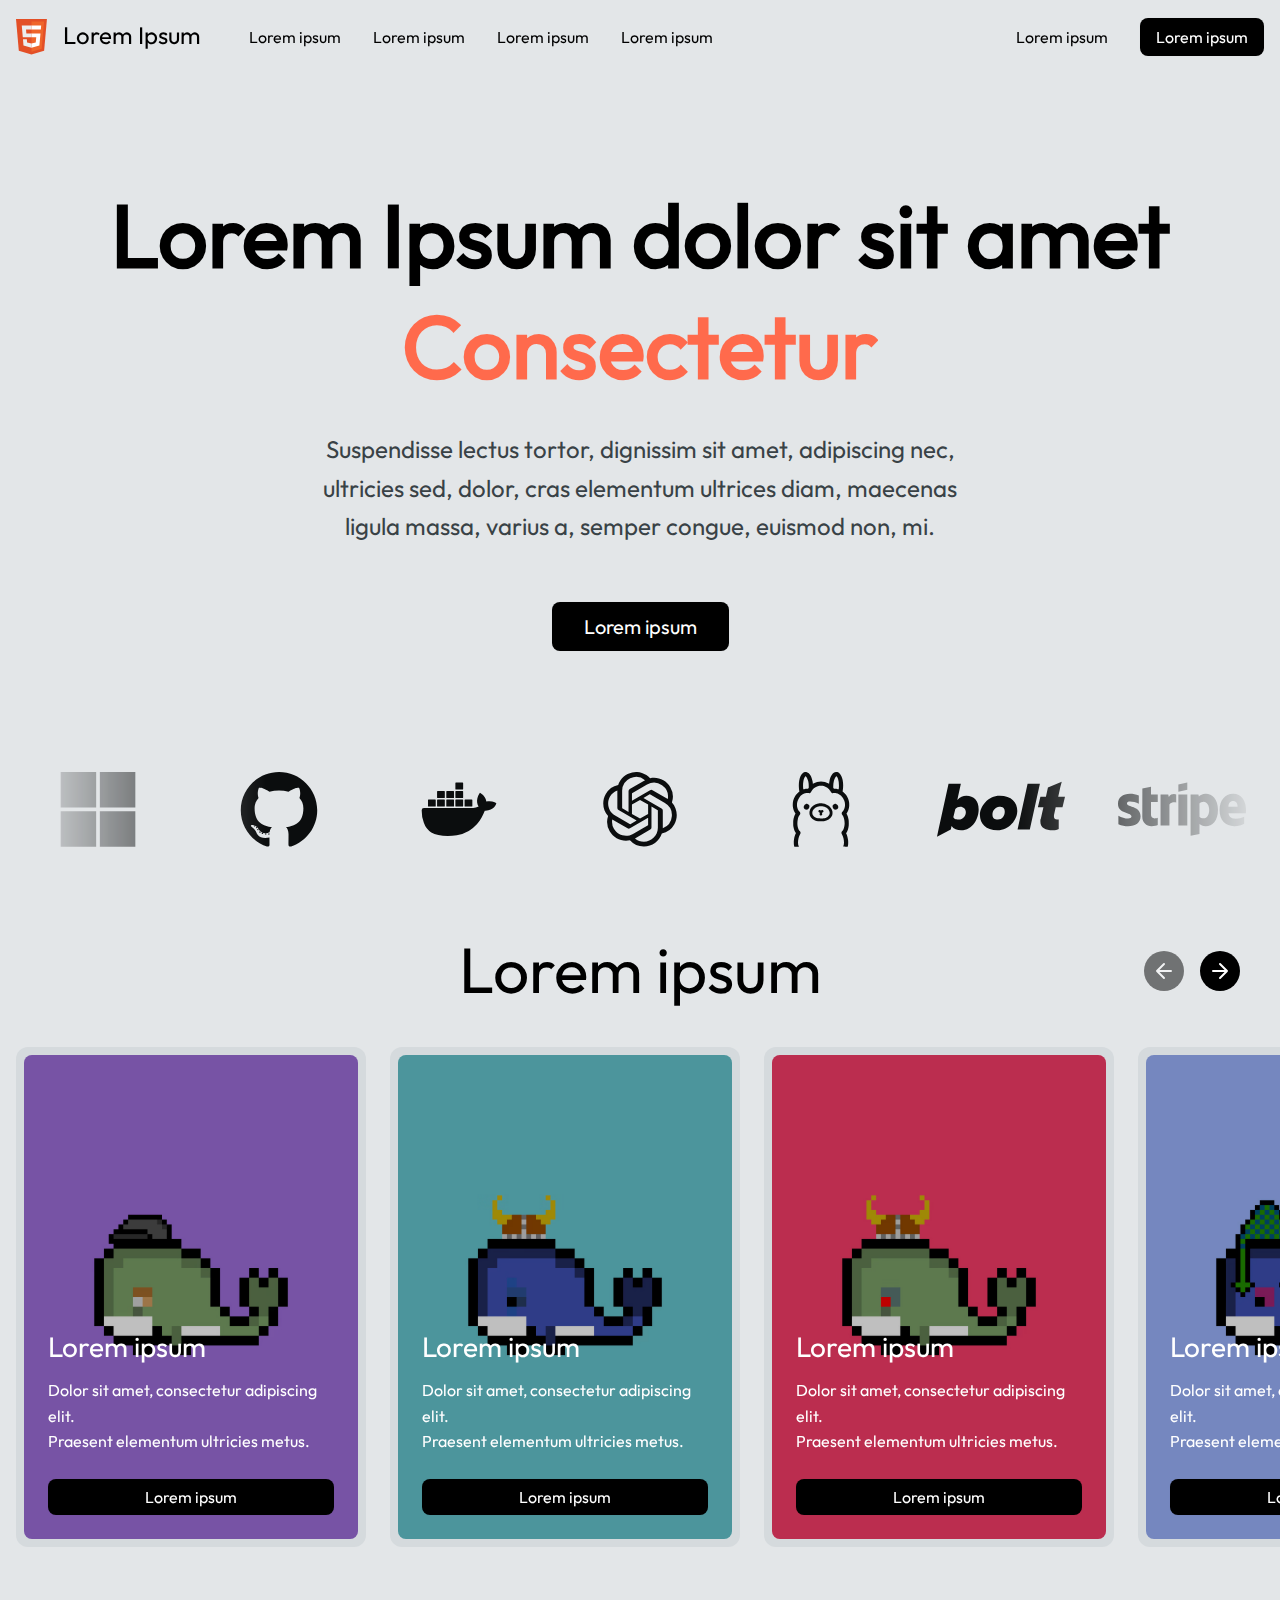
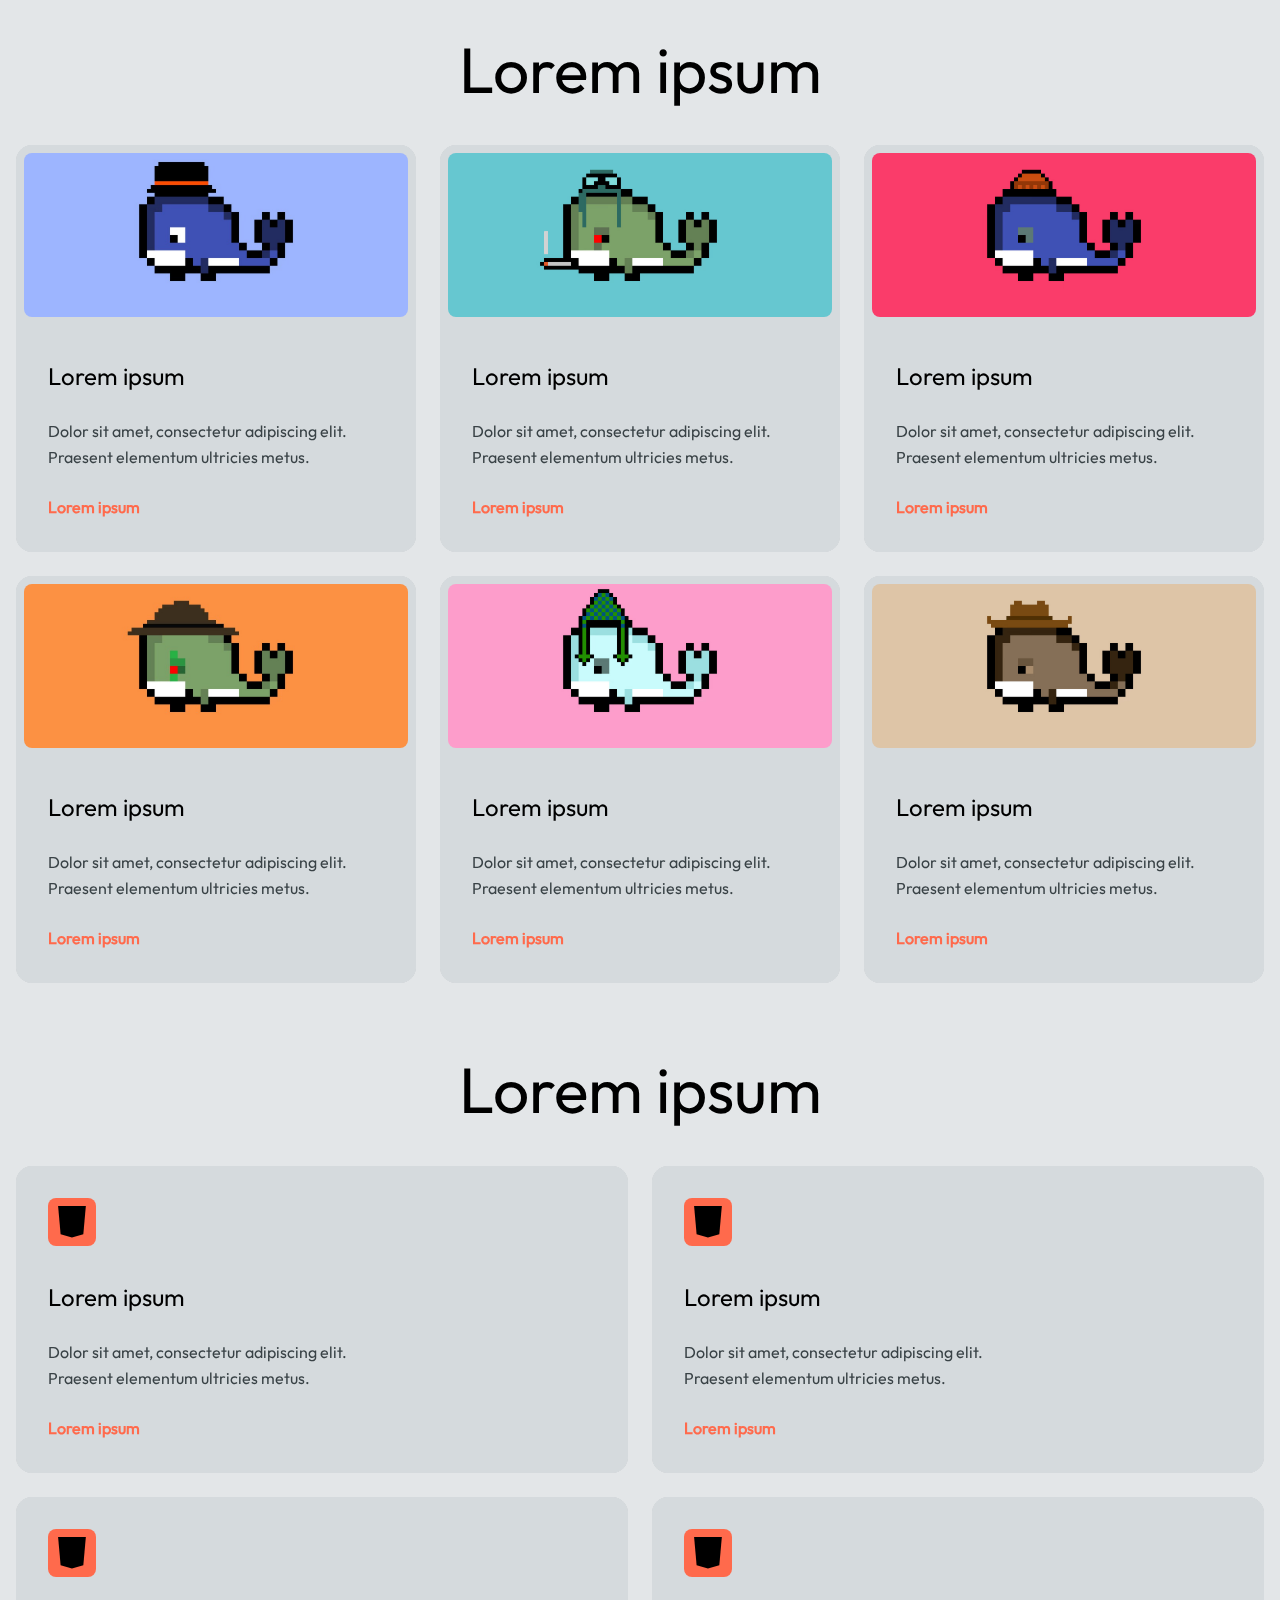
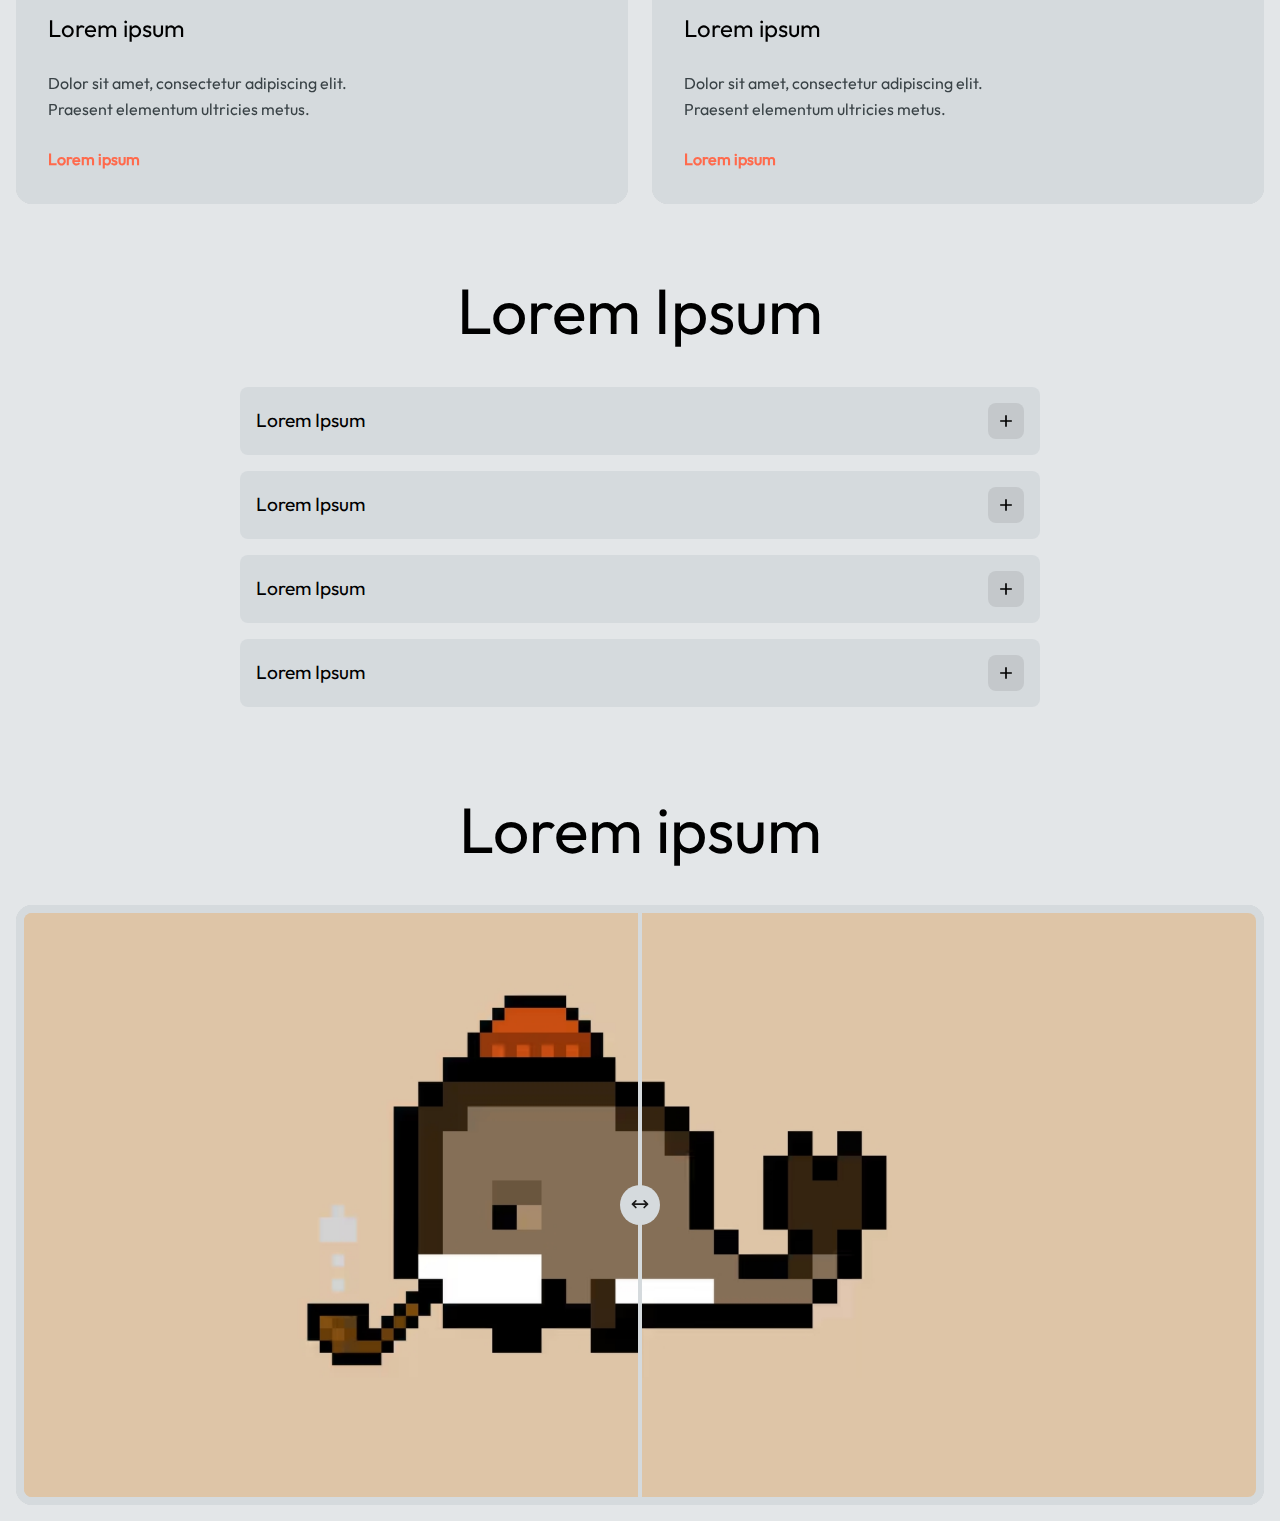
==== commit 1257744f: "MAINT - Ajustement du nom du composant de la hero section" ====
--- a/index.html
+++ b/index.html
@@ -15,7 +15,7 @@
     <link rel="stylesheet" href="src/styles/components/modern-design/cards/logo/style.css">
     <link rel="stylesheet" href="src/styles/components/modern-design/carousel/full-image/style.css">
     <link rel="stylesheet" href="src/styles/components/modern-design/faq/style.css">
-    <link rel="stylesheet" href="src/styles/components/modern-design/hero/style.css">
+    <link rel="stylesheet" href="src/styles/components/modern-design/hero-changing-text/style.css">
     <link rel="stylesheet" href="src/styles/components/modern-design/image-comparison-slider/style.css">
     <link rel="stylesheet" href="src/styles/components/modern-design/nav/style.css">
 </head>
@@ -23,7 +23,7 @@
 <body>
     <main>
         <nav-component></nav-component>
-        <hero-section></hero-section>
+        <hero-changing-text></hero-changing-text>
         <auto-scroll-brand-logo></auto-scroll-brand-logo>
         <carousel-full-image></carousel-full-image>
         <cards-half-image></cards-half-image>
@@ -48,7 +48,7 @@
     <script src="src/scripts/generation/modern-design/cards/flat-cards/logo/componentGeneration.js"></script>
     <script src="src/scripts/generation/modern-design/carousel/full-image/componentGeneration.js"></script>
     <script src="src/scripts/generation/modern-design/faq/componentGeneration.js"></script>
-    <script src="src/scripts/generation/modern-design/hero/componentGeneration.js"></script>
+    <script src="src/scripts/generation/modern-design/hero-changing-text/componentGeneration.js"></script>
     <script src="src/scripts/generation/modern-design/image-comparison-slider/componentGeneration.js"></script>
     <script src="src/scripts/generation/modern-design/nav/componentGeneration.js"></script>
 </body>
--- a/src/styles/components/modern-design/hero-changing-text/style.css
+++ b/src/styles/components/modern-design/hero-changing-text/style.css
@@ -0,0 +1,133 @@
+@import url("../../../global.css");
+@import url("../buttons.css");
+
+.hero {
+    display: flex;
+    justify-content: center;
+    align-items: center;
+    height: calc(100vh - 10rem);
+    min-height: 600px;
+    position: relative;
+    overflow: hidden;
+}
+
+.hero::before {
+    content: "";
+    position: absolute;
+    top: -20%;
+    left: -150%;
+    right: -150%;
+    bottom: -50%;
+    /* background: radial-gradient(
+        ellipse at top,
+        hsl(280, 100%, 100%) 0%,
+        hsl(270, 90%, 90%) 10%,
+        hsl(260, 80%, 35%) 25%,
+        hsl(250, 70%, 30%) 30%,
+        var(--clr-primary-5) 50%
+    ); */
+    z-index: 0;
+}
+
+.hero-content {
+    position: relative;
+    z-index: 2;
+    max-width: 1440px;
+    padding-top: max(4rem, calc(10vh));
+    color: white;
+    text-align: center;
+    display: flex;
+    flex-direction: column;
+    align-items: center;
+    justify-content: center;
+    gap: 8px;
+}
+
+.title-container {
+    display: flex;
+    flex-direction: column;
+    align-items: center;
+}
+
+h1 {
+    font-family: inherit;
+    font-size: clamp(2.75rem, 7vw, 5.5rem);
+    font-weight: 600;
+    text-wrap: balance;
+    line-height: normal;
+    margin: 0;
+    background-color: var(--clr-primary-100);
+    /* background: linear-gradient(
+        90deg,
+        hsl(270, 100%, 90%),
+        hsl(270, 100%, 100%)
+    ); */
+    background-clip: text;
+    -webkit-background-clip: text;
+    -webkit-text-fill-color: transparent;
+    text-align: center;
+}
+
+#changing-text {
+    font-size: clamp(2.75rem, 7vw, 5.5rem);
+    font-weight: 600;
+    text-wrap: balance;
+    line-height: normal;
+    background-color: var(--clr-accent-color);
+    background-clip: text;
+    -webkit-background-clip: text;
+    -webkit-text-fill-color: transparent;
+    transition: opacity 0.5s ease-in-out;
+    text-align: center;
+    min-height: 1.5em;
+}
+
+.hero-content p {
+    color: var(--clr-primary-75);
+    font-size: clamp(1.25rem, 3vw, 1.5rem);
+    font-weight: 200;
+    text-wrap: balance;
+    margin: 0 10rem 3rem 10rem;
+}
+
+.cta-container {
+    display: flex;
+    gap: 32px;
+    justify-content: center;
+    flex-wrap: wrap;
+}
+
+.cta-container .cta-button {
+    padding: 0.75rem 2rem;
+    font-size: 1.25rem;
+}
+
+.cta-container .cta-button p {
+    color: var(--clr-primary-0);
+    margin: 0;
+    font-size: 1.25rem;
+    font-weight: normal;
+}
+
+.cta-button .arrow-icon {
+    margin-top: 4px;
+}
+
+@media (max-width: 1024px) {
+    .hero::before {
+        left: -300%;
+        right: -300%;
+    }
+
+    .hero {
+        height: 70vh;
+    }
+
+    .hero-content {
+        padding-top: 5rem;
+    }
+
+    .hero-content p {
+        margin: 0 0.5rem 1.5rem;
+    }
+}
--- a/src/styles/components/modern-design/nav/style.css
+++ b/src/styles/components/modern-design/nav/style.css
@@ -284,11 +284,23 @@
 .sub-dropdown-container::before {
     content: "";
     position: absolute;
+    top: 2.5%;
+    left: 0;
+    width: 1px;
+    height: 95%;
+    background-color: var(--clr-primary-25);
+    z-index: 10;
+}
+
+.sub-dropdown-container::after {
+    content: "";
+    position: absolute;
     top: 0;
-    left: -30px;
+    left: 0;
     width: 30px;
     height: 100%;
     background-color: transparent;
+    z-index: 9;
 }
 
 .sub-dropdown-item {
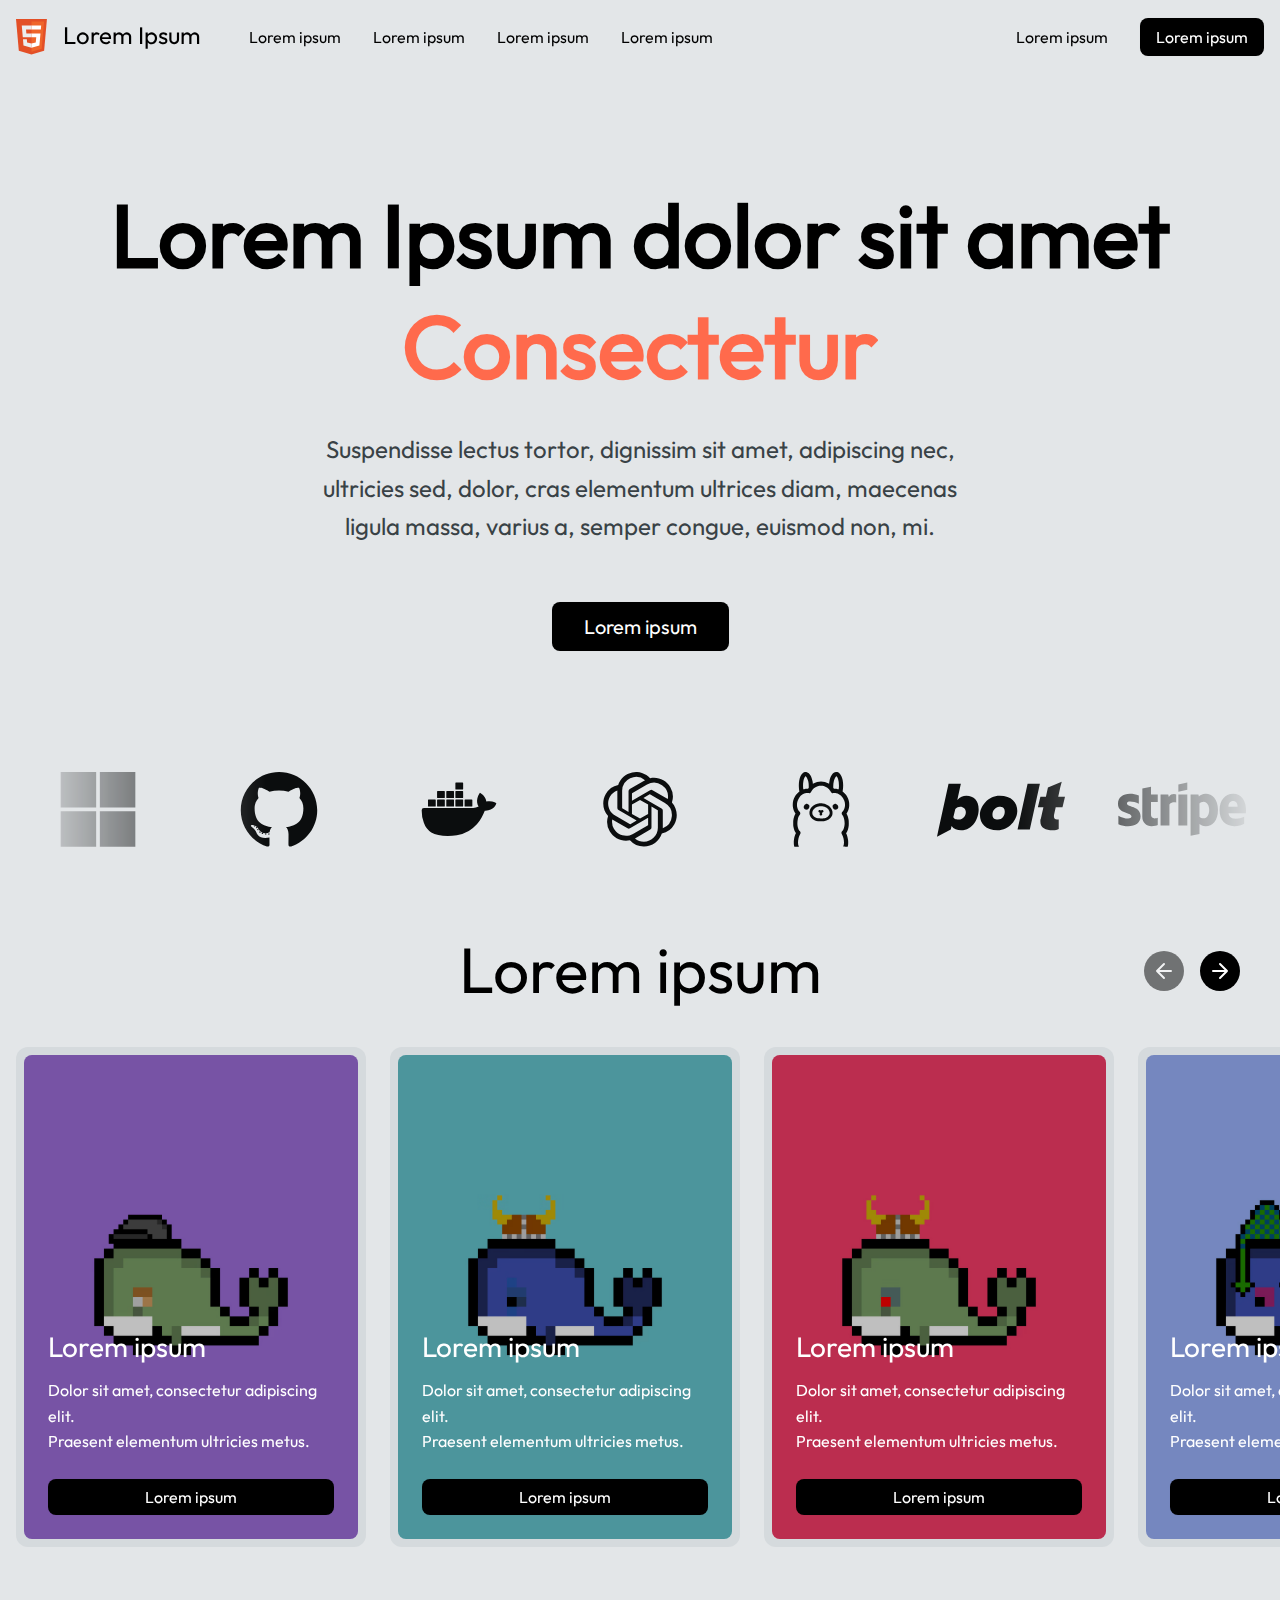
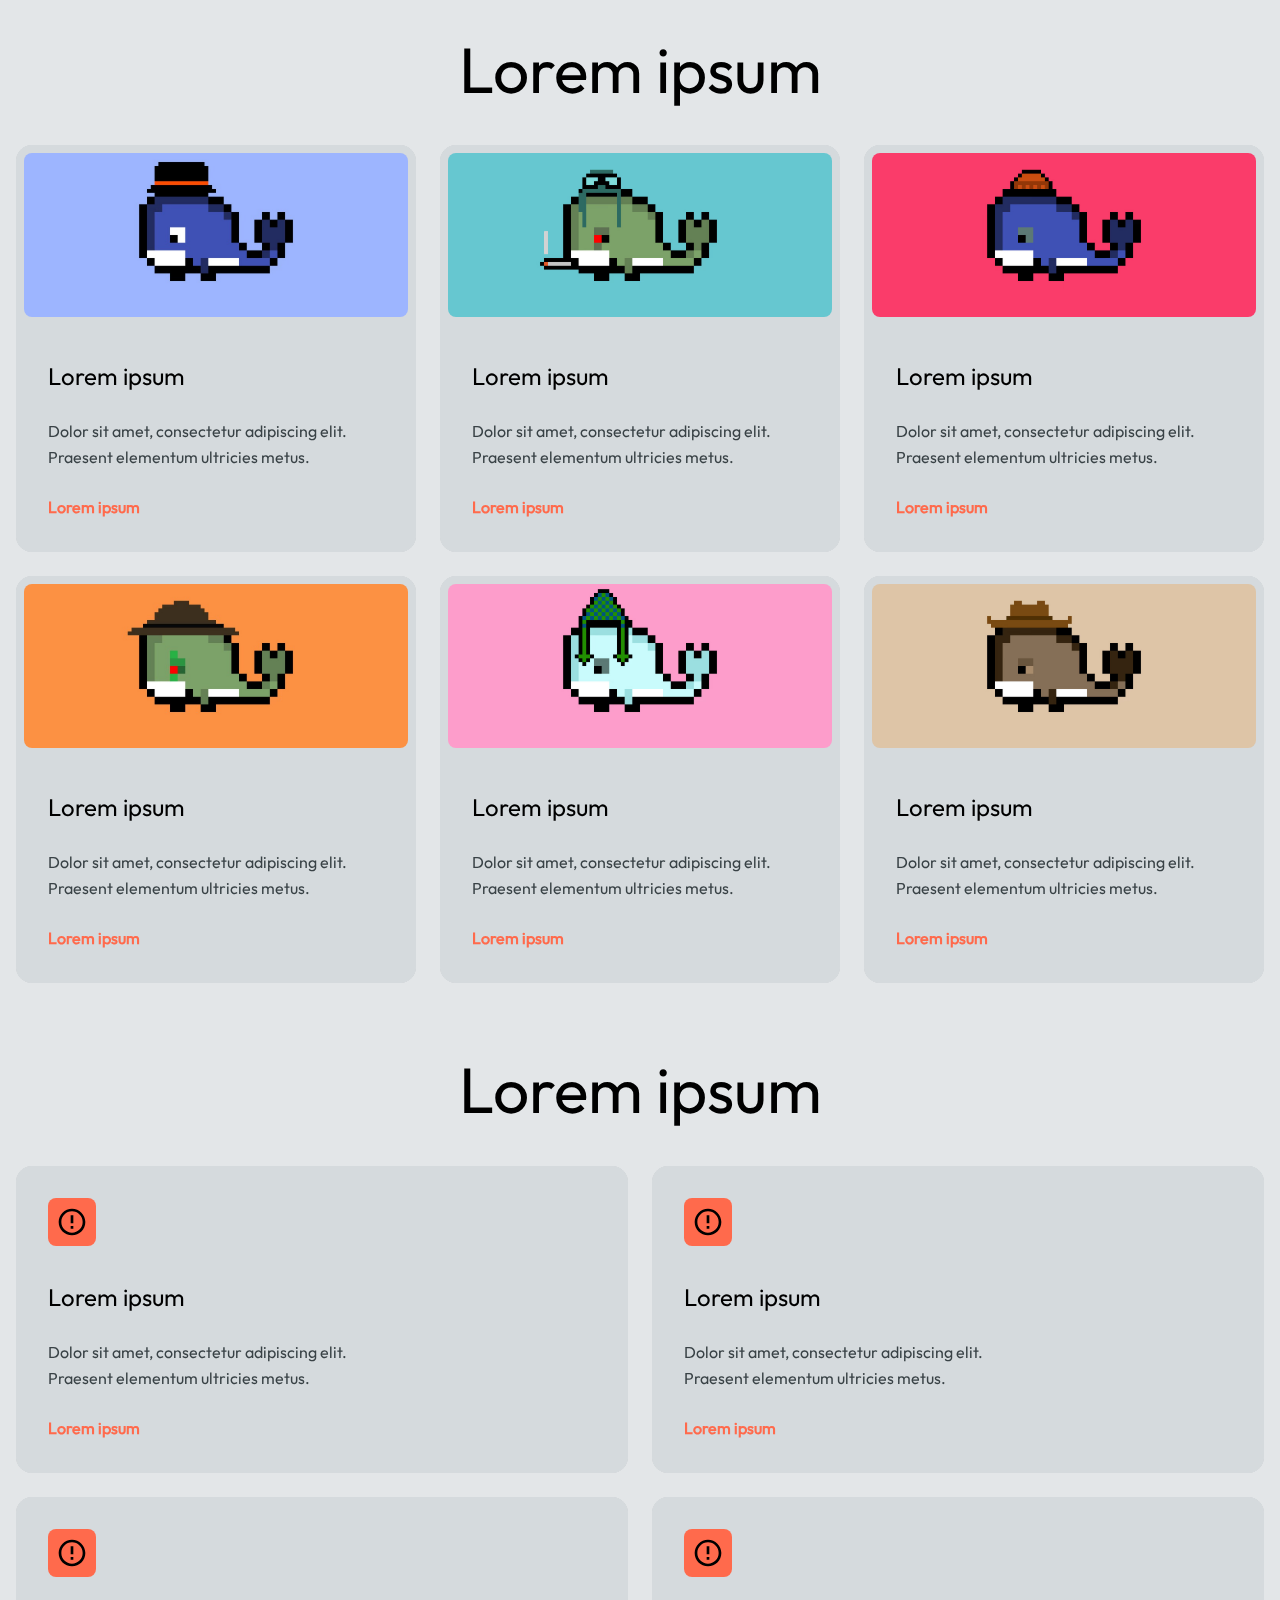
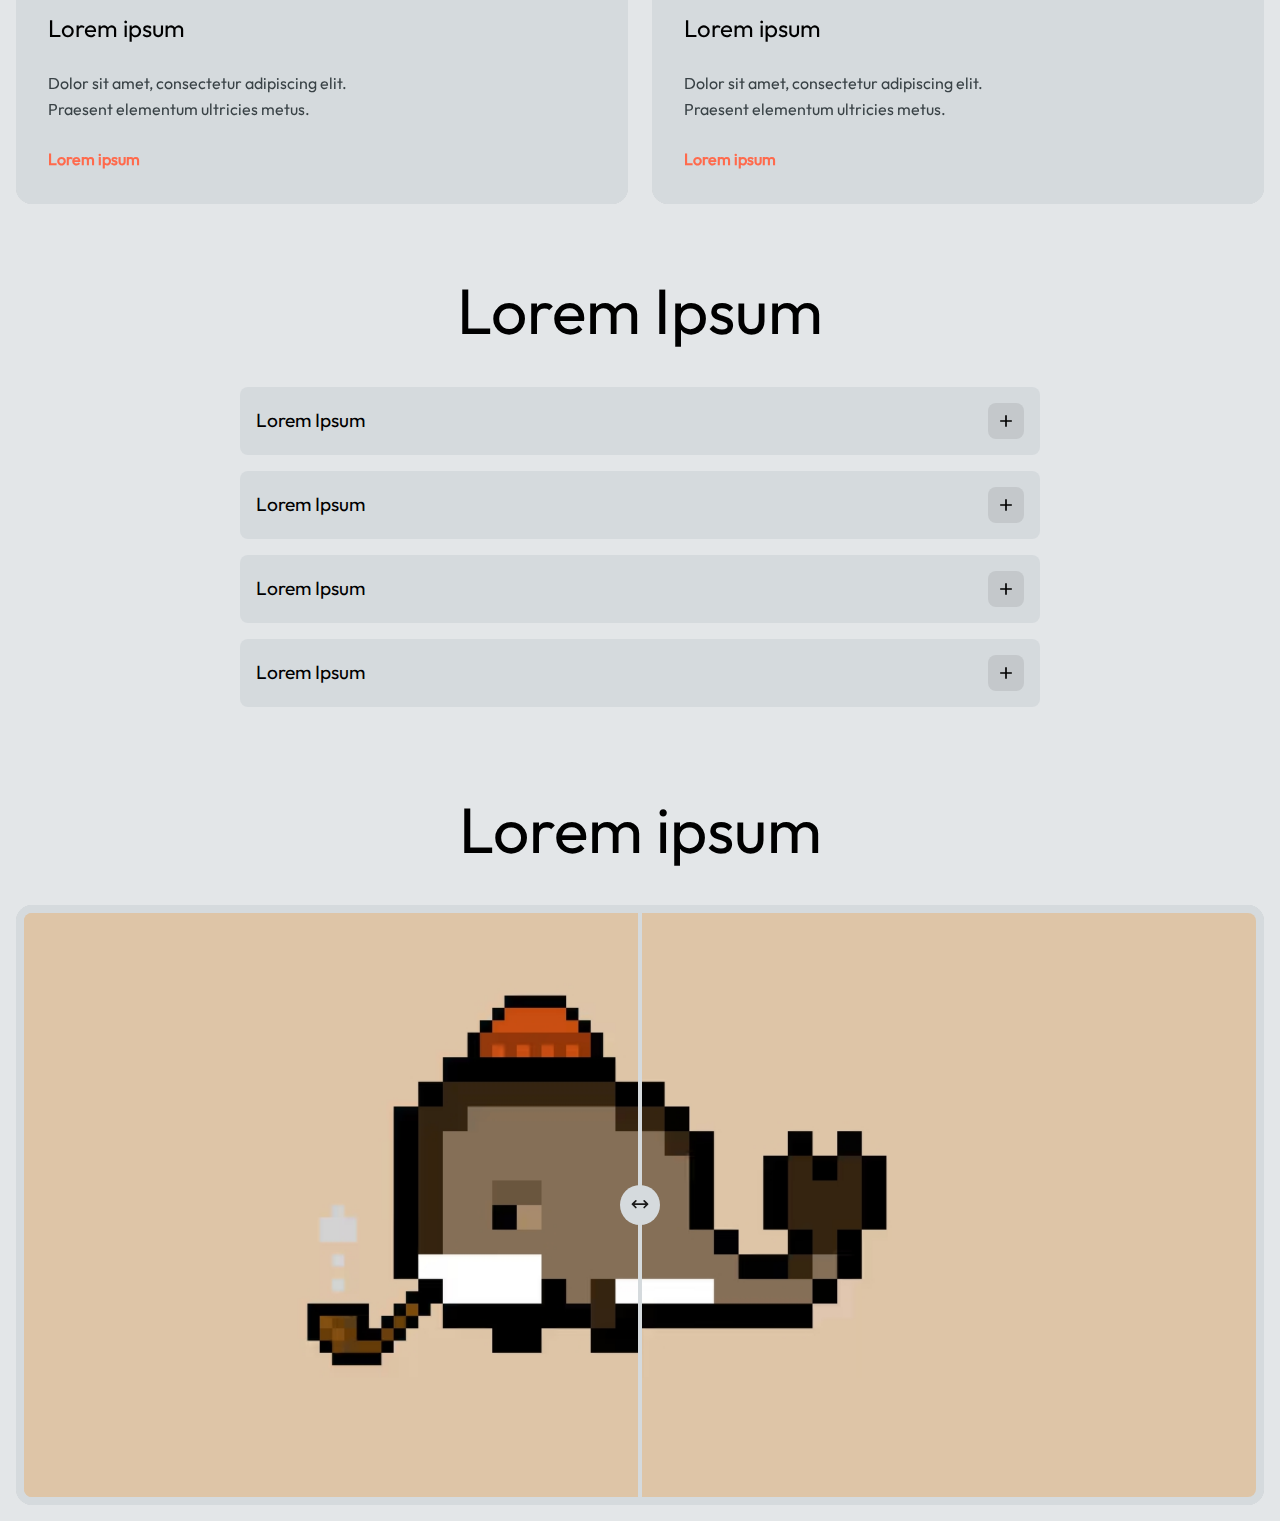
==== commit a6c57d52: "MAINT - Ajustement du nom des cards icon" ====
--- a/index.html
+++ b/index.html
@@ -12,7 +12,7 @@
     <link rel="stylesheet" href="src/styles/components/modern-design/auto-scroll/brand-logo/style.css">
     <link rel="stylesheet" href="src/styles/components/modern-design/back-to-top/style.css">
     <link rel="stylesheet" href="src/styles/components/modern-design/cards/half-image/style.css">
-    <link rel="stylesheet" href="src/styles/components/modern-design/cards/logo/style.css">
+    <link rel="stylesheet" href="src/styles/components/modern-design/cards/no-image-with-icon/style.css">
     <link rel="stylesheet" href="src/styles/components/modern-design/carousel/full-image/style.css">
     <link rel="stylesheet" href="src/styles/components/modern-design/faq/style.css">
     <link rel="stylesheet" href="src/styles/components/modern-design/hero-changing-text/style.css">
@@ -27,7 +27,7 @@
         <auto-scroll-brand-logo></auto-scroll-brand-logo>
         <carousel-full-image></carousel-full-image>
         <cards-half-image></cards-half-image>
-        <cards-logo></cards-logo>
+        <cards-no-image-with-icon></cards-no-image-with-icon>
         <faq-section></faq-section>
         <image-comparison-slider></image-comparison-slider>
         <back-to-top></back-to-top>
@@ -45,7 +45,8 @@
     <script src="src/scripts/generation/modern-design/auto-scroll/brand-logo/componentGeneration.js"></script>
     <script src="src/scripts/generation/modern-design/back-to-top/componentGeneration.js"></script>
     <script src="src/scripts/generation/modern-design/cards/3d-cards/half-image/componentGeneration.js"></script>
-    <script src="src/scripts/generation/modern-design/cards/flat-cards/logo/componentGeneration.js"></script>
+    <script
+        src="src/scripts/generation/modern-design/cards/flat-cards/no-image-with-icon/componentGeneration.js"></script>
     <script src="src/scripts/generation/modern-design/carousel/full-image/componentGeneration.js"></script>
     <script src="src/scripts/generation/modern-design/faq/componentGeneration.js"></script>
     <script src="src/scripts/generation/modern-design/hero-changing-text/componentGeneration.js"></script>
--- a/src/styles/components/modern-design/cards/no-image-with-icon/style.css
+++ b/src/styles/components/modern-design/cards/no-image-with-icon/style.css
@@ -0,0 +1,34 @@
+@import url("../../../../global.css");
+@import url("../common.css");
+
+.card-icon {
+    padding: var(--padding-32) var(--padding-32) 0 var(--padding-32);
+    display: flex;
+    align-items: center;
+}
+
+.card:hover {
+    transform: scale(1.005);
+}
+
+.card-icon .icon {
+    width: 48px;
+    height: 48px;
+    background-color: var(--clr-accent-color);
+    border-radius: var(--border-radius-8);
+    display: flex;
+    align-items: center;
+    justify-content: center;
+}
+
+.card-icon .icon svg {
+    width: 32px;
+    height: 32px;
+    fill: var(--clr-primary-100);
+}
+
+@media (max-width: 768px) {
+    .card-icon {
+        padding: var(--padding-24) var(--padding-24) 0 var(--padding-24);
+    }
+}
--- a/src/styles/components/modern-design/nav/style.css
+++ b/src/styles/components/modern-design/nav/style.css
@@ -10,24 +10,6 @@
     z-index: 101;
 }
 
-.nav-inner-container {
-    max-width: 1440px;
-    margin: 0 auto;
-    padding: 0 1rem;
-    width: 100%;
-}
-
-.nav-container {
-    width: 100%;
-    margin: 0 auto;
-    padding: 0;
-    display: flex;
-    align-items: center;
-    justify-content: flex-start;
-    position: relative;
-    z-index: 1;
-}
-
 nav::before,
 .mobile-menu::before,
 .dropdown-container {
@@ -45,6 +27,24 @@
     bottom: 0;
     z-index: -1;
     background-color: var(--clr-nav-blur-background);
+}
+
+.nav-inner-container {
+    max-width: 1440px;
+    margin: 0 auto;
+    padding: 0 1rem;
+    width: 100%;
+}
+
+.nav-container {
+    width: 100%;
+    margin: 0 auto;
+    padding: 0;
+    display: flex;
+    align-items: center;
+    justify-content: flex-start;
+    position: relative;
+    z-index: 1;
 }
 
 .logo {
@@ -111,9 +111,12 @@
     margin-bottom: 2px;
 }
 
-.primary-button {
+.primary-button,
+.mobile-primary-button {
     padding: 0.5rem 1rem;
     font-size: 1rem;
+    font-family: inherit;
+    cursor: pointer;
     white-space: nowrap;
     position: relative;
     overflow: hidden;
@@ -131,17 +134,14 @@
 
 .mobile-primary-button,
 .mobile-ghost-button {
-    font-family: inherit;
-    cursor: pointer;
     padding: 0.75rem 1rem;
-    font-size: 1rem;
+    border-radius: var(--border-radius-8);
+    text-align: center;
 }
 
 .mobile-ghost-button {
     background: transparent;
     color: var(--clr-primary-100);
-    border-radius: var(--border-radius-8);
-    text-align: center;
     text-decoration: none;
 }
 
@@ -229,7 +229,8 @@
     margin-bottom: 0;
 }
 
-.dropdown-content .dropdown-item::before {
+.dropdown-content .dropdown-item::before,
+.sub-dropdown-item::before {
     content: "";
     position: absolute;
     top: 0;
@@ -296,16 +297,22 @@
     content: "";
     position: absolute;
     top: 0;
-    left: 0;
+    left: -15px;
     width: 30px;
     height: 100%;
     background-color: transparent;
     z-index: 9;
 }
 
+.sub-dropdown-content {
+    overflow-y: auto;
+}
+
 .sub-dropdown-item {
     display: flex;
     flex-direction: column;
+    flex-shrink: 0;
+    min-height: auto;
     text-decoration: none;
     color: var(--clr-primary-100);
     position: relative;
@@ -329,29 +336,18 @@
 
 .sub-dropdown-item span,
 .sub-dropdown-item a {
-    white-space: nowrap;
+    white-space: normal;
+    word-wrap: break-word;
     display: inline-block;
 }
 
-.sub-dropdown-item::before {
-    content: "";
-    position: absolute;
-    top: 0;
-    left: 0;
-    right: 0;
-    bottom: 0;
-    background-color: var(--clr-button-opacity);
-    opacity: 0;
-    transition: opacity 0.2s ease-out;
-    border-radius: var(--border-radius-8);
-    z-index: -1;
-}
-
-.sub-dropdown-item:hover::before {
+.sub-dropdown-item:hover::before,
+.dropdown-content .dropdown-item:hover::before {
     opacity: 1;
 }
 
-.sub-dropdown-item:hover {
+.sub-dropdown-item:hover,
+.dropdown-content .dropdown-item:hover {
     transform: translateY(-2px);
 }
 
@@ -386,13 +382,21 @@
 
 .nav-group:hover .dropdown-container,
 .dropdown-container:hover,
+.nav-group.open .dropdown-container {
+    opacity: 1;
+    visibility: visible;
+    transform: translateY(0) scale(1);
+    pointer-events: auto;
+    transition: opacity 0.5s cubic-bezier(0.16, 1, 0.3, 1),
+        visibility 0.5s cubic-bezier(0.16, 1, 0.3, 1),
+        transform 0.5s cubic-bezier(0.16, 1, 0.3, 1);
+}
+
 .dropdown-item-with-sub:hover .sub-dropdown-container,
 .sub-dropdown-container:hover {
     opacity: 1;
     visibility: visible;
-    transform: translateY(0) scale(1);
-    pointer-events: auto;
-    transition: none;
+    transition: opacity 0.2s ease, visibility 0s linear 0s;
 }
 
 .dropdown-item-with-sub:hover > .dropdown-item,
@@ -416,21 +420,6 @@
     transition-delay: calc(0.05s * var(--item-index, 0));
 }
 
-.dropdown-content .dropdown-item:hover::before {
-    opacity: 1;
-}
-
-.dropdown-content .dropdown-item:hover {
-    transform: translateY(-2px);
-}
-
-.nav-group.open .dropdown-container {
-    opacity: 1;
-    visibility: visible;
-    transform: translateY(0) scale(1);
-    pointer-events: auto;
-}
-
 #medium-dropdown-container .dropdown-item .item-description,
 .mobile-dropdown.medium .dropdown-item .item-description {
     color: var(--clr-primary-75);
@@ -456,8 +445,6 @@
 
 .burger-menu-btn {
     display: none;
-    font-family: inherit;
-    cursor: pointer;
 }
 
 .mobile-dropdown .dropdown-item {
@@ -515,6 +502,12 @@
         border-radius: var(--border-radius-8);
         position: relative;
         transition: background-color 0.3s ease;
+        font-family: inherit;
+        cursor: pointer;
+    }
+
+    .burger-menu-btn:hover {
+        background-color: var(--clr-button-opacity-hover);
     }
 
     .burger-menu-btn.active .burger-icon {
@@ -564,10 +557,6 @@
 
     .burger-bar:nth-child(3) {
         transform: translateY(6px);
-    }
-
-    .burger-menu-btn:hover {
-        background-color: var(--clr-button-opacity-hover);
     }
 
     .mobile-menu {
@@ -587,15 +576,8 @@
     }
 
     .mobile-menu::before {
-        content: "";
-        position: absolute;
-        top: 0;
-        left: 0;
-        right: 0;
-        bottom: 0;
-        z-index: -1;
+        background-color: var(--clr-primary-10);
         border-radius: 0;
-        background-color: var(--clr-primary-10);
     }
 
     .mobile-menu.active {
@@ -608,7 +590,7 @@
         position: relative;
         height: 100%;
         overflow-y: auto;
-        padding: 0.25rem 1.25rem 0.25rem 1.25rem;
+        padding: 0.25rem 1.25rem;
         z-index: 1;
     }
 
@@ -634,6 +616,7 @@
         -webkit-tap-highlight-color: transparent;
         margin: 0;
         font-family: inherit;
+        cursor: pointer;
     }
 
     .mobile-nav-button:active,
@@ -648,6 +631,11 @@
         transition: max-height 0.4s ease, padding 0.4s ease;
         padding: 0;
         position: relative;
+    }
+
+    .mobile-dropdown.open {
+        max-height: 500px;
+        padding: 0.5rem 0;
     }
 
     .mobile-dropdown.open::before {
@@ -661,19 +649,11 @@
         z-index: 1;
     }
 
-    .mobile-dropdown.open {
-        max-height: 500px;
-        padding: 0.5rem 0;
-    }
-
     .item-main-content {
         width: 100%;
     }
 
-    .chevron-right {
-        display: none;
-    }
-
+    .chevron-right,
     .mobile-sub-items,
     .mobile-sub-button {
         display: none;
@@ -698,8 +678,6 @@
         background-color: var(--clr-primary-100);
         color: var(--clr-primary-0);
         border: none;
-        border-radius: var(--border-radius-8);
-        text-align: center;
     }
 
     .mobile-ghost-button {
